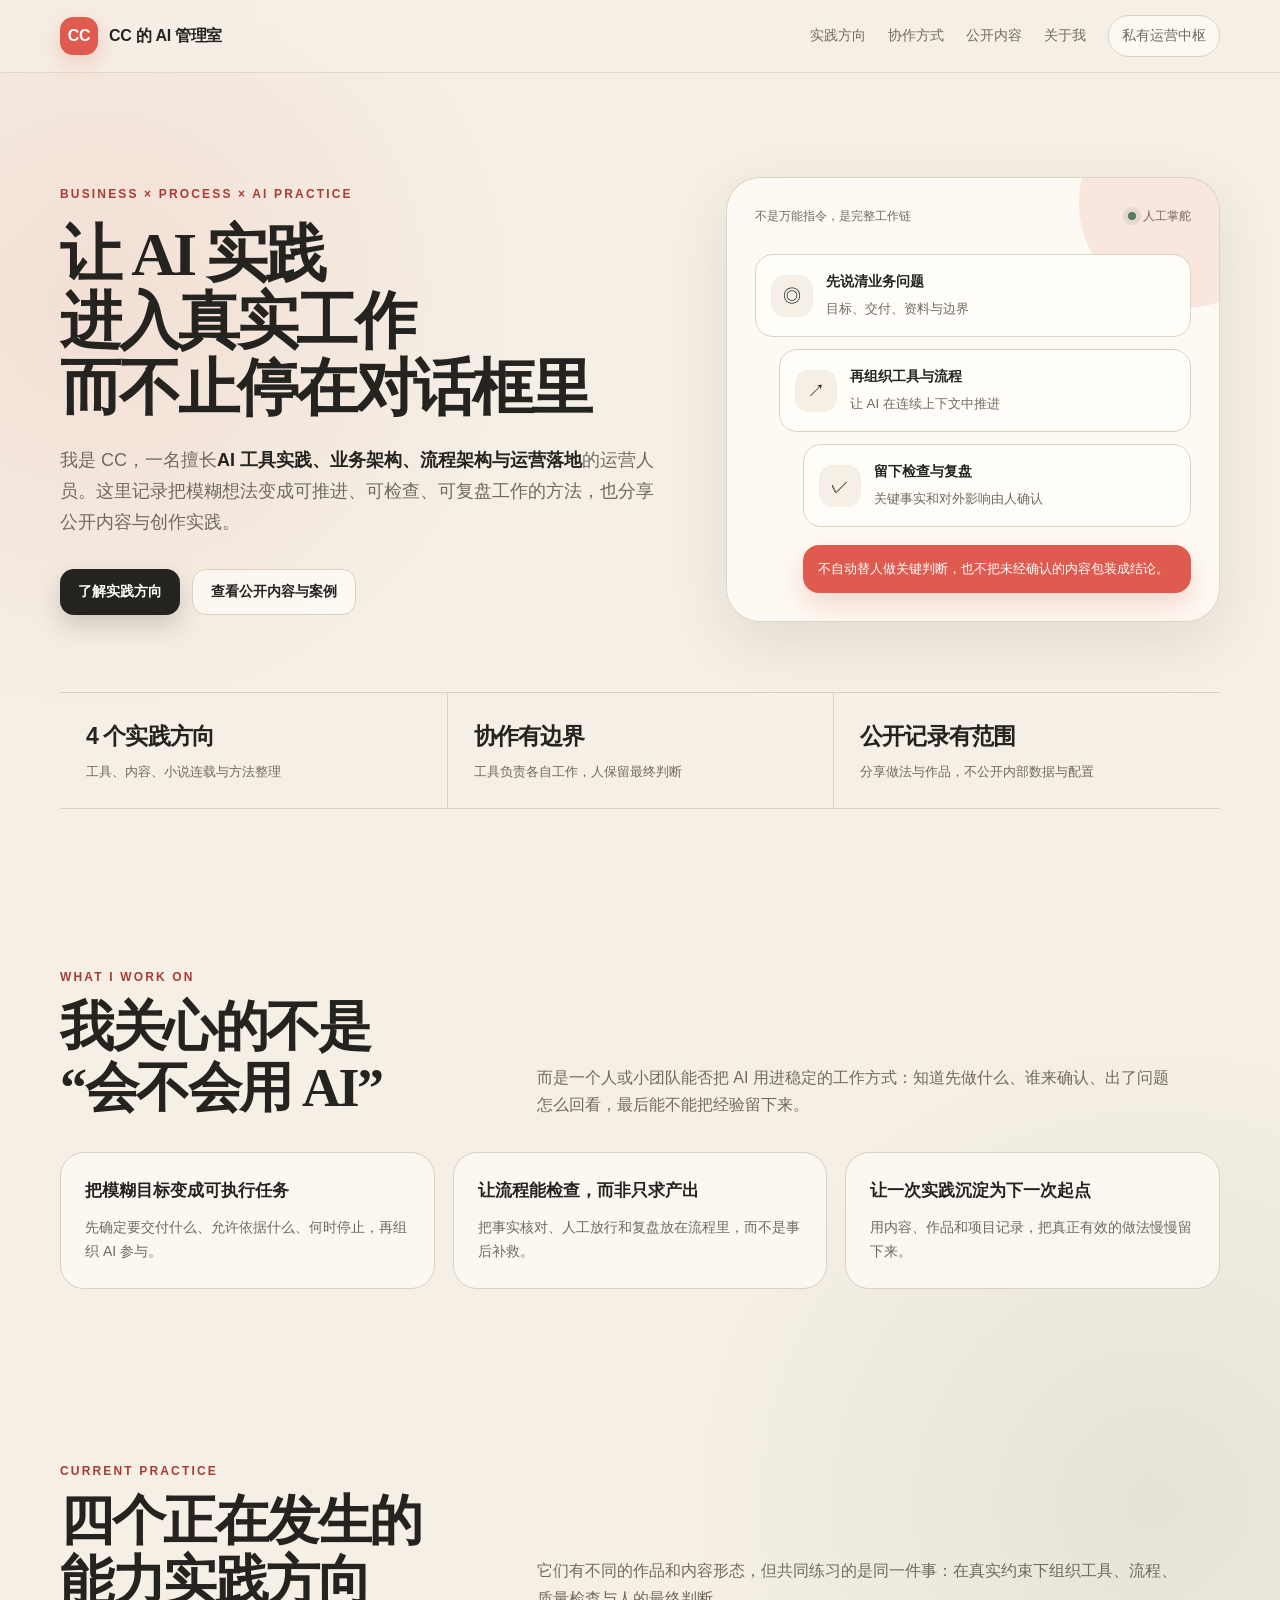
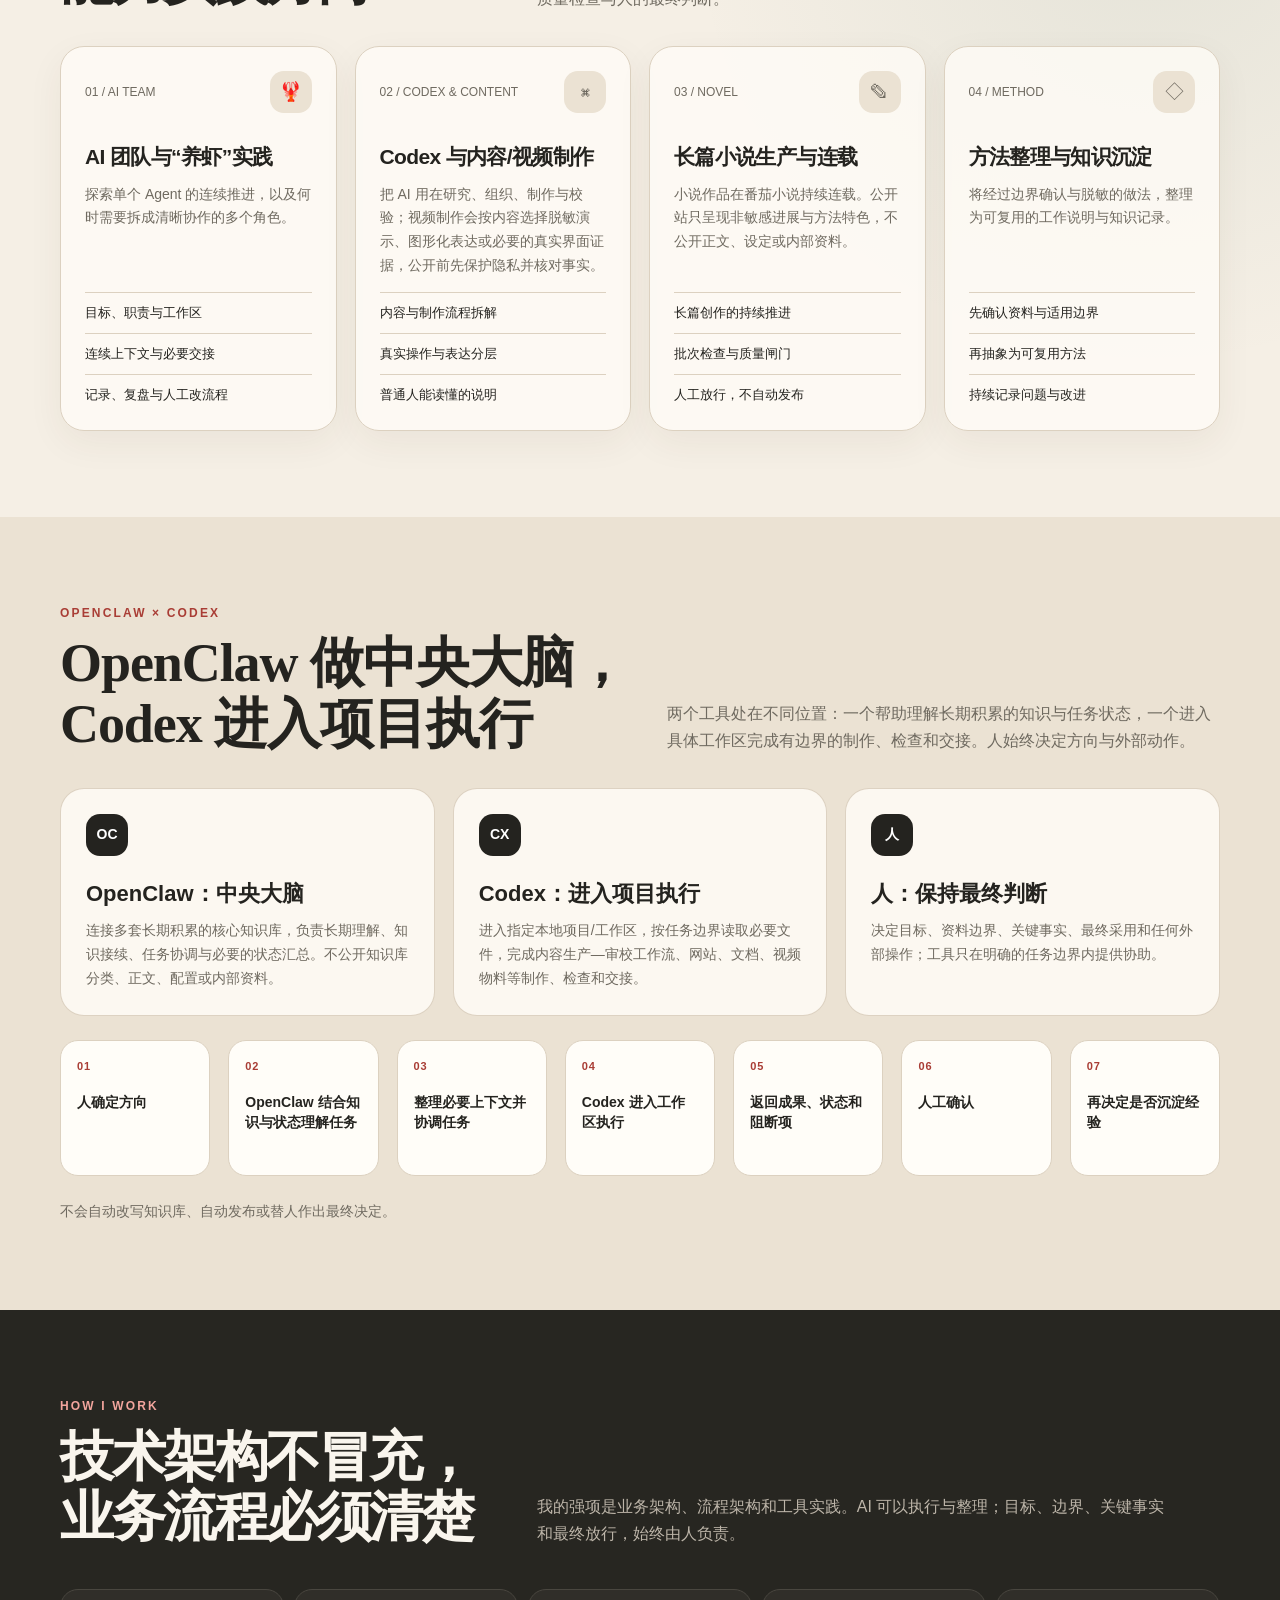
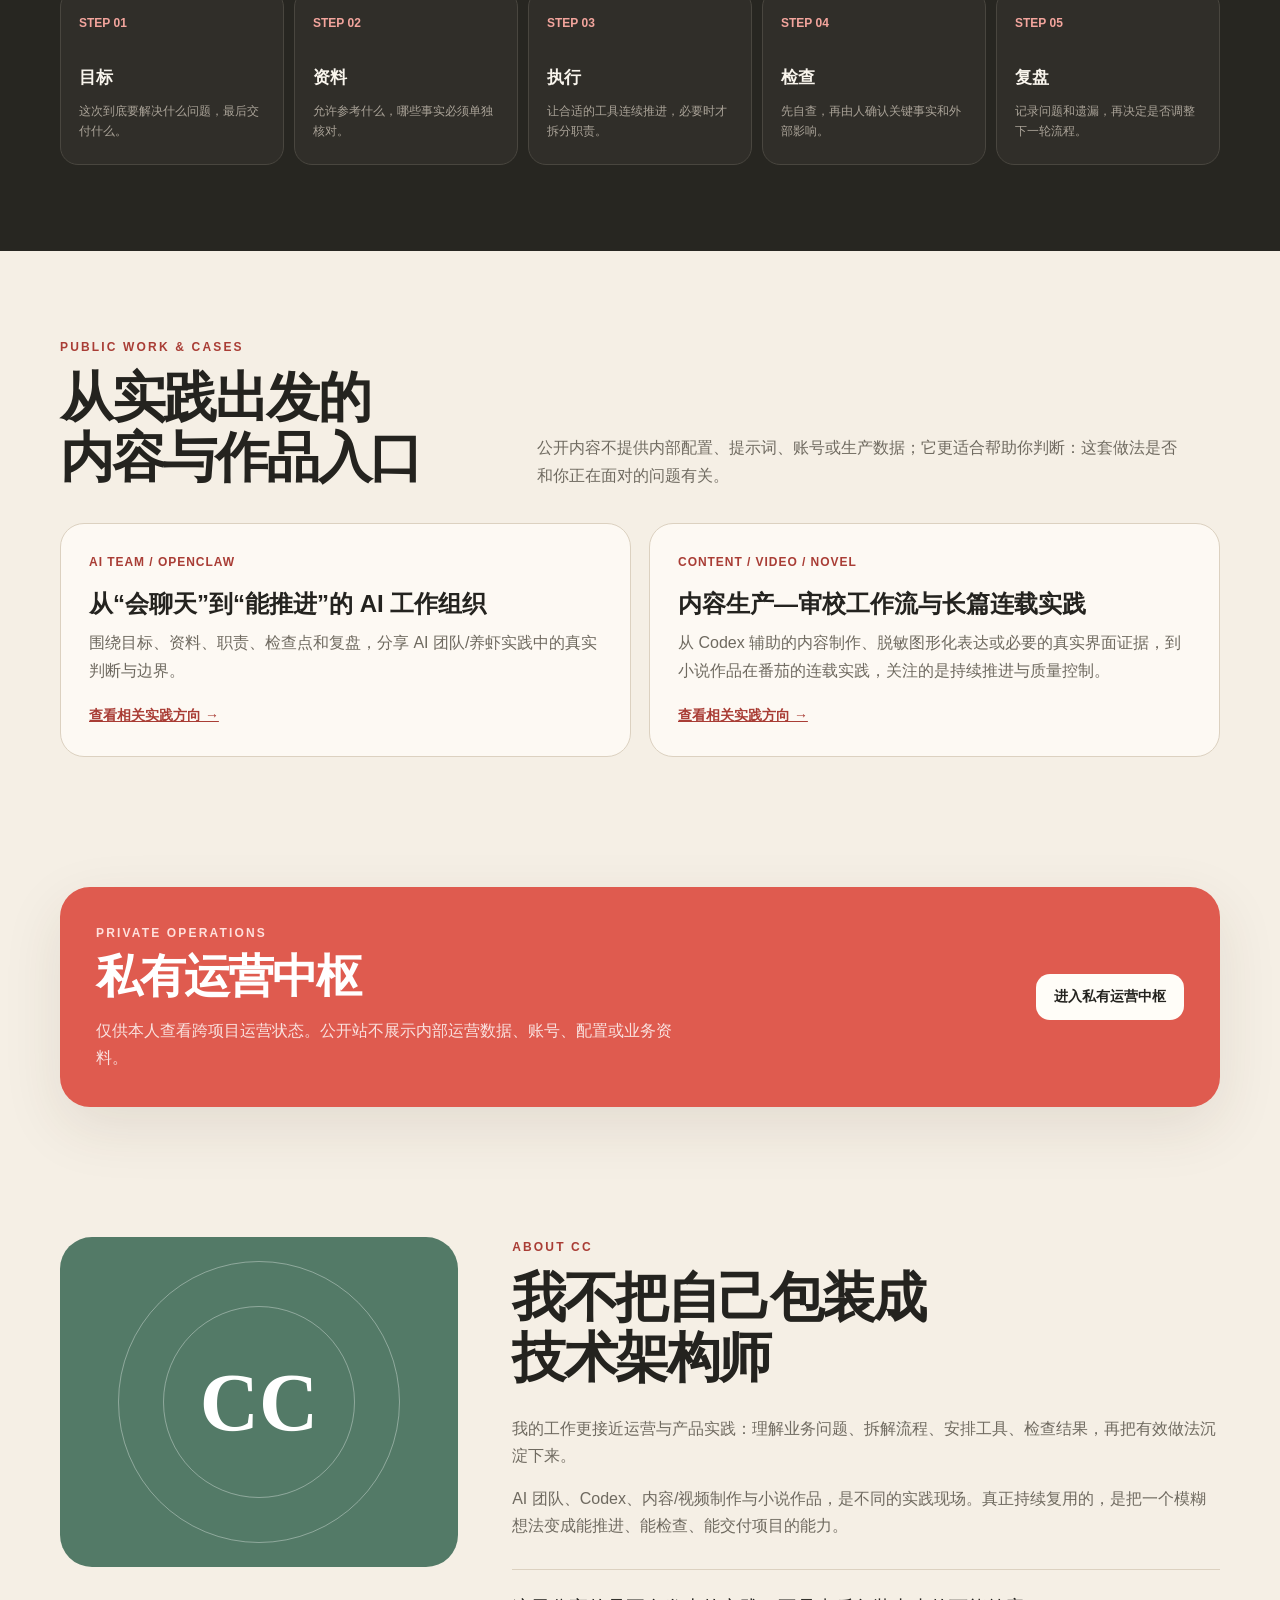
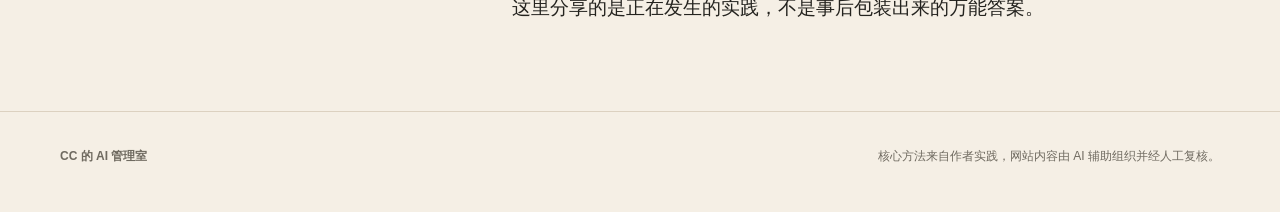
==== index.html @ 73efdf83 "fix: refine responsive hero and collaboration headings" ====
<!doctype html>
<html lang="zh-CN">
<head>
  <meta charset="utf-8">
  <meta name="viewport" content="width=device-width,initial-scale=1">
  <meta name="description" content="CC 的 AI 管理室：AI 工具实践、业务与流程架构、内容制作和长篇小说连载的公开记录。">
  <meta name="theme-color" content="#f6f0e6">
  <title>CC 的 AI 管理室｜让 AI 实践进入真实工作</title>
  <style>
    :root { --paper:#f5efe5; --paper-2:#ebe2d3; --surface:#fffdf8; --ink:#24231f; --muted:#6f6a60; --line:#dcd1c0; --red:#df5b4f; --red-deep:#a93d35; --green:#537a67; --yellow:#d8a43e; --shadow:0 20px 60px rgba(71,53,34,.10); --radius:24px; }
    * { box-sizing:border-box; }
    html { scroll-behavior:smooth; }
    body { margin:0; color:var(--ink); background:radial-gradient(circle at 8% 6%,rgba(223,91,79,.11),transparent 26rem),radial-gradient(circle at 90% 30%,rgba(83,122,103,.10),transparent 29rem),var(--paper); font-family:-apple-system,BlinkMacSystemFont,"PingFang SC","Microsoft YaHei",sans-serif; line-height:1.7; }
    a { color:inherit; }
    .wrap { width:min(1160px,calc(100% - 40px)); margin:0 auto; }
    .sr-only { position:absolute; width:1px; height:1px; padding:0; margin:-1px; overflow:hidden; clip:rect(0,0,0,0); white-space:nowrap; border:0; }
    header { position:sticky; top:0; z-index:20; backdrop-filter:blur(16px); background:rgba(245,239,229,.86); border-bottom:1px solid rgba(220,209,192,.72); }
    .nav { min-height:72px; display:flex; align-items:center; justify-content:space-between; gap:24px; }
    .brand { display:flex; align-items:center; gap:11px; text-decoration:none; font-weight:760; letter-spacing:-.02em; white-space:nowrap; }
    .brand-mark { width:38px; height:38px; display:grid; place-items:center; border-radius:13px; color:white; background:var(--red); box-shadow:0 8px 22px rgba(223,91,79,.25); }
    .nav-links { display:flex; align-items:center; gap:22px; font-size:14px; }
    .nav-links a { color:var(--muted); text-decoration:none; }
    .nav-links a:hover { color:var(--ink); }
    .owner-link { padding:8px 13px; border:1px solid var(--line); border-radius:99px; background:rgba(255,253,248,.7); }
    .hero { padding:104px 0 70px; }
    .hero-grid { display:grid; grid-template-columns:minmax(0,1.1fr) minmax(320px,.9fr); gap:62px; align-items:center; }
    .eyebrow { color:var(--red-deep); font-size:12px; font-weight:800; letter-spacing:.18em; text-transform:uppercase; }
    h1,h2,h3,p { margin-top:0; }
    h1,h2 { font-family:"Songti SC","STSong",serif; }
    h1 { margin:16px 0 24px; font-size:clamp(46px,7vw,80px); line-height:1.05; letter-spacing:-.055em; font-weight:780; }
    .hero-title { max-width:620px; font-size:clamp(42px,5vw,62px); line-height:1.08; letter-spacing:-.05em; }
    .hero-copy { max-width:690px; color:var(--muted); font-size:18px; }
    .hero-copy strong { color:var(--ink); }
    .actions { display:flex; flex-wrap:wrap; gap:12px; margin-top:32px; }
    .btn { min-height:46px; display:inline-flex; align-items:center; justify-content:center; padding:10px 18px; border-radius:14px; text-decoration:none; font-weight:720; font-size:14px; transition:.2s ease; }
    .btn-primary { color:white; background:var(--ink); box-shadow:0 10px 24px rgba(36,35,31,.18); }
    .btn-secondary { background:rgba(255,253,248,.7); border:1px solid var(--line); }
    .btn:hover { transform:translateY(-2px); }
    .hero-board { position:relative; overflow:hidden; padding:28px; border:1px solid rgba(220,209,192,.9); border-radius:34px; background:rgba(255,253,248,.78); box-shadow:var(--shadow); }
    .hero-board:before { content:""; position:absolute; width:210px; height:210px; right:-70px; top:-80px; border-radius:50%; background:rgba(223,91,79,.13); }
    .board-label { position:relative; display:flex; align-items:center; justify-content:space-between; font-size:12px; color:var(--muted); }
    .live { display:inline-flex; align-items:center; gap:7px; }
    .live:before { content:""; width:8px; height:8px; border-radius:50%; background:var(--green); box-shadow:0 0 0 5px rgba(83,122,103,.12); }
    .route { position:relative; display:grid; gap:12px; margin-top:28px; }
    .route-card { display:grid; grid-template-columns:42px 1fr; gap:13px; align-items:center; padding:15px; border-radius:18px; background:var(--surface); border:1px solid var(--line); }
    .route-card:nth-child(2) { margin-left:24px; }
    .route-card:nth-child(3) { margin-left:48px; }
    .route-icon { width:42px; height:42px; display:grid; place-items:center; border-radius:14px; background:var(--paper); font-size:18px; }
    .route-card b { display:block; font-size:14px; }
    .route-card small { color:var(--muted); }
    .human-gate { position:relative; margin:18px 0 0 48px; padding:13px 15px; color:#fff; background:var(--red); border-radius:16px; font-size:13px; box-shadow:0 12px 28px rgba(223,91,79,.22); }
    .proof { padding:0 0 72px; }
    .proof-grid { display:grid; grid-template-columns:repeat(3,1fr); border-top:1px solid var(--line); border-bottom:1px solid var(--line); }
    .proof-item { padding:24px 26px; }
    .proof-item + .proof-item { border-left:1px solid var(--line); }
    .proof-item b { display:block; font-size:23px; letter-spacing:-.04em; }
    .proof-item span { color:var(--muted); font-size:13px; }
    section { padding:86px 0; }
    .section-head { display:grid; grid-template-columns:.78fr 1.22fr; gap:40px; align-items:end; margin-bottom:34px; }
    h2 { margin:10px 0 0; font-size:clamp(34px,5vw,54px); line-height:1.12; letter-spacing:-.045em; }
    .section-intro { color:var(--muted); margin:0; max-width:640px; }
    .problem-grid,.tracks,.role-grid,.collab-flow,.case-grid { display:grid; gap:18px; }
    .problem-grid { grid-template-columns:repeat(3,1fr); }
    .problem { padding:24px; border:1px solid var(--line); border-radius:var(--radius); background:rgba(255,253,248,.68); }
    .problem strong { display:block; margin-bottom:10px; font-size:17px; }
    .problem p { margin:0; color:var(--muted); font-size:14px; }
    .tracks { grid-template-columns:repeat(4,1fr); }
    .track { min-height:370px; display:flex; flex-direction:column; padding:24px; border:1px solid var(--line); border-radius:var(--radius); background:rgba(255,253,248,.78); box-shadow:0 12px 36px rgba(72,54,34,.06); }
    .track-no { display:flex; align-items:center; justify-content:space-between; color:var(--muted); font-size:12px; }
    .track-symbol { width:42px; height:42px; display:grid; place-items:center; border-radius:14px; background:var(--paper-2); font-size:19px; }
    .track h3 { margin:30px 0 12px; font-size:21px; line-height:1.32; letter-spacing:-.03em; }
    .track p { color:var(--muted); font-size:14px; }
    .track ul { margin:auto 0 0; padding:0; list-style:none; display:grid; gap:9px; }
    .track li { padding-top:9px; border-top:1px solid var(--line); font-size:13px; }
    .method { background:#272621; color:#f9f5ed; }
    .method .eyebrow { color:#f3a59d; }
    .method .section-intro { color:#bdb5a9; }
    .method-flow { display:grid; grid-template-columns:repeat(5,1fr); gap:10px; margin-top:42px; }
    .method-step { min-height:176px; padding:18px; border:1px solid #49463f; border-radius:18px; background:#302e29; }
    .method-step span { color:#f3a59d; font-size:12px; font-weight:800; }
    .method-step b { display:block; margin:28px 0 8px; font-size:17px; }
    .method-step p { color:#aaa398; font-size:12px; margin:0; }
    .collab { background:var(--paper-2); }
    .role-grid { grid-template-columns:repeat(3,1fr); }
    .role { padding:25px; border:1px solid rgba(220,209,192,.96); border-radius:var(--radius); background:rgba(255,253,248,.82); }
    .role-mark { display:inline-grid; width:42px; height:42px; place-items:center; border-radius:14px; background:var(--ink); color:#fff; font-size:14px; font-weight:800; }
    .role h3 { margin:24px 0 10px; font-size:22px; line-height:1.3; }
    .role p { margin:0; color:var(--muted); font-size:14px; }
    .collab-title { max-width:760px; letter-spacing:-.02em; }
    .collab-title-line { display:block; white-space:nowrap; }
    .collab-flow { grid-template-columns:repeat(7,1fr); margin-top:24px; }
    .flow-step { min-height:136px; padding:16px; border-radius:18px; background:var(--surface); border:1px solid var(--line); }
    .flow-step span { display:block; margin-bottom:16px; color:var(--red-deep); font-size:11px; font-weight:800; letter-spacing:.08em; }
    .flow-step b { display:block; font-size:14px; line-height:1.45; }
    .collab-note { margin:24px 0 0; color:var(--muted); font-size:14px; }
    .case-grid { grid-template-columns:1fr 1fr; }
    .case { padding:28px; border-radius:var(--radius); border:1px solid var(--line); background:rgba(255,253,248,.78); }
    .case-tag { color:var(--red-deep); font-size:12px; font-weight:800; letter-spacing:.08em; }
    .case h3 { margin:16px 0 10px; font-size:24px; line-height:1.3; }
    .case p { margin-bottom:0; color:var(--muted); }
    .case a { display:inline-block; margin-top:20px; color:var(--red-deep); font-size:14px; font-weight:720; }
    .boundary { padding:44px 0; }
    .boundary-box { display:grid; grid-template-columns:1.15fr .85fr; gap:32px; align-items:center; padding:36px; border-radius:30px; color:#fff; background:var(--red); box-shadow:var(--shadow); }
    .boundary-box h2 { margin:8px 0 14px; font-size:clamp(31px,4vw,46px); }
    .boundary-box p { margin:0; color:rgba(255,255,255,.82); }
    .boundary-actions { display:flex; justify-content:flex-end; }
    .btn-light { color:var(--ink); background:#fffdf8; }
    .about { padding-top:86px; }
    .note { display:grid; grid-template-columns:.72fr 1.28fr; gap:54px; align-items:start; }
    .portrait { min-height:330px; position:relative; display:grid; place-items:center; border-radius:32px; background:var(--green); color:white; overflow:hidden; }
    .portrait:before,.portrait:after { content:""; position:absolute; border-radius:50%; border:1px solid rgba(255,255,255,.35); }
    .portrait:before { width:280px; height:280px; }
    .portrait:after { width:190px; height:190px; }
    .portrait strong { position:relative; z-index:1; font-family:"Songti SC","STSong",serif; font-size:82px; }
    .note-copy h2 { margin-bottom:26px; }
    .note-copy p { color:var(--muted); }
    .quote { margin:30px 0 0; padding:22px 0 0; border-top:1px solid var(--line); color:var(--ink)!important; font-size:19px; }
    footer { padding:34px 0 46px; border-top:1px solid var(--line); color:var(--muted); font-size:12px; }
    .footer-row { display:flex; justify-content:space-between; gap:24px; align-items:center; }
    .footer-row a { text-decoration:none; }
    @media (max-width:980px) { .hero-grid,.section-head,.note,.boundary-box { grid-template-columns:1fr; } .tracks,.role-grid { grid-template-columns:1fr 1fr; } .problem-grid { grid-template-columns:1fr; } .collab-title { max-width:100%; } .collab-title-line { white-space:normal; } .collab-flow { grid-template-columns:repeat(4,1fr); } .case-grid { grid-template-columns:1fr; } .boundary-actions { justify-content:flex-start; } .hero-board { max-width:640px; } .proof-grid { grid-template-columns:1fr; } .proof-item + .proof-item { border-left:0; border-top:1px solid var(--line); } }
    @media (max-width:700px) { .nav-links a:not(.owner-link) { display:none; } .hero { padding-top:70px; } .method-flow { grid-template-columns:1fr 1fr; } .method-step:last-child { grid-column:1/-1; } .collab-flow { grid-template-columns:1fr 1fr; } }
    @media (max-width:560px) { .wrap { width:min(100% - 28px,1160px); } .nav { min-height:64px; } .brand { font-size:14px; } .brand-mark { width:34px; height:34px; } .owner-link { font-size:12px; padding:7px 10px; } h1 { font-size:44px; } .hero-title { font-size:42px; } .hero-copy { font-size:16px; } .hero-board { padding:19px; border-radius:24px; } .route-card:nth-child(2),.route-card:nth-child(3),.human-gate { margin-left:0; } section,.about { padding:66px 0; } .tracks,.role-grid { grid-template-columns:1fr; } .track { min-height:0; } .method-flow,.collab-flow { grid-template-columns:1fr; } .method-step:last-child { grid-column:auto; } .boundary-box { padding:28px; } .footer-row { display:block; } .footer-row span { display:block; margin-top:8px; } }
    @media (prefers-reduced-motion:reduce) { html { scroll-behavior:auto; } *,*:before,*:after { transition:none!important; } }
  </style>
</head>
<body>
  <header>
    <div class="wrap nav">
      <a class="brand" href="#top" aria-label="返回首页"><span class="brand-mark">CC</span><span>CC 的 AI 管理室</span></a>
      <nav class="nav-links" aria-label="主导航">
        <a href="#practice">实践方向</a><a href="#collaboration">协作方式</a><a href="#works">公开内容</a><a href="#about">关于我</a>
        <a class="owner-link" href="https://ops.ccairoom.cn/" rel="nofollow">私有运营中枢</a>
      </nav>
    </div>
  </header>
  <main id="top">
    <section class="hero">
      <div class="wrap hero-grid">
        <div>
          <div class="eyebrow">Business × Process × AI Practice</div>
          <h1 class="hero-title">让 AI 实践<br>进入真实工作<br>而不止停在对话框里</h1>
          <p class="hero-copy">我是 CC，一名擅长<strong>AI 工具实践、业务架构、流程架构与运营落地</strong>的运营人员。这里记录把模糊想法变成可推进、可检查、可复盘工作的方法，也分享公开内容与创作实践。</p>
          <div class="actions"><a class="btn btn-primary" href="#practice">了解实践方向</a><a class="btn btn-secondary" href="#works">查看公开内容与案例</a></div>
        </div>
        <aside class="hero-board" aria-label="AI工作方式示意">
          <div class="board-label"><span>不是万能指令，是完整工作链</span><span class="live">人工掌舵</span></div>
          <div class="route">
            <div class="route-card"><span class="route-icon">◎</span><div><b>先说清业务问题</b><small>目标、交付、资料与边界</small></div></div>
            <div class="route-card"><span class="route-icon">↗</span><div><b>再组织工具与流程</b><small>让 AI 在连续上下文中推进</small></div></div>
            <div class="route-card"><span class="route-icon">✓</span><div><b>留下检查与复盘</b><small>关键事实和对外影响由人确认</small></div></div>
          </div>
          <div class="human-gate">不自动替人做关键判断，也不把未经确认的内容包装成结论。</div>
        </aside>
      </div>
    </section>
    <div class="proof"><div class="wrap proof-grid"><div class="proof-item"><b>4 个实践方向</b><span>工具、内容、小说连载与方法整理</span></div><div class="proof-item"><b>协作有边界</b><span>工具负责各自工作，人保留最终判断</span></div><div class="proof-item"><b>公开记录有范围</b><span>分享做法与作品，不公开内部数据与配置</span></div></div></div>
    <section id="problems">
      <div class="wrap"><div class="section-head"><div><div class="eyebrow">What I Work On</div><h2>我关心的不是<br>“会不会用 AI”</h2></div><p class="section-intro">而是一个人或小团队能否把 AI 用进稳定的工作方式：知道先做什么、谁来确认、出了问题怎么回看，最后能不能把经验留下来。</p></div>
        <div class="problem-grid"><article class="problem"><strong>把模糊目标变成可执行任务</strong><p>先确定要交付什么、允许依据什么、何时停止，再组织 AI 参与。</p></article><article class="problem"><strong>让流程能检查，而非只求产出</strong><p>把事实核对、人工放行和复盘放在流程里，而不是事后补救。</p></article><article class="problem"><strong>让一次实践沉淀为下一次起点</strong><p>用内容、作品和项目记录，把真正有效的做法慢慢留下来。</p></article></div>
      </div>
    </section>
    <section id="practice">
      <div class="wrap"><div class="section-head"><div><div class="eyebrow">Current Practice</div><h2>四个正在发生的<br>能力实践方向</h2></div><p class="section-intro">它们有不同的作品和内容形态，但共同练习的是同一件事：在真实约束下组织工具、流程、质量检查与人的最终判断。</p></div>
        <div class="tracks">
          <article class="track"><div class="track-no"><span>01 / AI TEAM</span><span class="track-symbol">🦞</span></div><h3>AI 团队与“养虾”实践</h3><p>探索单个 Agent 的连续推进，以及何时需要拆成清晰协作的多个角色。</p><ul><li>目标、职责与工作区</li><li>连续上下文与必要交接</li><li>记录、复盘与人工改流程</li></ul></article>
          <article class="track"><div class="track-no"><span>02 / CODEX &amp; CONTENT</span><span class="track-symbol">⌘</span></div><h3>Codex 与内容/视频制作</h3><p>把 AI 用在研究、组织、制作与校验；视频制作会按内容选择脱敏演示、图形化表达或必要的真实界面证据，公开前先保护隐私并核对事实。</p><ul><li>内容与制作流程拆解</li><li>真实操作与表达分层</li><li>普通人能读懂的说明</li></ul></article>
          <article class="track"><div class="track-no"><span>03 / NOVEL</span><span class="track-symbol">✎</span></div><h3>长篇小说生产与连载</h3><p>小说作品在番茄小说持续连载。公开站只呈现非敏感进展与方法特色，不公开正文、设定或内部资料。</p><ul><li>长篇创作的持续推进</li><li>批次检查与质量闸门</li><li>人工放行，不自动发布</li></ul></article>
          <article class="track"><div class="track-no"><span>04 / METHOD</span><span class="track-symbol">◇</span></div><h3>方法整理与知识沉淀</h3><p>将经过边界确认与脱敏的做法，整理为可复用的工作说明与知识记录。</p><ul><li>先确认资料与适用边界</li><li>再抽象为可复用方法</li><li>持续记录问题与改进</li></ul></article>
        </div>
      </div>
    </section>
    <section class="collab" id="collaboration"><div class="wrap"><div class="section-head"><div><div class="eyebrow">OpenClaw × Codex</div><h2 class="collab-title"><span class="collab-title-line">OpenClaw 做中央大脑，</span><span class="collab-title-line">Codex 进入项目执行</span></h2></div><p class="section-intro">两个工具处在不同位置：一个帮助理解长期积累的知识与任务状态，一个进入具体工作区完成有边界的制作、检查和交接。人始终决定方向与外部动作。</p></div><div class="role-grid"><article class="role"><span class="role-mark">OC</span><h3>OpenClaw：中央大脑</h3><p>连接多套长期积累的核心知识库，负责长期理解、知识接续、任务协调与必要的状态汇总。不公开知识库分类、正文、配置或内部资料。</p></article><article class="role"><span class="role-mark">CX</span><h3>Codex：进入项目执行</h3><p>进入指定本地项目/工作区，按任务边界读取必要文件，完成内容生产—审校工作流、网站、文档、视频物料等制作、检查和交接。</p></article><article class="role"><span class="role-mark">人</span><h3>人：保持最终判断</h3><p>决定目标、资料边界、关键事实、最终采用和任何外部操作；工具只在明确的任务边界内提供协助。</p></article></div><div class="collab-flow" aria-label="OpenClaw与Codex协作流程"><article class="flow-step"><span>01</span><b>人确定方向</b></article><article class="flow-step"><span>02</span><b>OpenClaw 结合知识与状态理解任务</b></article><article class="flow-step"><span>03</span><b>整理必要上下文并协调任务</b></article><article class="flow-step"><span>04</span><b>Codex 进入工作区执行</b></article><article class="flow-step"><span>05</span><b>返回成果、状态和阻断项</b></article><article class="flow-step"><span>06</span><b>人工确认</b></article><article class="flow-step"><span>07</span><b>再决定是否沉淀经验</b></article></div><p class="collab-note">不会自动改写知识库、自动发布或替人作出最终决定。</p></div></section>
    <section class="method" id="method"><div class="wrap"><div class="section-head"><div><div class="eyebrow">How I Work</div><h2>技术架构不冒充，<br>业务流程必须清楚</h2></div><p class="section-intro">我的强项是业务架构、流程架构和工具实践。AI 可以执行与整理；目标、边界、关键事实和最终放行，始终由人负责。</p></div><div class="method-flow"><article class="method-step"><span>STEP 01</span><b>目标</b><p>这次到底要解决什么问题，最后交付什么。</p></article><article class="method-step"><span>STEP 02</span><b>资料</b><p>允许参考什么，哪些事实必须单独核对。</p></article><article class="method-step"><span>STEP 03</span><b>执行</b><p>让合适的工具连续推进，必要时才拆分职责。</p></article><article class="method-step"><span>STEP 04</span><b>检查</b><p>先自查，再由人确认关键事实和外部影响。</p></article><article class="method-step"><span>STEP 05</span><b>复盘</b><p>记录问题和遗漏，再决定是否调整下一轮流程。</p></article></div></div></section>
    <section id="works"><div class="wrap"><div class="section-head"><div><div class="eyebrow">Public Work &amp; Cases</div><h2>从实践出发的<br>内容与作品入口</h2></div><p class="section-intro">公开内容不提供内部配置、提示词、账号或生产数据；它更适合帮助你判断：这套做法是否和你正在面对的问题有关。</p></div><div class="case-grid"><article class="case"><div class="case-tag">AI TEAM / OPENCLAW</div><h3>从“会聊天”到“能推进”的 AI 工作组织</h3><p>围绕目标、资料、职责、检查点和复盘，分享 AI 团队/养虾实践中的真实判断与边界。</p><a href="#practice">查看相关实践方向 →</a></article><article class="case"><div class="case-tag">CONTENT / VIDEO / NOVEL</div><h3>内容生产—审校工作流与长篇连载实践</h3><p>从 Codex 辅助的内容制作、脱敏图形化表达或必要的真实界面证据，到小说作品在番茄的连载实践，关注的是持续推进与质量控制。</p><a href="#practice">查看相关实践方向 →</a></article></div></div></section>
    <section class="boundary" id="ops"><div class="wrap"><div class="boundary-box"><div><div class="eyebrow" style="color:#ffe0dc">PRIVATE OPERATIONS</div><h2>私有运营中枢</h2><p>仅供本人查看跨项目运营状态。公开站不展示内部运营数据、账号、配置或业务资料。</p></div><div class="boundary-actions"><a class="btn btn-light" href="https://ops.ccairoom.cn/" rel="nofollow">进入私有运营中枢</a></div></div></div></section>
    <section class="about" id="about"><div class="wrap note"><div class="portrait" aria-hidden="true"><strong>CC</strong></div><div class="note-copy"><div class="eyebrow">About CC</div><h2>我不把自己包装成<br>技术架构师</h2><p>我的工作更接近运营与产品实践：理解业务问题、拆解流程、安排工具、检查结果，再把有效做法沉淀下来。</p><p>AI 团队、Codex、内容/视频制作与小说作品，是不同的实践现场。真正持续复用的，是把一个模糊想法变成能推进、能检查、能交付项目的能力。</p><p class="quote">这里分享的是正在发生的实践，不是事后包装出来的万能答案。</p></div></div></section>
  </main>
  <footer><div class="wrap footer-row"><strong>CC 的 AI 管理室</strong><span>核心方法来自作者实践，网站内容由 AI 辅助组织并经人工复核。</span></div></footer>
</body>
</html>
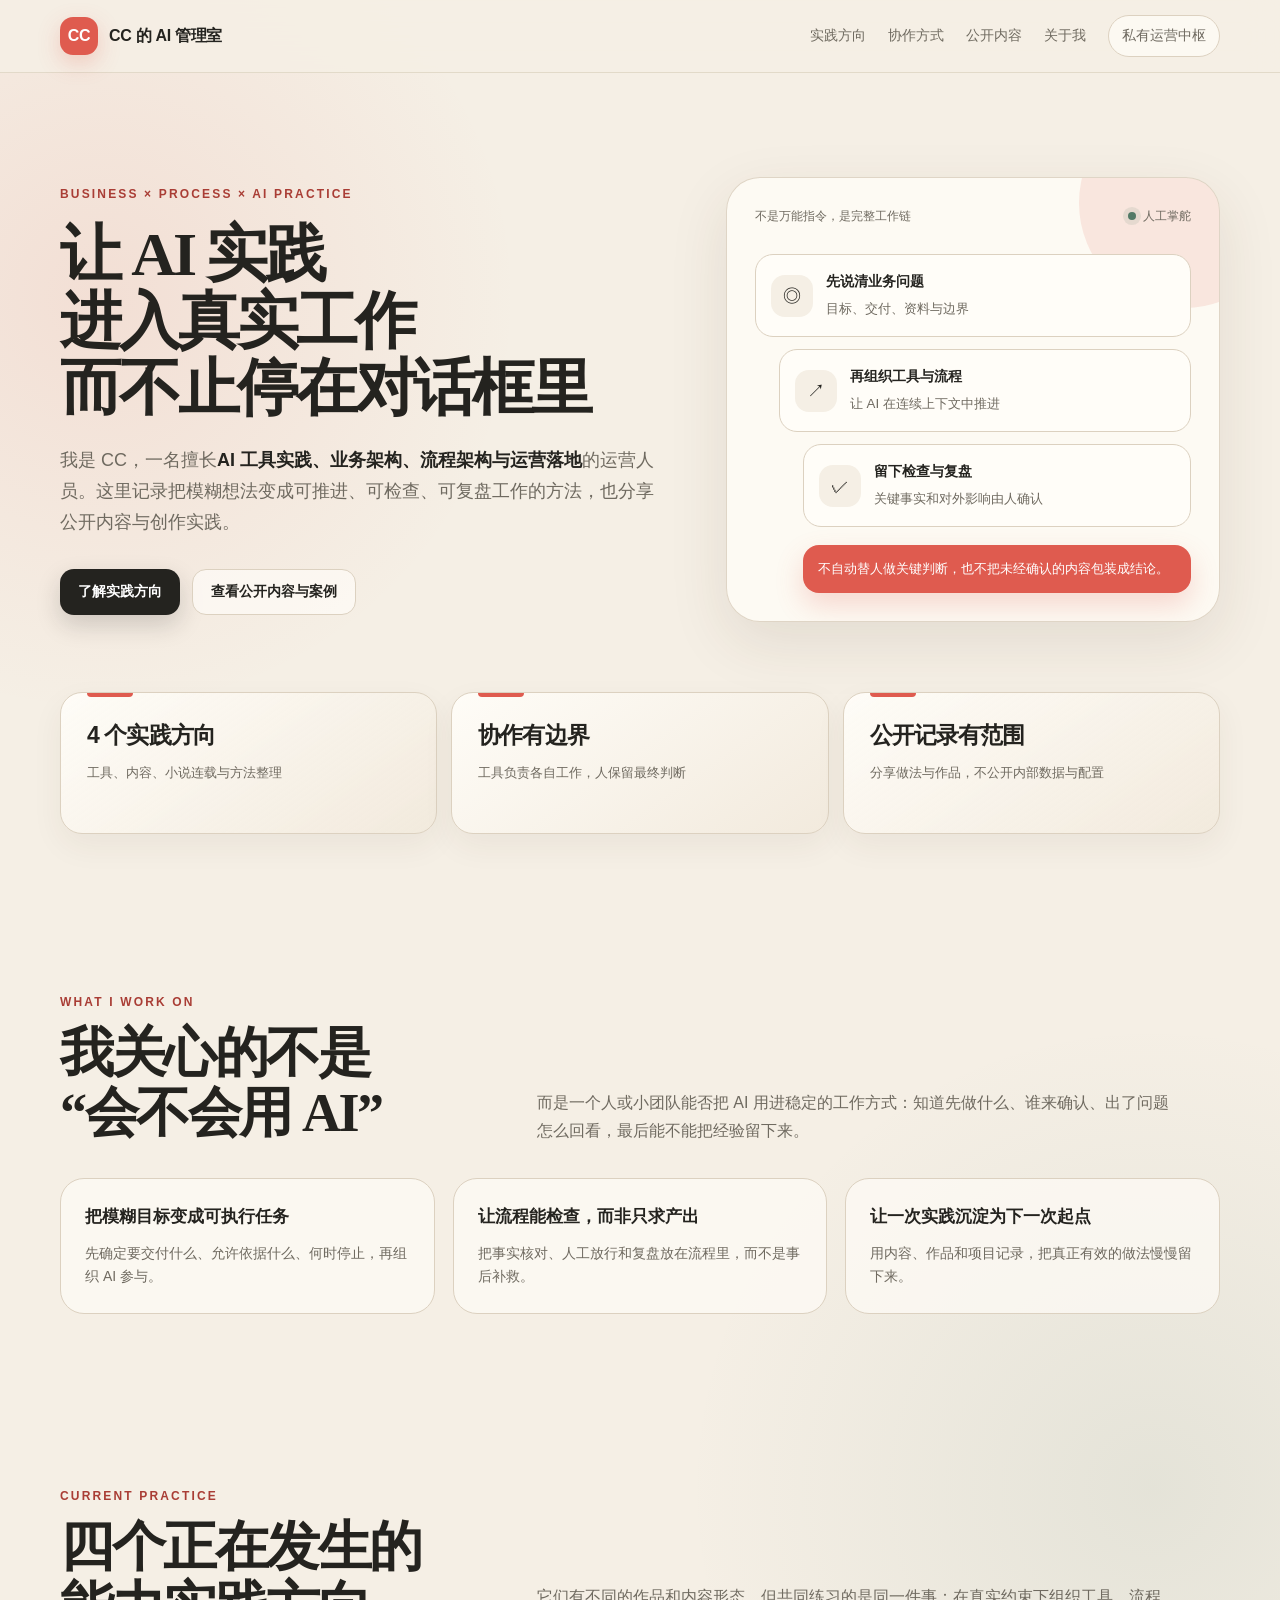
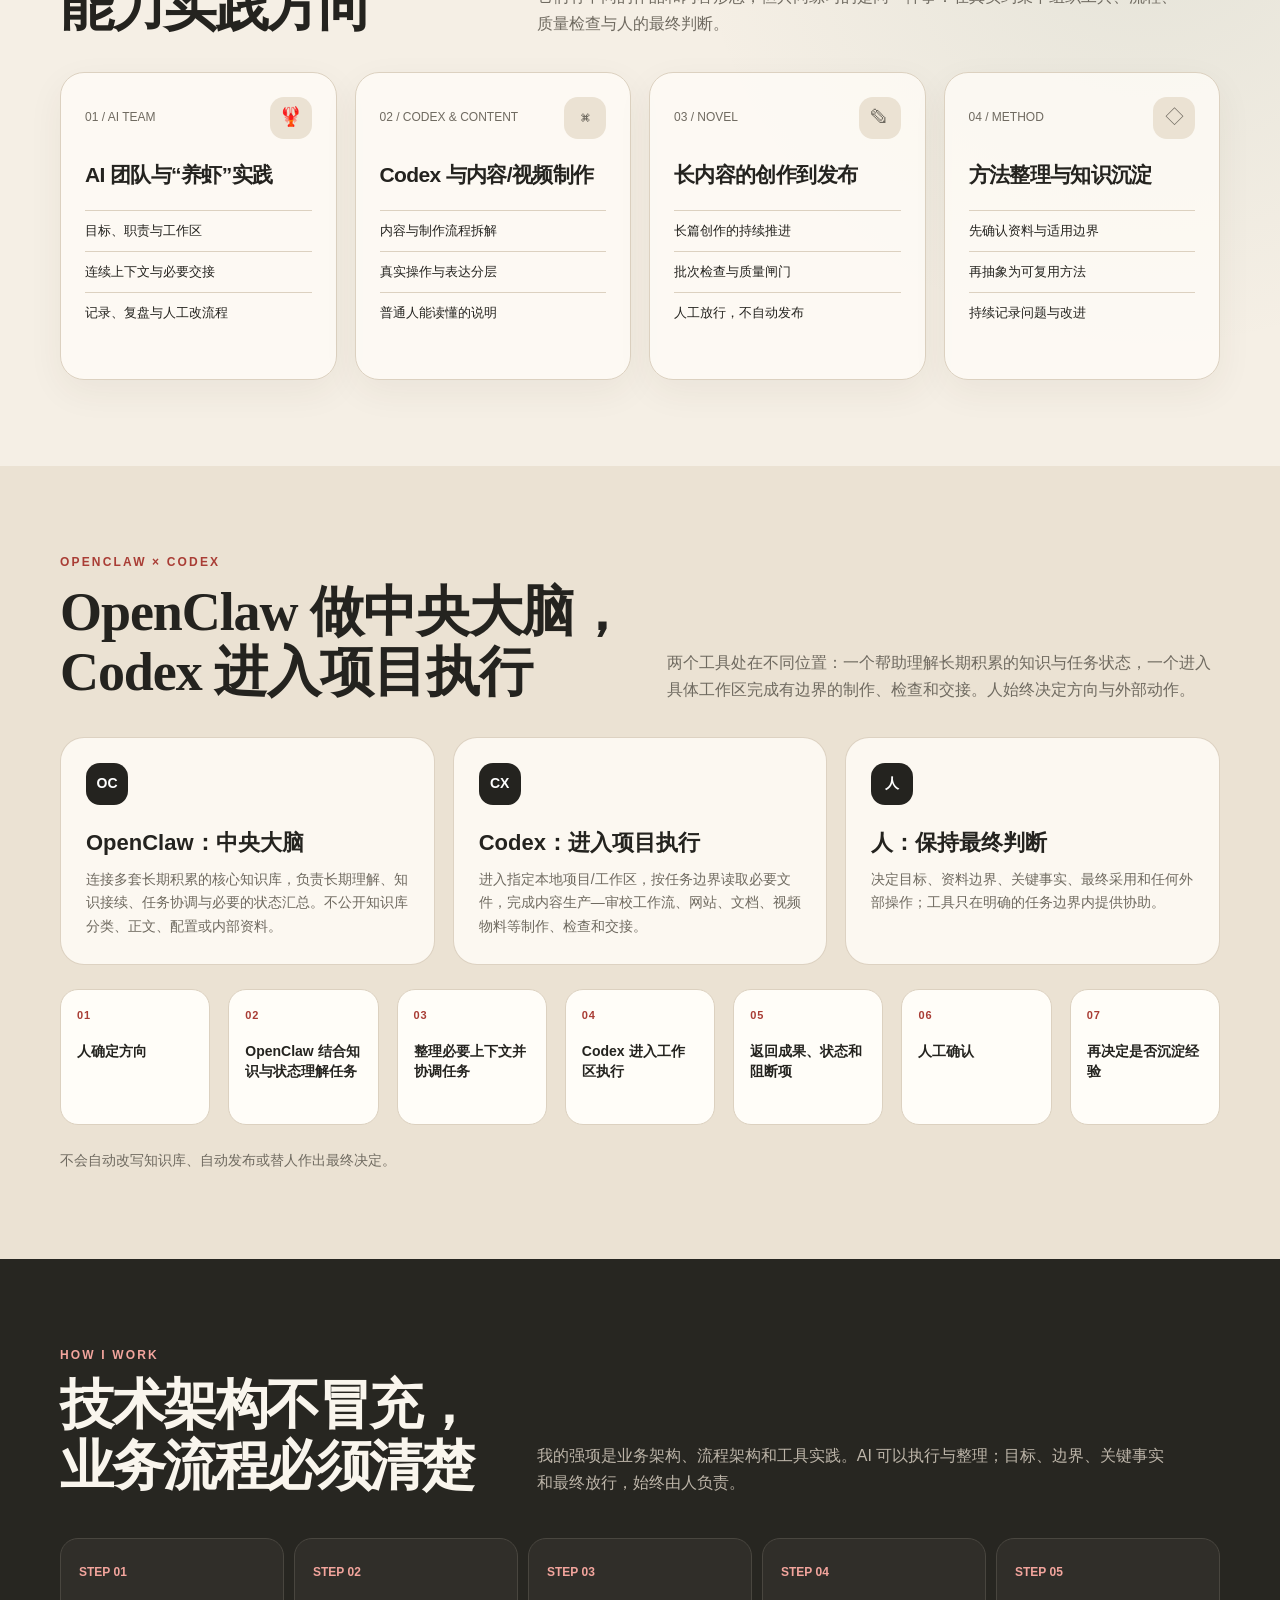
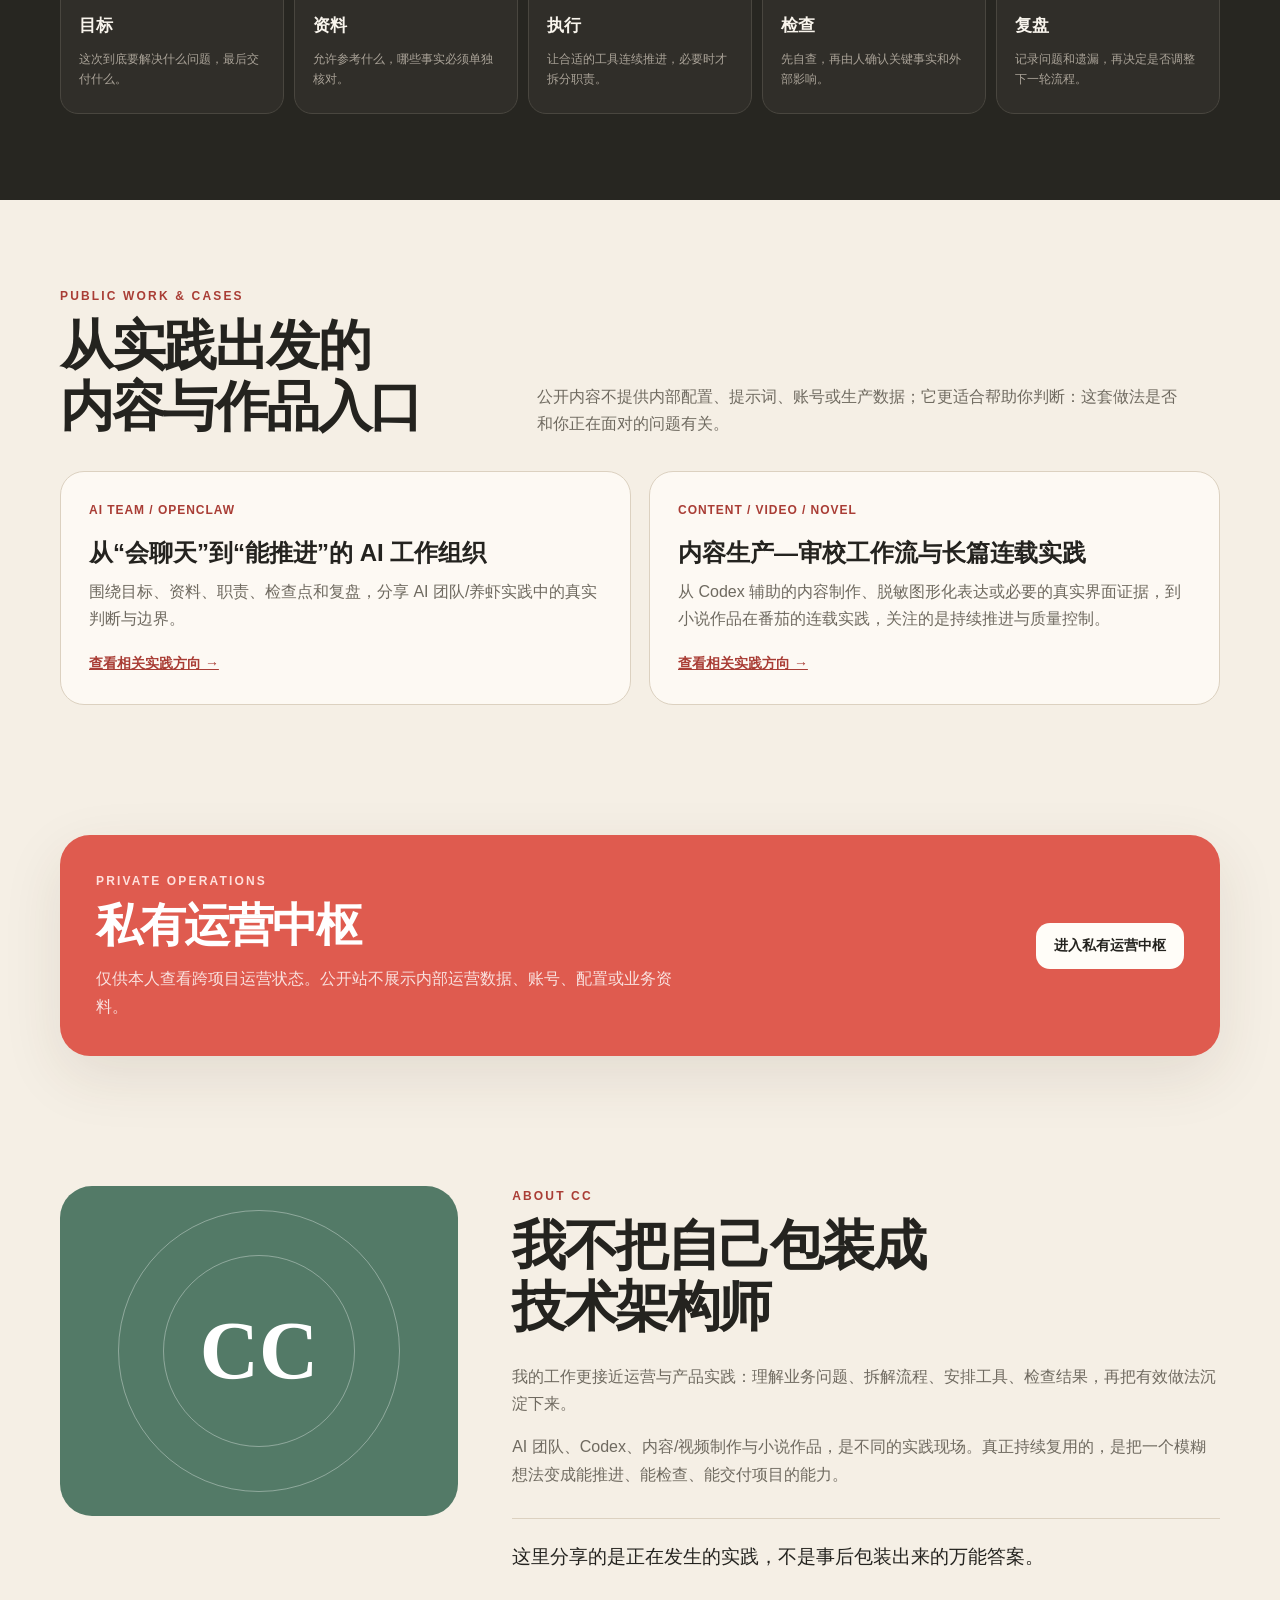
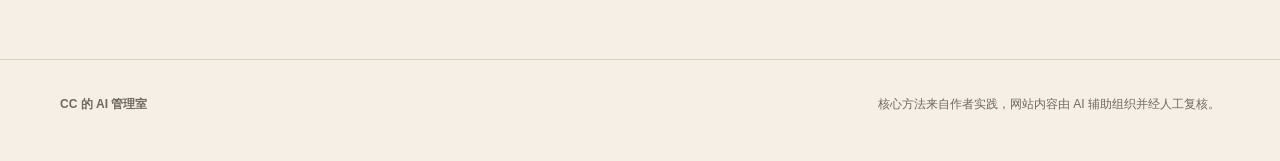
==== commit 394b2b8b: "Refine responsive layouts and practice cards" ====
--- a/index.html
+++ b/index.html
@@ -22,6 +22,7 @@
     .nav-links a { color:var(--muted); text-decoration:none; }
     .nav-links a:hover { color:var(--ink); }
     .owner-link { padding:8px 13px; border:1px solid var(--line); border-radius:99px; background:rgba(255,253,248,.7); }
+    .owner-link-short { display:none; }
     .hero { padding:104px 0 70px; }
     .hero-grid { display:grid; grid-template-columns:minmax(0,1.1fr) minmax(320px,.9fr); gap:62px; align-items:center; }
     .eyebrow { color:var(--red-deep); font-size:12px; font-weight:800; letter-spacing:.18em; text-transform:uppercase; }
@@ -50,11 +51,11 @@
     .route-card small { color:var(--muted); }
     .human-gate { position:relative; margin:18px 0 0 48px; padding:13px 15px; color:#fff; background:var(--red); border-radius:16px; font-size:13px; box-shadow:0 12px 28px rgba(223,91,79,.22); }
     .proof { padding:0 0 72px; }
-    .proof-grid { display:grid; grid-template-columns:repeat(3,1fr); border-top:1px solid var(--line); border-bottom:1px solid var(--line); }
-    .proof-item { padding:24px 26px; }
-    .proof-item + .proof-item { border-left:1px solid var(--line); }
-    .proof-item b { display:block; font-size:23px; letter-spacing:-.04em; }
-    .proof-item span { color:var(--muted); font-size:13px; }
+    .proof-grid { display:grid; grid-template-columns:repeat(3,1fr); gap:14px; }
+    .proof-item { position:relative; min-height:142px; padding:28px 26px 24px; overflow:hidden; border:1px solid var(--line); border-radius:22px; background:linear-gradient(145deg,rgba(255,253,248,.96),rgba(241,232,218,.72)); box-shadow:0 12px 32px rgba(72,54,34,.06); }
+    .proof-item::before { content:""; position:absolute; top:0; left:26px; width:46px; height:4px; border-radius:0 0 4px 4px; background:var(--red); }
+    .proof-item b { display:block; font-size:23px; line-height:1.25; letter-spacing:-.04em; }
+    .proof-item span { display:block; margin-top:12px; color:var(--muted); font-size:13px; line-height:1.7; }
     section { padding:86px 0; }
     .section-head { display:grid; grid-template-columns:.78fr 1.22fr; gap:40px; align-items:end; margin-bottom:34px; }
     h2 { margin:10px 0 0; font-size:clamp(34px,5vw,54px); line-height:1.12; letter-spacing:-.045em; }
@@ -65,12 +66,12 @@
     .problem strong { display:block; margin-bottom:10px; font-size:17px; }
     .problem p { margin:0; color:var(--muted); font-size:14px; }
     .tracks { grid-template-columns:repeat(4,1fr); }
-    .track { min-height:370px; display:flex; flex-direction:column; padding:24px; border:1px solid var(--line); border-radius:var(--radius); background:rgba(255,253,248,.78); box-shadow:0 12px 36px rgba(72,54,34,.06); }
+    .track { min-height:308px; display:flex; flex-direction:column; padding:24px; border:1px solid var(--line); border-radius:var(--radius); background:rgba(255,253,248,.78); box-shadow:0 12px 36px rgba(72,54,34,.06); }
     .track-no { display:flex; align-items:center; justify-content:space-between; color:var(--muted); font-size:12px; }
     .track-symbol { width:42px; height:42px; display:grid; place-items:center; border-radius:14px; background:var(--paper-2); font-size:19px; }
-    .track h3 { margin:30px 0 12px; font-size:21px; line-height:1.32; letter-spacing:-.03em; }
+    .track h3 { margin:22px 0 0; font-size:21px; line-height:1.32; letter-spacing:-.03em; }
     .track p { color:var(--muted); font-size:14px; }
-    .track ul { margin:auto 0 0; padding:0; list-style:none; display:grid; gap:9px; }
+    .track ul { margin:22px 0 0; padding:0; list-style:none; display:grid; gap:9px; }
     .track li { padding-top:9px; border-top:1px solid var(--line); font-size:13px; }
     .method { background:#272621; color:#f9f5ed; }
     .method .eyebrow { color:#f3a59d; }
@@ -118,19 +119,21 @@
     footer { padding:34px 0 46px; border-top:1px solid var(--line); color:var(--muted); font-size:12px; }
     .footer-row { display:flex; justify-content:space-between; gap:24px; align-items:center; }
     .footer-row a { text-decoration:none; }
-    @media (max-width:980px) { .hero-grid,.section-head,.note,.boundary-box { grid-template-columns:1fr; } .tracks,.role-grid { grid-template-columns:1fr 1fr; } .problem-grid { grid-template-columns:1fr; } .collab-title { max-width:100%; } .collab-title-line { white-space:normal; } .collab-flow { grid-template-columns:repeat(4,1fr); } .case-grid { grid-template-columns:1fr; } .boundary-actions { justify-content:flex-start; } .hero-board { max-width:640px; } .proof-grid { grid-template-columns:1fr; } .proof-item + .proof-item { border-left:0; border-top:1px solid var(--line); } }
-    @media (max-width:700px) { .nav-links a:not(.owner-link) { display:none; } .hero { padding-top:70px; } .method-flow { grid-template-columns:1fr 1fr; } .method-step:last-child { grid-column:1/-1; } .collab-flow { grid-template-columns:1fr 1fr; } }
-    @media (max-width:560px) { .wrap { width:min(100% - 28px,1160px); } .nav { min-height:64px; } .brand { font-size:14px; } .brand-mark { width:34px; height:34px; } .owner-link { font-size:12px; padding:7px 10px; } h1 { font-size:44px; } .hero-title { font-size:42px; } .hero-copy { font-size:16px; } .hero-board { padding:19px; border-radius:24px; } .route-card:nth-child(2),.route-card:nth-child(3),.human-gate { margin-left:0; } section,.about { padding:66px 0; } .tracks,.role-grid { grid-template-columns:1fr; } .track { min-height:0; } .method-flow,.collab-flow { grid-template-columns:1fr; } .method-step:last-child { grid-column:auto; } .boundary-box { padding:28px; } .footer-row { display:block; } .footer-row span { display:block; margin-top:8px; } }
+    @media (max-width:980px) { .hero-grid,.section-head,.note,.boundary-box { grid-template-columns:1fr; } .section-head { gap:20px; } .tracks { grid-template-columns:1fr 1fr; } .problem-grid { grid-template-columns:1fr; } .method-flow { grid-template-columns:1fr 1fr; } .method-step:last-child { grid-column:1/-1; } .collab-title { max-width:100%; } .collab-title-line { white-space:normal; } .collab-flow { grid-template-columns:repeat(4,1fr); } .case-grid { grid-template-columns:1fr; } .boundary-actions { justify-content:flex-start; } .hero-board { max-width:640px; } }
+    @media (max-width:700px) { .nav-links a:not(.owner-link) { display:none; } .hero { padding-top:70px; } .proof-grid,.role-grid { grid-template-columns:1fr; } .method-flow,.collab-flow { grid-template-columns:1fr 1fr; } .collab-flow .flow-step:last-child { grid-column:1/-1; } .flow-step { min-height:108px; padding:14px; } .flow-step span { margin-bottom:10px; } }
+    @media (max-width:560px) { .wrap { width:min(100% - 28px,1160px); } .nav { min-height:64px; } .brand { font-size:14px; } .brand-mark { width:34px; height:34px; } .owner-link { font-size:12px; padding:7px 10px; } h1 { font-size:44px; } .hero-title { font-size:clamp(36px,10.5vw,42px); } .hero-copy { font-size:16px; } .hero-board { padding:19px; border-radius:24px; } .route-card:nth-child(2),.route-card:nth-child(3),.human-gate { margin-left:0; } section,.about { padding:54px 0; } .proof { padding-bottom:54px; } .proof-item { min-height:0; padding:24px 22px 20px; } .proof-item::before { left:22px; } .tracks,.role-grid { grid-template-columns:1fr; } .track { min-height:0; } .track li { font-size:14px; } .method-step p { font-size:13px; } .collab-flow { gap:10px; } .flow-step { min-height:94px; padding:13px 14px; border-radius:16px; } .flow-step span { margin-bottom:7px; font-size:10px; } .flow-step b { font-size:13px; line-height:1.4; } .collab-flow .flow-step:last-child { min-height:78px; } .portrait { min-height:220px; } .boundary-box { padding:28px; } .footer-row { display:block; } .footer-row span { display:block; margin-top:8px; } }
+    @media (max-width:420px) { .brand-name,.owner-link-full { display:none; } .owner-link-short { display:inline; } .actions .btn { width:100%; } .board-label { align-items:flex-start; gap:10px; } .live { white-space:nowrap; } }
+    @media (max-width:360px) { .method-flow,.collab-flow { grid-template-columns:1fr; } .method-step:last-child,.collab-flow .flow-step:last-child { grid-column:auto; } }
     @media (prefers-reduced-motion:reduce) { html { scroll-behavior:auto; } *,*:before,*:after { transition:none!important; } }
   </style>
 </head>
 <body>
   <header>
     <div class="wrap nav">
-      <a class="brand" href="#top" aria-label="返回首页"><span class="brand-mark">CC</span><span>CC 的 AI 管理室</span></a>
+      <a class="brand" href="#top" aria-label="返回首页"><span class="brand-mark">CC</span><span class="brand-name">CC 的 AI 管理室</span></a>
       <nav class="nav-links" aria-label="主导航">
         <a href="#practice">实践方向</a><a href="#collaboration">协作方式</a><a href="#works">公开内容</a><a href="#about">关于我</a>
-        <a class="owner-link" href="https://ops.ccairoom.cn/" rel="nofollow">私有运营中枢</a>
+        <a class="owner-link" href="https://ops.ccairoom.cn/" rel="nofollow"><span class="owner-link-full">私有运营中枢</span><span class="owner-link-short">运营中枢</span></a>
       </nav>
     </div>
   </header>
@@ -163,10 +166,10 @@
     <section id="practice">
       <div class="wrap"><div class="section-head"><div><div class="eyebrow">Current Practice</div><h2>四个正在发生的<br>能力实践方向</h2></div><p class="section-intro">它们有不同的作品和内容形态，但共同练习的是同一件事：在真实约束下组织工具、流程、质量检查与人的最终判断。</p></div>
         <div class="tracks">
-          <article class="track"><div class="track-no"><span>01 / AI TEAM</span><span class="track-symbol">🦞</span></div><h3>AI 团队与“养虾”实践</h3><p>探索单个 Agent 的连续推进，以及何时需要拆成清晰协作的多个角色。</p><ul><li>目标、职责与工作区</li><li>连续上下文与必要交接</li><li>记录、复盘与人工改流程</li></ul></article>
-          <article class="track"><div class="track-no"><span>02 / CODEX &amp; CONTENT</span><span class="track-symbol">⌘</span></div><h3>Codex 与内容/视频制作</h3><p>把 AI 用在研究、组织、制作与校验；视频制作会按内容选择脱敏演示、图形化表达或必要的真实界面证据，公开前先保护隐私并核对事实。</p><ul><li>内容与制作流程拆解</li><li>真实操作与表达分层</li><li>普通人能读懂的说明</li></ul></article>
-          <article class="track"><div class="track-no"><span>03 / NOVEL</span><span class="track-symbol">✎</span></div><h3>长篇小说生产与连载</h3><p>小说作品在番茄小说持续连载。公开站只呈现非敏感进展与方法特色，不公开正文、设定或内部资料。</p><ul><li>长篇创作的持续推进</li><li>批次检查与质量闸门</li><li>人工放行，不自动发布</li></ul></article>
-          <article class="track"><div class="track-no"><span>04 / METHOD</span><span class="track-symbol">◇</span></div><h3>方法整理与知识沉淀</h3><p>将经过边界确认与脱敏的做法，整理为可复用的工作说明与知识记录。</p><ul><li>先确认资料与适用边界</li><li>再抽象为可复用方法</li><li>持续记录问题与改进</li></ul></article>
+          <article class="track"><div class="track-no"><span>01 / AI TEAM</span><span class="track-symbol">🦞</span></div><h3>AI 团队与“养虾”实践</h3><ul><li>目标、职责与工作区</li><li>连续上下文与必要交接</li><li>记录、复盘与人工改流程</li></ul></article>
+          <article class="track"><div class="track-no"><span>02 / CODEX &amp; CONTENT</span><span class="track-symbol">⌘</span></div><h3>Codex 与内容/视频制作</h3><ul><li>内容与制作流程拆解</li><li>真实操作与表达分层</li><li>普通人能读懂的说明</li></ul></article>
+          <article class="track"><div class="track-no"><span>03 / NOVEL</span><span class="track-symbol">✎</span></div><h3>长内容的创作到发布</h3><ul><li>长篇创作的持续推进</li><li>批次检查与质量闸门</li><li>人工放行，不自动发布</li></ul></article>
+          <article class="track"><div class="track-no"><span>04 / METHOD</span><span class="track-symbol">◇</span></div><h3>方法整理与知识沉淀</h3><ul><li>先确认资料与适用边界</li><li>再抽象为可复用方法</li><li>持续记录问题与改进</li></ul></article>
         </div>
       </div>
     </section>
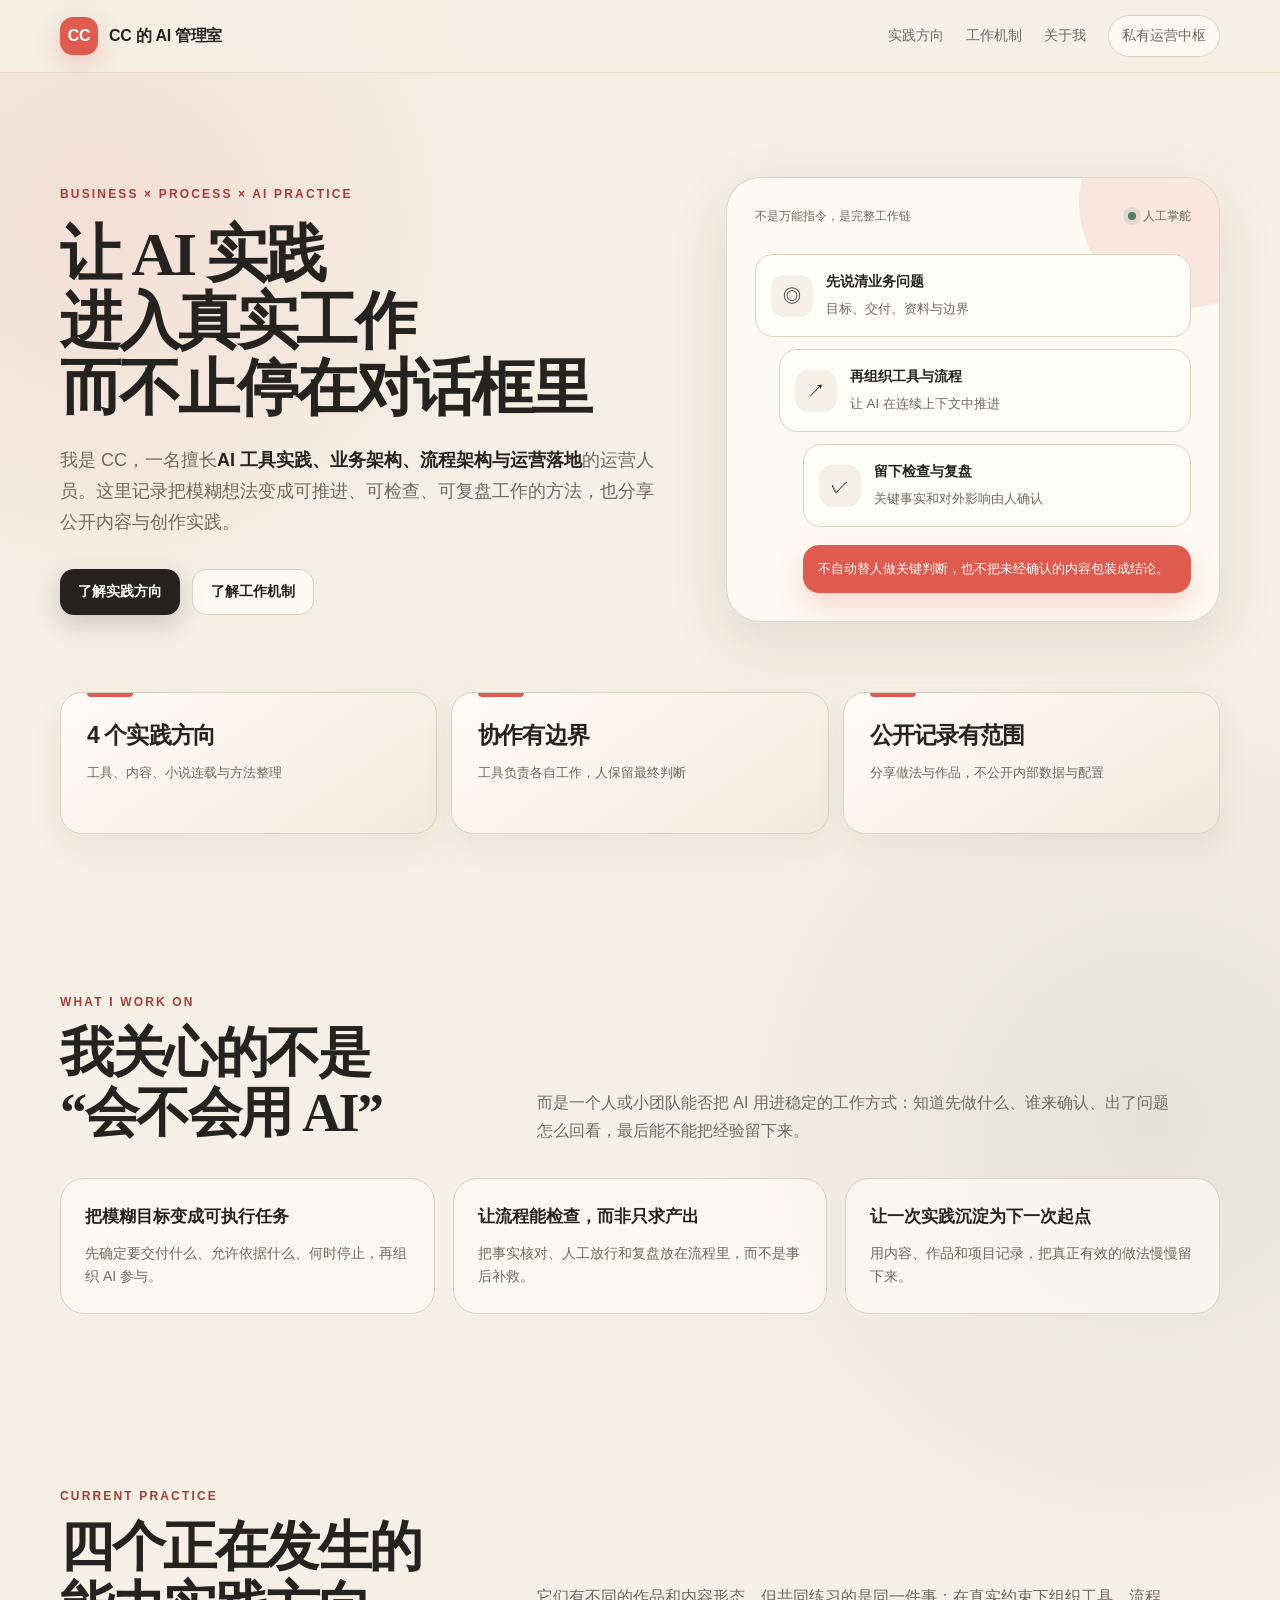
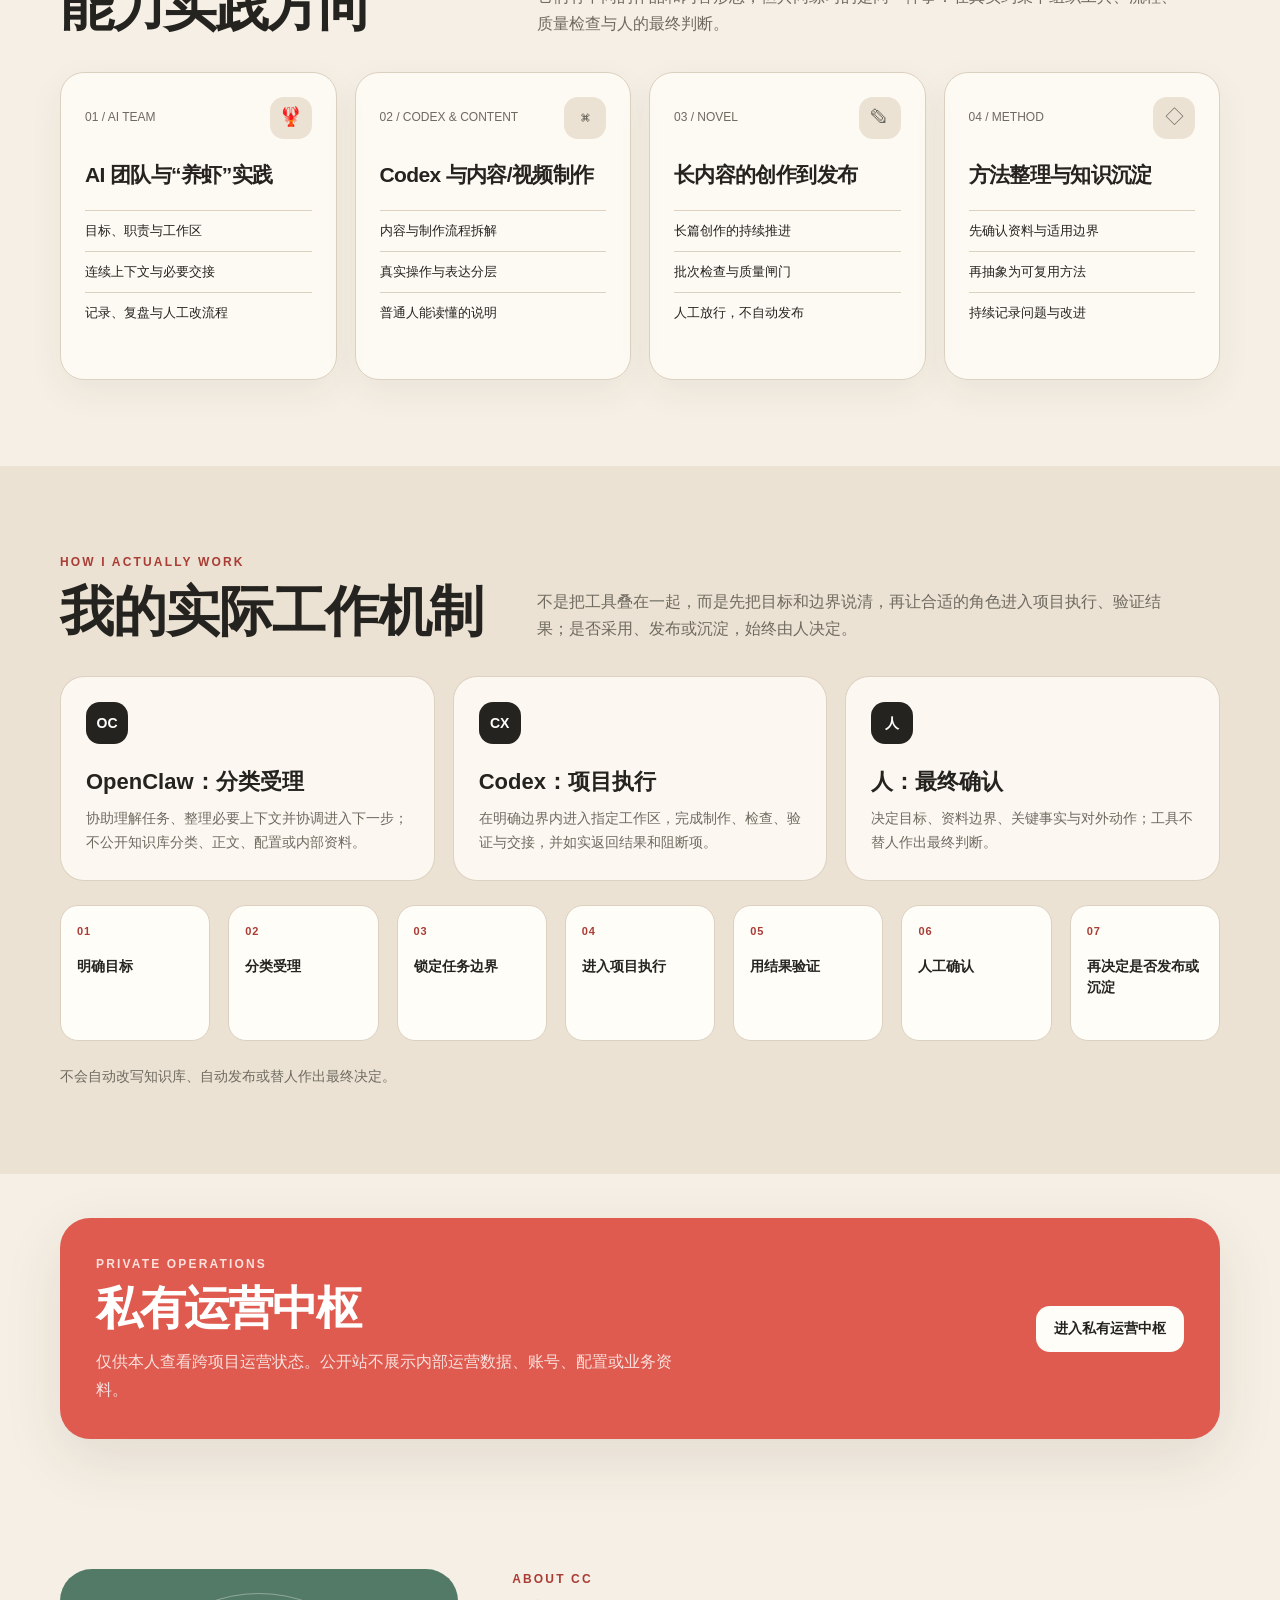
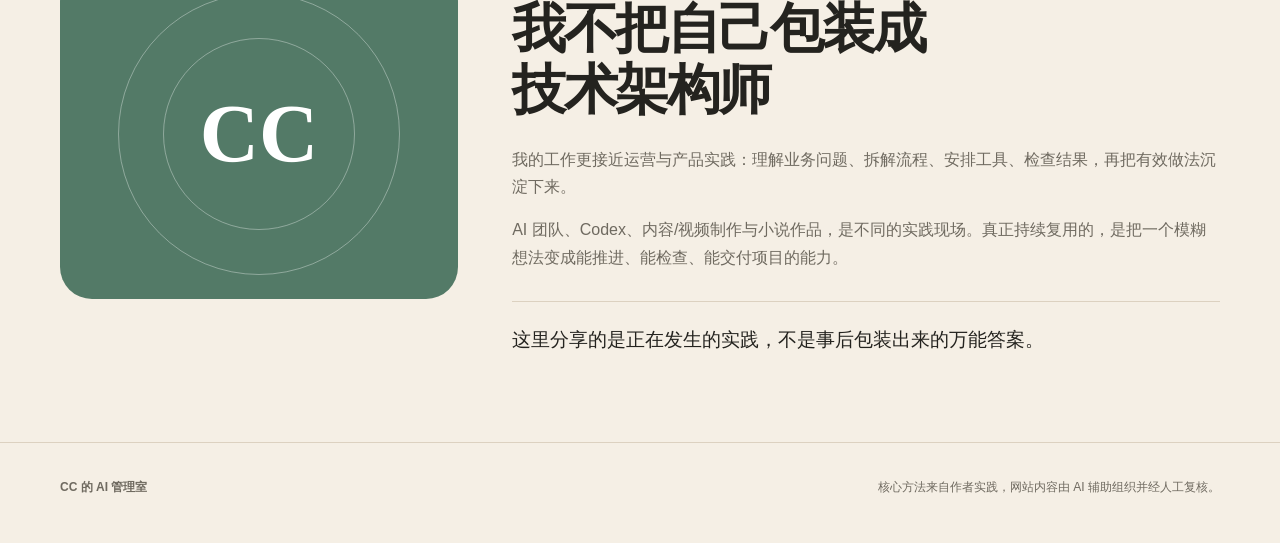
==== commit b3286bfc: "Publish actual work mechanism site" ====
--- a/index.html
+++ b/index.html
@@ -132,7 +132,7 @@
     <div class="wrap nav">
       <a class="brand" href="#top" aria-label="返回首页"><span class="brand-mark">CC</span><span class="brand-name">CC 的 AI 管理室</span></a>
       <nav class="nav-links" aria-label="主导航">
-        <a href="#practice">实践方向</a><a href="#collaboration">协作方式</a><a href="#works">公开内容</a><a href="#about">关于我</a>
+        <a href="#practice">实践方向</a><a href="#collaboration">工作机制</a><a href="#about">关于我</a>
         <a class="owner-link" href="https://ops.ccairoom.cn/" rel="nofollow"><span class="owner-link-full">私有运营中枢</span><span class="owner-link-short">运营中枢</span></a>
       </nav>
     </div>
@@ -144,7 +144,7 @@
           <div class="eyebrow">Business × Process × AI Practice</div>
           <h1 class="hero-title">让 AI 实践<br>进入真实工作<br>而不止停在对话框里</h1>
           <p class="hero-copy">我是 CC，一名擅长<strong>AI 工具实践、业务架构、流程架构与运营落地</strong>的运营人员。这里记录把模糊想法变成可推进、可检查、可复盘工作的方法，也分享公开内容与创作实践。</p>
-          <div class="actions"><a class="btn btn-primary" href="#practice">了解实践方向</a><a class="btn btn-secondary" href="#works">查看公开内容与案例</a></div>
+          <div class="actions"><a class="btn btn-primary" href="#practice">了解实践方向</a><a class="btn btn-secondary" href="#collaboration">了解工作机制</a></div>
         </div>
         <aside class="hero-board" aria-label="AI工作方式示意">
           <div class="board-label"><span>不是万能指令，是完整工作链</span><span class="live">人工掌舵</span></div>
@@ -173,9 +173,7 @@
         </div>
       </div>
     </section>
-    <section class="collab" id="collaboration"><div class="wrap"><div class="section-head"><div><div class="eyebrow">OpenClaw × Codex</div><h2 class="collab-title"><span class="collab-title-line">OpenClaw 做中央大脑，</span><span class="collab-title-line">Codex 进入项目执行</span></h2></div><p class="section-intro">两个工具处在不同位置：一个帮助理解长期积累的知识与任务状态，一个进入具体工作区完成有边界的制作、检查和交接。人始终决定方向与外部动作。</p></div><div class="role-grid"><article class="role"><span class="role-mark">OC</span><h3>OpenClaw：中央大脑</h3><p>连接多套长期积累的核心知识库，负责长期理解、知识接续、任务协调与必要的状态汇总。不公开知识库分类、正文、配置或内部资料。</p></article><article class="role"><span class="role-mark">CX</span><h3>Codex：进入项目执行</h3><p>进入指定本地项目/工作区，按任务边界读取必要文件，完成内容生产—审校工作流、网站、文档、视频物料等制作、检查和交接。</p></article><article class="role"><span class="role-mark">人</span><h3>人：保持最终判断</h3><p>决定目标、资料边界、关键事实、最终采用和任何外部操作；工具只在明确的任务边界内提供协助。</p></article></div><div class="collab-flow" aria-label="OpenClaw与Codex协作流程"><article class="flow-step"><span>01</span><b>人确定方向</b></article><article class="flow-step"><span>02</span><b>OpenClaw 结合知识与状态理解任务</b></article><article class="flow-step"><span>03</span><b>整理必要上下文并协调任务</b></article><article class="flow-step"><span>04</span><b>Codex 进入工作区执行</b></article><article class="flow-step"><span>05</span><b>返回成果、状态和阻断项</b></article><article class="flow-step"><span>06</span><b>人工确认</b></article><article class="flow-step"><span>07</span><b>再决定是否沉淀经验</b></article></div><p class="collab-note">不会自动改写知识库、自动发布或替人作出最终决定。</p></div></section>
-    <section class="method" id="method"><div class="wrap"><div class="section-head"><div><div class="eyebrow">How I Work</div><h2>技术架构不冒充，<br>业务流程必须清楚</h2></div><p class="section-intro">我的强项是业务架构、流程架构和工具实践。AI 可以执行与整理；目标、边界、关键事实和最终放行，始终由人负责。</p></div><div class="method-flow"><article class="method-step"><span>STEP 01</span><b>目标</b><p>这次到底要解决什么问题，最后交付什么。</p></article><article class="method-step"><span>STEP 02</span><b>资料</b><p>允许参考什么，哪些事实必须单独核对。</p></article><article class="method-step"><span>STEP 03</span><b>执行</b><p>让合适的工具连续推进，必要时才拆分职责。</p></article><article class="method-step"><span>STEP 04</span><b>检查</b><p>先自查，再由人确认关键事实和外部影响。</p></article><article class="method-step"><span>STEP 05</span><b>复盘</b><p>记录问题和遗漏，再决定是否调整下一轮流程。</p></article></div></div></section>
-    <section id="works"><div class="wrap"><div class="section-head"><div><div class="eyebrow">Public Work &amp; Cases</div><h2>从实践出发的<br>内容与作品入口</h2></div><p class="section-intro">公开内容不提供内部配置、提示词、账号或生产数据；它更适合帮助你判断：这套做法是否和你正在面对的问题有关。</p></div><div class="case-grid"><article class="case"><div class="case-tag">AI TEAM / OPENCLAW</div><h3>从“会聊天”到“能推进”的 AI 工作组织</h3><p>围绕目标、资料、职责、检查点和复盘，分享 AI 团队/养虾实践中的真实判断与边界。</p><a href="#practice">查看相关实践方向 →</a></article><article class="case"><div class="case-tag">CONTENT / VIDEO / NOVEL</div><h3>内容生产—审校工作流与长篇连载实践</h3><p>从 Codex 辅助的内容制作、脱敏图形化表达或必要的真实界面证据，到小说作品在番茄的连载实践，关注的是持续推进与质量控制。</p><a href="#practice">查看相关实践方向 →</a></article></div></div></section>
+    <section class="collab" id="collaboration"><div class="wrap"><div class="section-head"><div><div class="eyebrow">How I Actually Work</div><h2 class="collab-title">我的实际工作机制</h2></div><p class="section-intro">不是把工具叠在一起，而是先把目标和边界说清，再让合适的角色进入项目执行、验证结果；是否采用、发布或沉淀，始终由人决定。</p></div><div class="role-grid"><article class="role"><span class="role-mark">OC</span><h3>OpenClaw：分类受理</h3><p>协助理解任务、整理必要上下文并协调进入下一步；不公开知识库分类、正文、配置或内部资料。</p></article><article class="role"><span class="role-mark">CX</span><h3>Codex：项目执行</h3><p>在明确边界内进入指定工作区，完成制作、检查、验证与交接，并如实返回结果和阻断项。</p></article><article class="role"><span class="role-mark">人</span><h3>人：最终确认</h3><p>决定目标、资料边界、关键事实与对外动作；工具不替人作出最终判断。</p></article></div><div class="collab-flow" aria-label="我的实际工作机制七步流程"><article class="flow-step"><span>01</span><b>明确目标</b></article><article class="flow-step"><span>02</span><b>分类受理</b></article><article class="flow-step"><span>03</span><b>锁定任务边界</b></article><article class="flow-step"><span>04</span><b>进入项目执行</b></article><article class="flow-step"><span>05</span><b>用结果验证</b></article><article class="flow-step"><span>06</span><b>人工确认</b></article><article class="flow-step"><span>07</span><b>再决定是否发布或沉淀</b></article></div><p class="collab-note">不会自动改写知识库、自动发布或替人作出最终决定。</p></div></section>
     <section class="boundary" id="ops"><div class="wrap"><div class="boundary-box"><div><div class="eyebrow" style="color:#ffe0dc">PRIVATE OPERATIONS</div><h2>私有运营中枢</h2><p>仅供本人查看跨项目运营状态。公开站不展示内部运营数据、账号、配置或业务资料。</p></div><div class="boundary-actions"><a class="btn btn-light" href="https://ops.ccairoom.cn/" rel="nofollow">进入私有运营中枢</a></div></div></div></section>
     <section class="about" id="about"><div class="wrap note"><div class="portrait" aria-hidden="true"><strong>CC</strong></div><div class="note-copy"><div class="eyebrow">About CC</div><h2>我不把自己包装成<br>技术架构师</h2><p>我的工作更接近运营与产品实践：理解业务问题、拆解流程、安排工具、检查结果，再把有效做法沉淀下来。</p><p>AI 团队、Codex、内容/视频制作与小说作品，是不同的实践现场。真正持续复用的，是把一个模糊想法变成能推进、能检查、能交付项目的能力。</p><p class="quote">这里分享的是正在发生的实践，不是事后包装出来的万能答案。</p></div></div></section>
   </main>
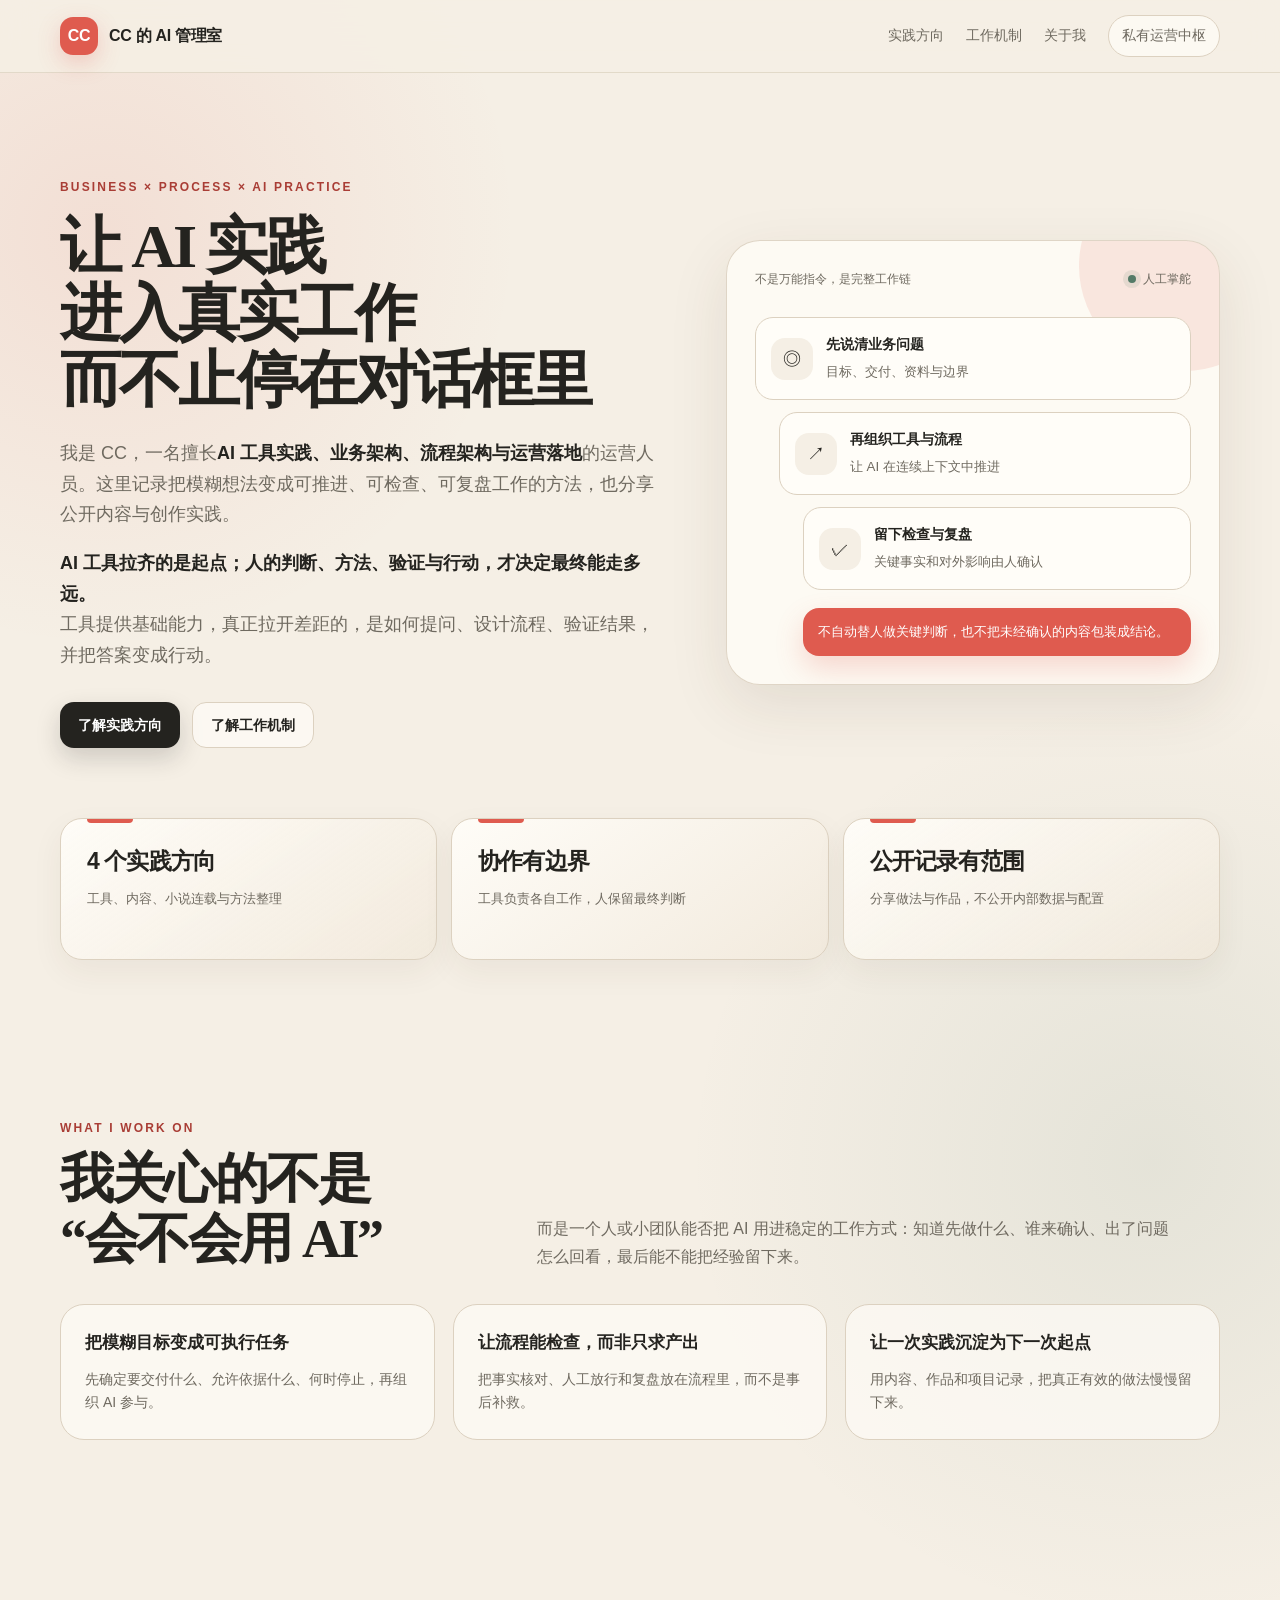
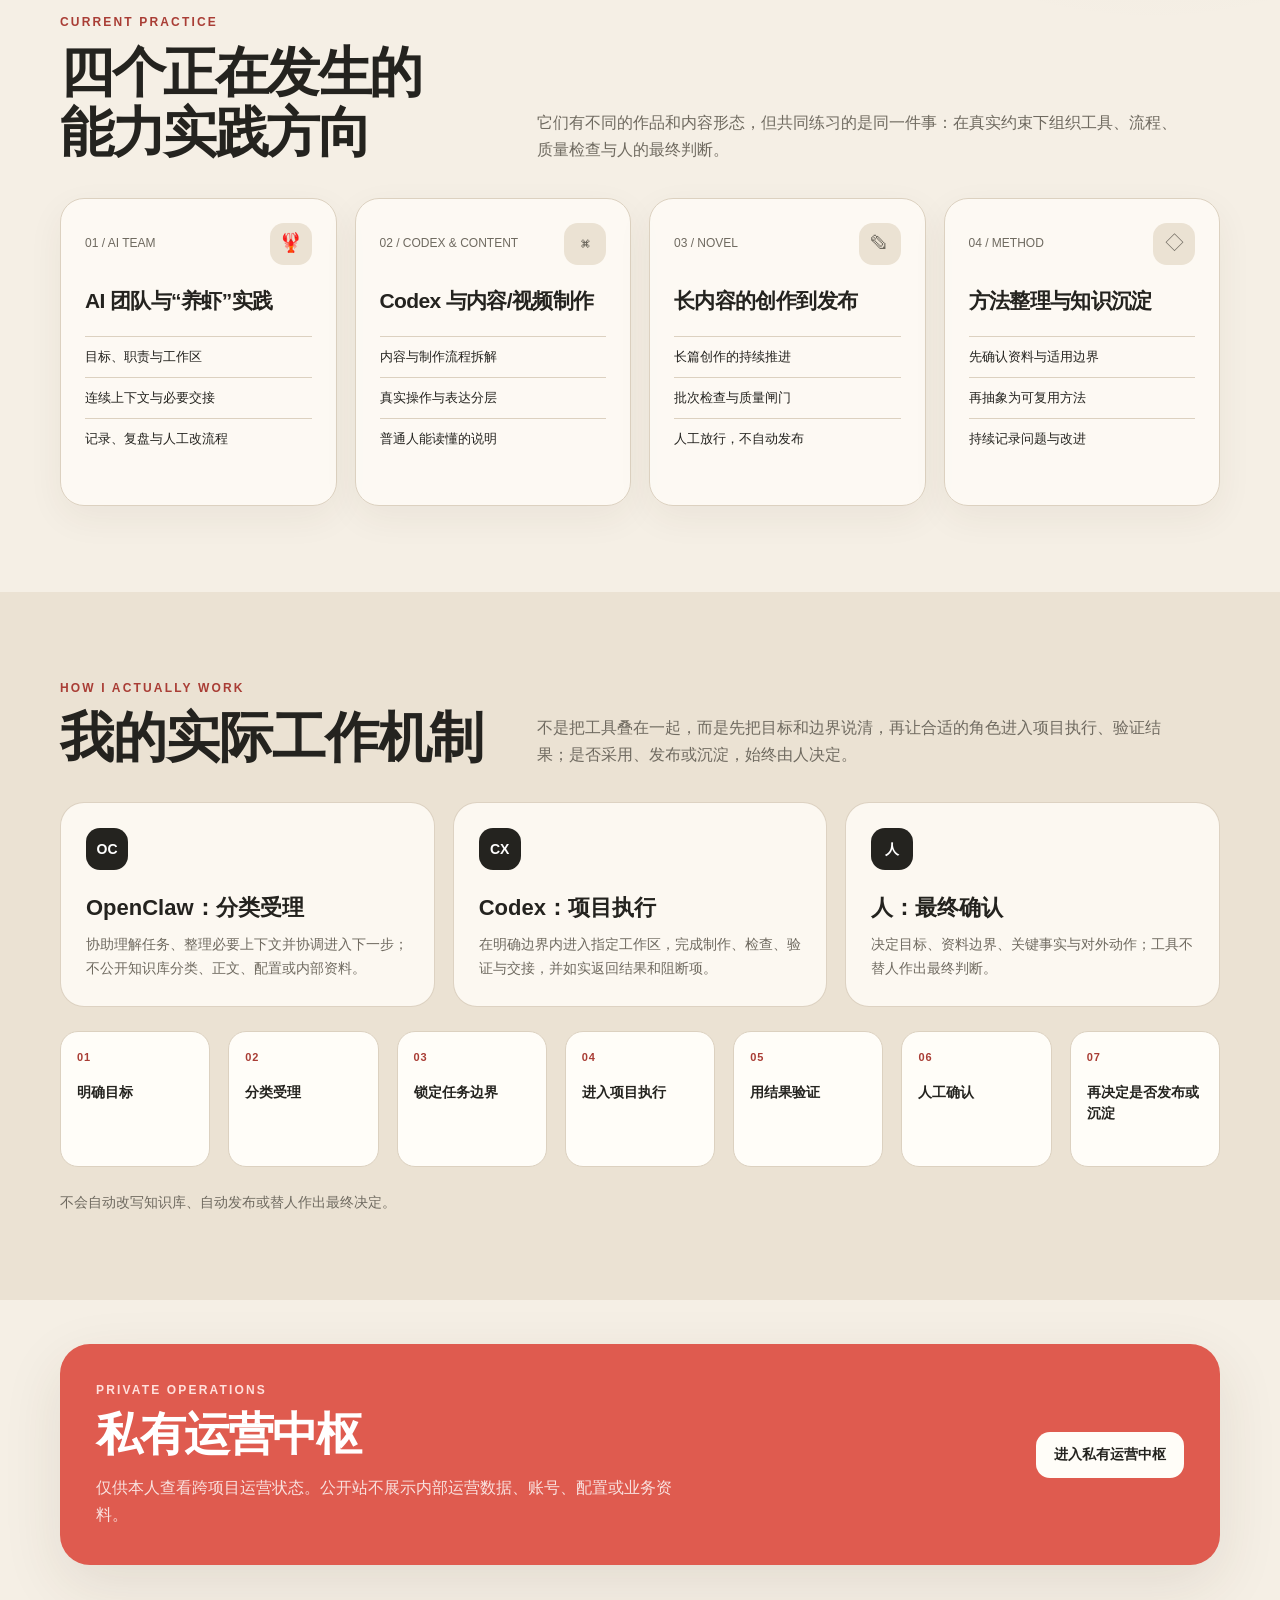
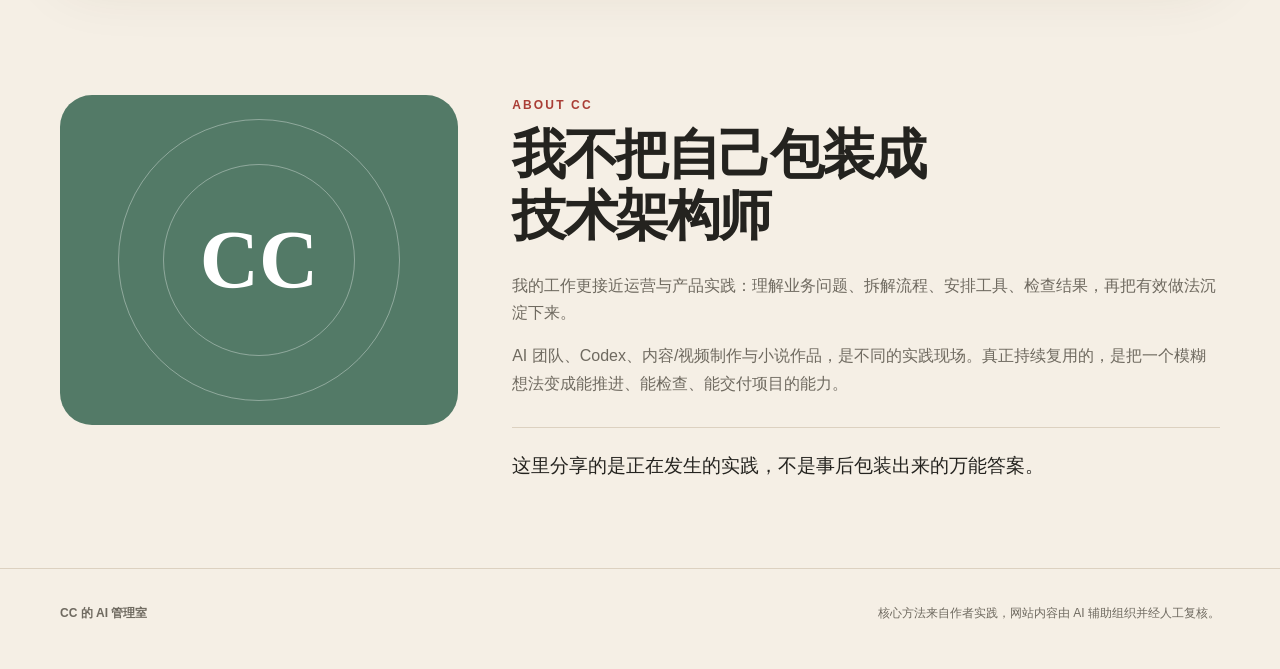
==== commit 3c27d0af: "Publish AI philosophy statement" ====
--- a/index.html
+++ b/index.html
@@ -144,6 +144,7 @@
           <div class="eyebrow">Business × Process × AI Practice</div>
           <h1 class="hero-title">让 AI 实践<br>进入真实工作<br>而不止停在对话框里</h1>
           <p class="hero-copy">我是 CC，一名擅长<strong>AI 工具实践、业务架构、流程架构与运营落地</strong>的运营人员。这里记录把模糊想法变成可推进、可检查、可复盘工作的方法，也分享公开内容与创作实践。</p>
+          <p class="hero-copy"><strong>AI 工具拉齐的是起点；人的判断、方法、验证与行动，才决定最终能走多远。</strong><br>工具提供基础能力，真正拉开差距的，是如何提问、设计流程、验证结果，并把答案变成行动。</p>
           <div class="actions"><a class="btn btn-primary" href="#practice">了解实践方向</a><a class="btn btn-secondary" href="#collaboration">了解工作机制</a></div>
         </div>
         <aside class="hero-board" aria-label="AI工作方式示意">
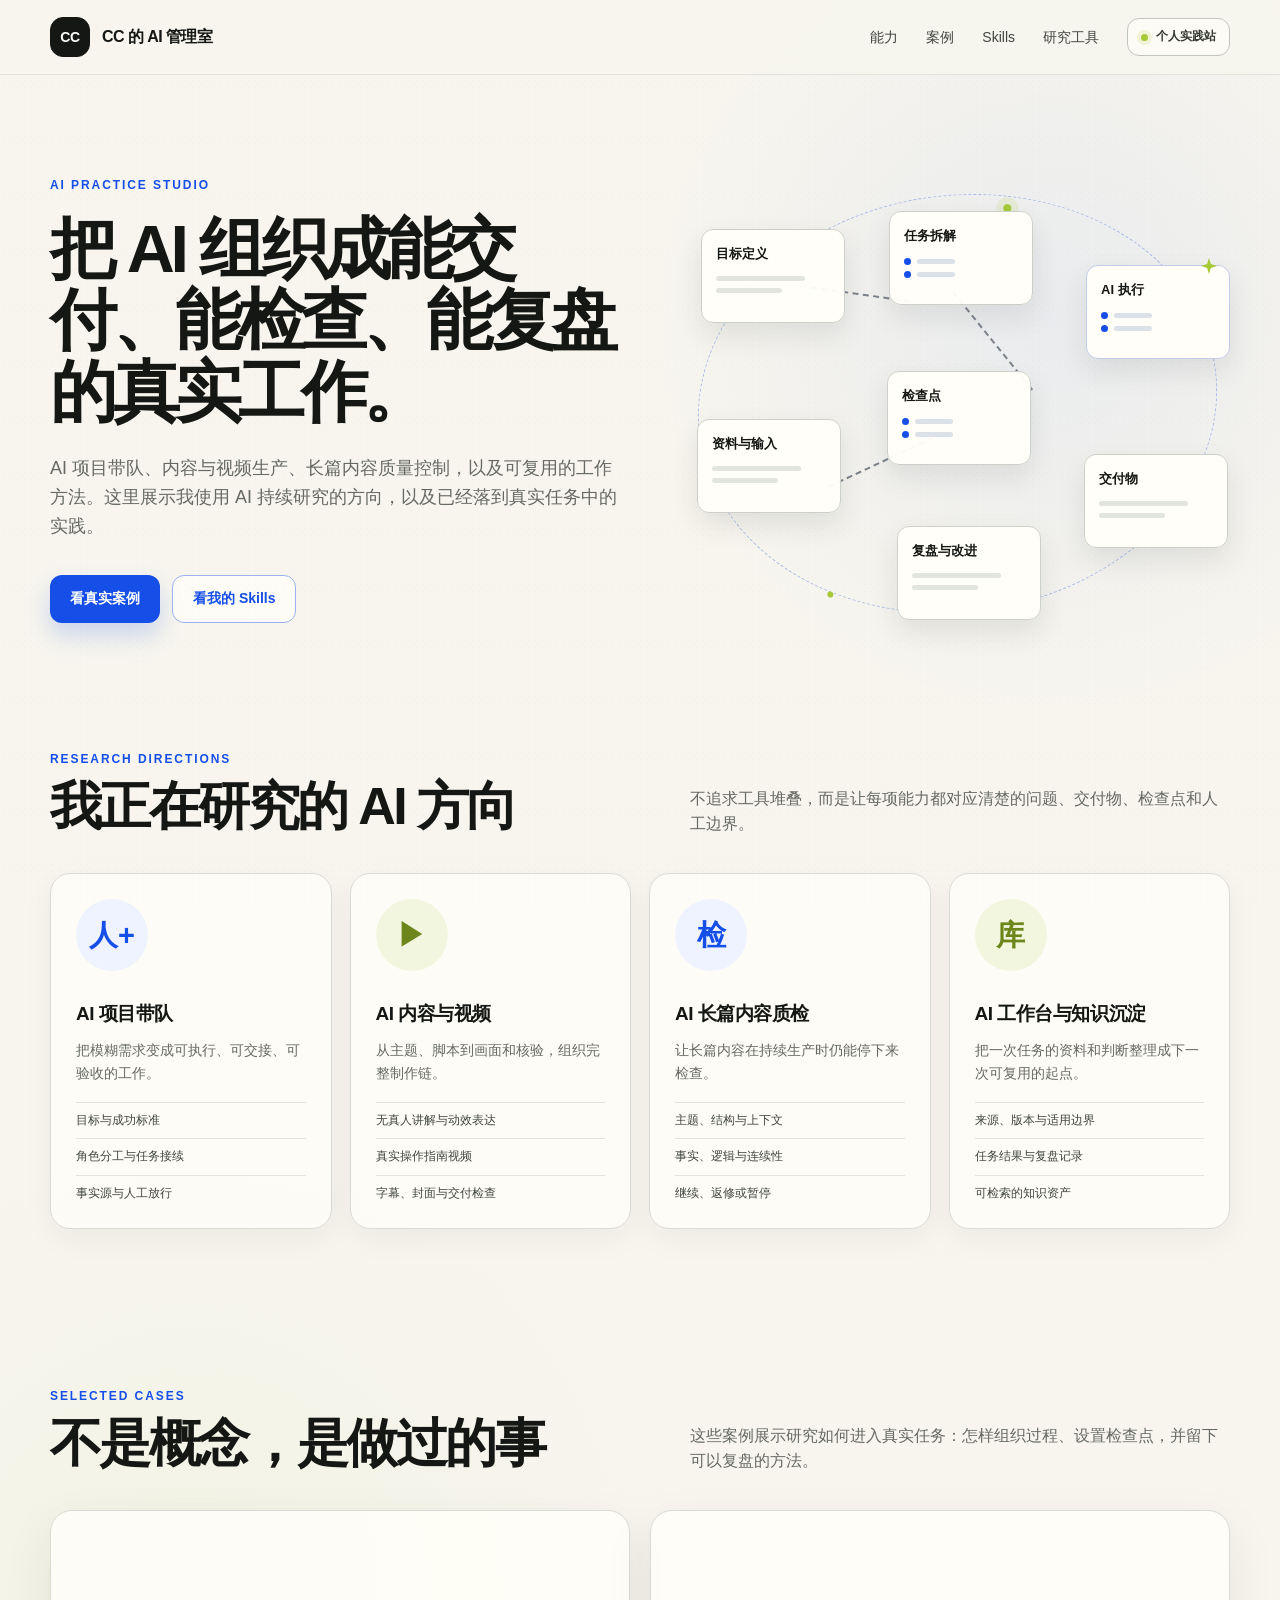
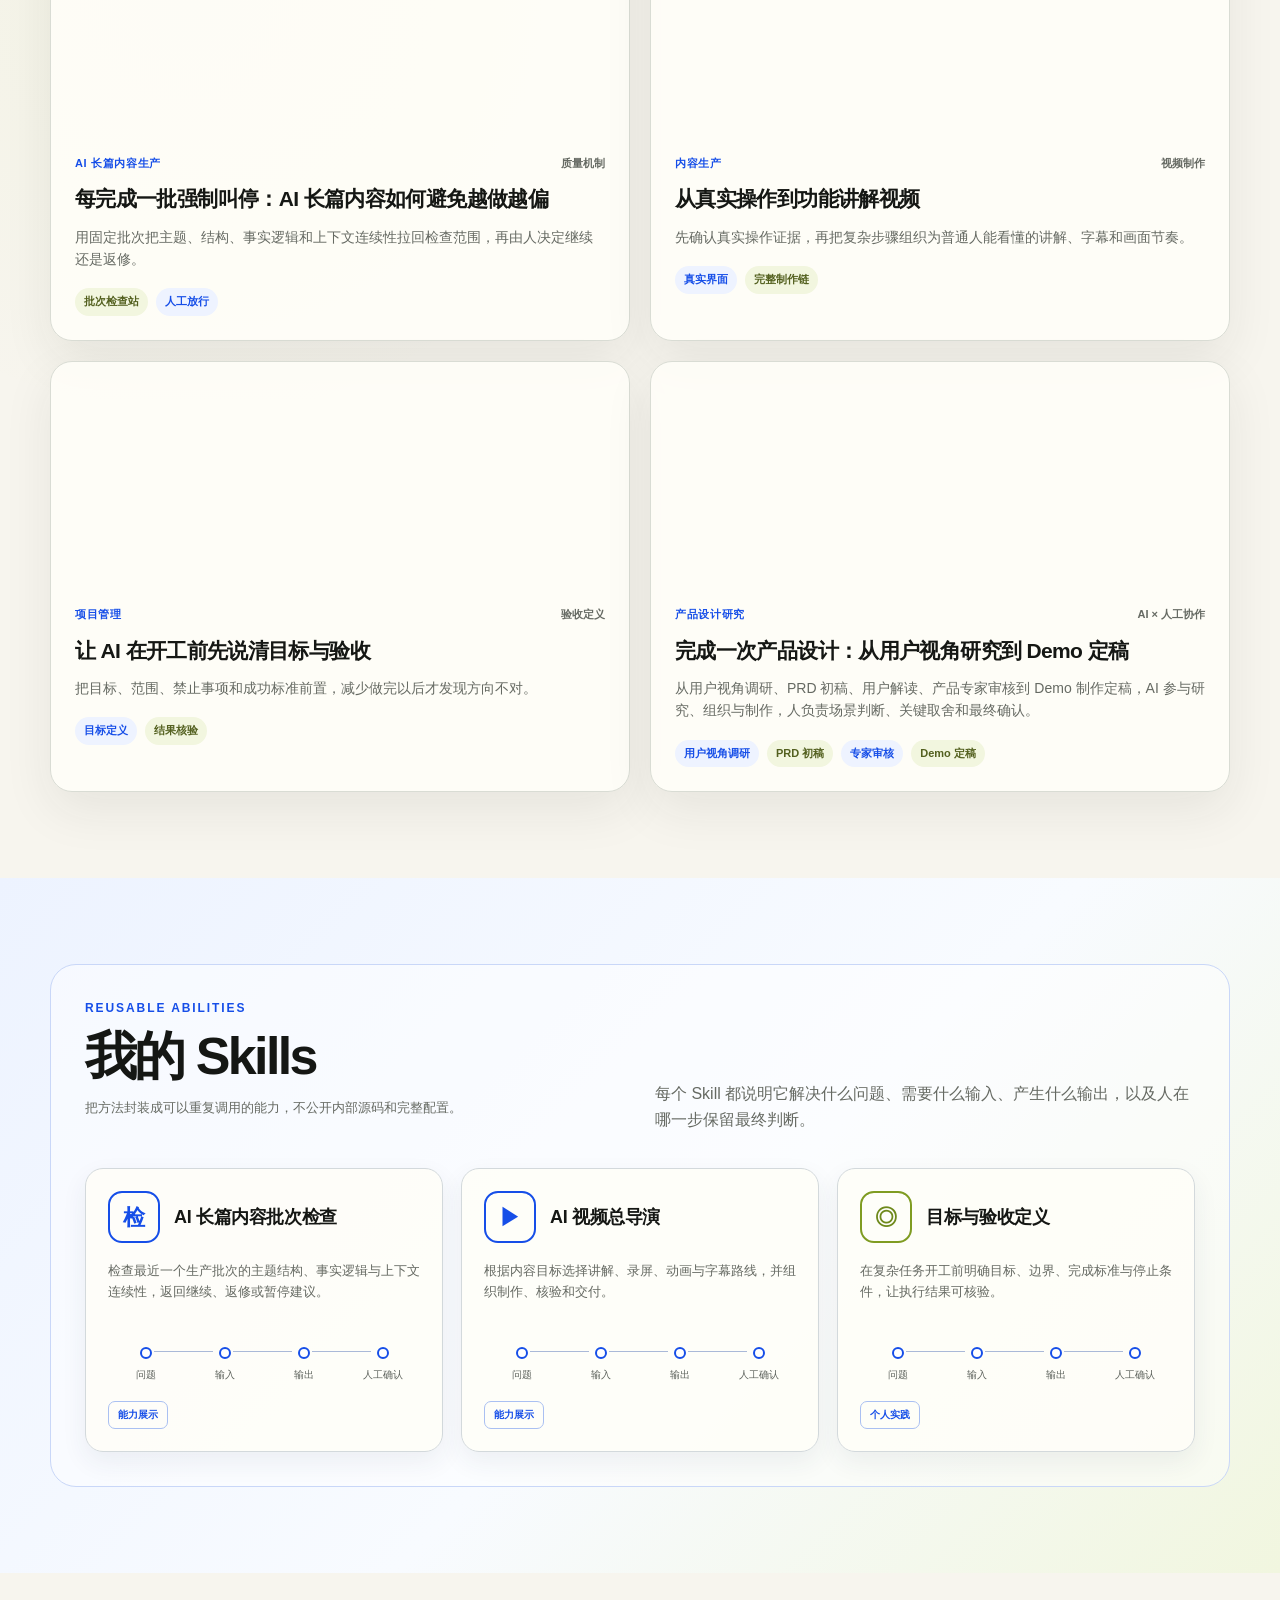
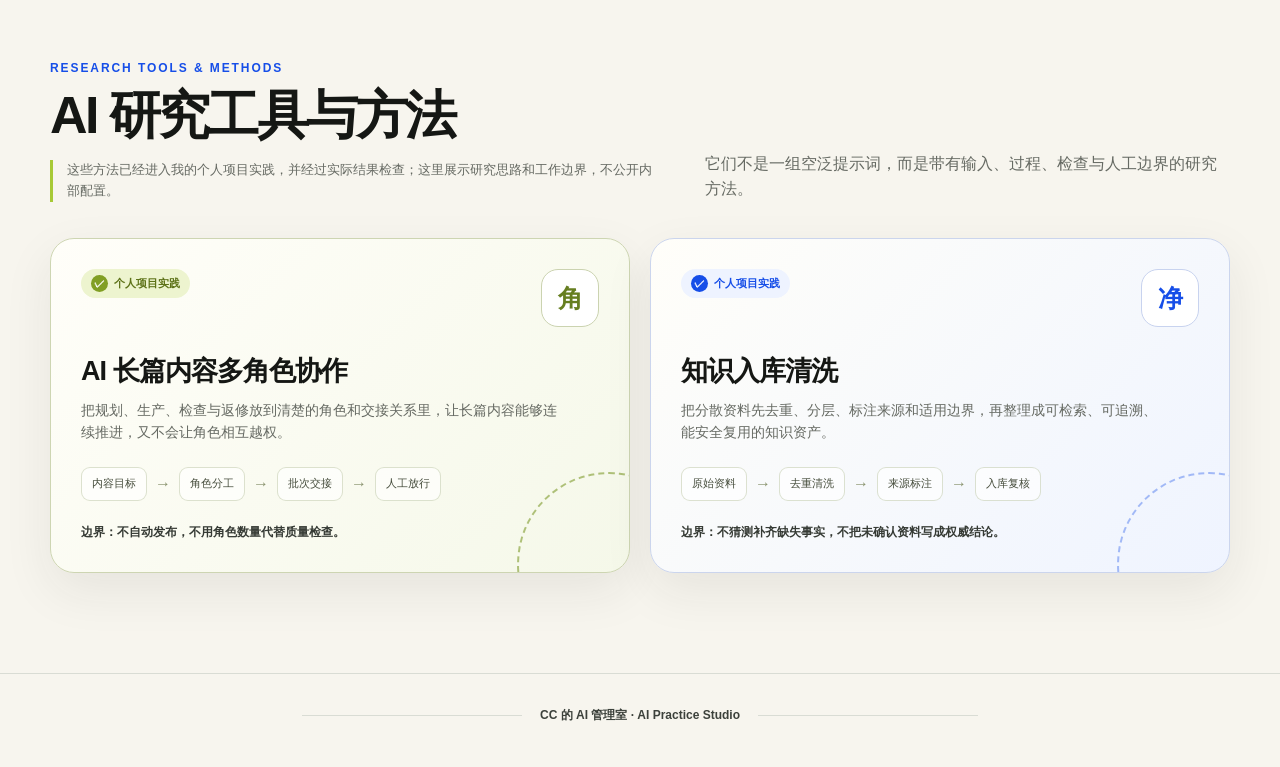
==== commit a5e27324: "Publish AI research portfolio" ====
--- a/index.html
+++ b/index.html
@@ -3,181 +3,458 @@
 <head>
   <meta charset="utf-8">
   <meta name="viewport" content="width=device-width,initial-scale=1">
-  <meta name="description" content="CC 的 AI 管理室：AI 工具实践、业务与流程架构、内容制作和长篇小说连载的公开记录。">
-  <meta name="theme-color" content="#f6f0e6">
-  <title>CC 的 AI 管理室｜让 AI 实践进入真实工作</title>
+  <meta name="description" content="CC 的 AI 管理室：把 AI 组织成能交付、能检查、能复盘的真实工作。">
+  <meta name="theme-color" content="#f7f5ee">
+  <title>CC 的 AI 管理室｜AI 能力与实践</title>
   <style>
-    :root { --paper:#f5efe5; --paper-2:#ebe2d3; --surface:#fffdf8; --ink:#24231f; --muted:#6f6a60; --line:#dcd1c0; --red:#df5b4f; --red-deep:#a93d35; --green:#537a67; --yellow:#d8a43e; --shadow:0 20px 60px rgba(71,53,34,.10); --radius:24px; }
+    :root {
+      --paper:#f7f5ee;
+      --surface:#fffef9;
+      --ink:#151714;
+      --muted:#666a63;
+      --line:#d9dcd4;
+      --blue:#164ee8;
+      --blue-soft:#eef3ff;
+      --lime:#a7c936;
+      --lime-soft:#f2f6df;
+      --slate:#343b46;
+      --red:#ef3340;
+      --shadow:0 18px 50px rgba(35,42,38,.08);
+      --radius:24px;
+    }
+
     * { box-sizing:border-box; }
-    html { scroll-behavior:smooth; }
-    body { margin:0; color:var(--ink); background:radial-gradient(circle at 8% 6%,rgba(223,91,79,.11),transparent 26rem),radial-gradient(circle at 90% 30%,rgba(83,122,103,.10),transparent 29rem),var(--paper); font-family:-apple-system,BlinkMacSystemFont,"PingFang SC","Microsoft YaHei",sans-serif; line-height:1.7; }
+    html { scroll-behavior:smooth; scroll-padding-top:88px; }
+    body {
+      margin:0;
+      color:var(--ink);
+      background:
+        radial-gradient(circle at 82% 8%,rgba(22,78,232,.06),transparent 25rem),
+        radial-gradient(circle at 15% 40%,rgba(167,201,54,.05),transparent 28rem),
+        var(--paper);
+      font-family:-apple-system,BlinkMacSystemFont,"PingFang SC","Microsoft YaHei",sans-serif;
+      line-height:1.6;
+      text-rendering:optimizeLegibility;
+    }
+    body::before {
+      content:"";
+      position:fixed;
+      inset:0;
+      pointer-events:none;
+      opacity:.2;
+      background-image:radial-gradient(circle,rgba(28,32,29,.16) .55px,transparent .7px);
+      background-size:7px 7px;
+    }
     a { color:inherit; }
-    .wrap { width:min(1160px,calc(100% - 40px)); margin:0 auto; }
+    button,input,textarea,select { font:inherit; }
+    :focus-visible { outline:3px solid rgba(22,78,232,.38); outline-offset:4px; }
+    .wrap { width:min(1180px,calc(100% - 48px)); margin:0 auto; }
     .sr-only { position:absolute; width:1px; height:1px; padding:0; margin:-1px; overflow:hidden; clip:rect(0,0,0,0); white-space:nowrap; border:0; }
-    header { position:sticky; top:0; z-index:20; backdrop-filter:blur(16px); background:rgba(245,239,229,.86); border-bottom:1px solid rgba(220,209,192,.72); }
-    .nav { min-height:72px; display:flex; align-items:center; justify-content:space-between; gap:24px; }
-    .brand { display:flex; align-items:center; gap:11px; text-decoration:none; font-weight:760; letter-spacing:-.02em; white-space:nowrap; }
-    .brand-mark { width:38px; height:38px; display:grid; place-items:center; border-radius:13px; color:white; background:var(--red); box-shadow:0 8px 22px rgba(223,91,79,.25); }
-    .nav-links { display:flex; align-items:center; gap:22px; font-size:14px; }
-    .nav-links a { color:var(--muted); text-decoration:none; }
-    .nav-links a:hover { color:var(--ink); }
-    .owner-link { padding:8px 13px; border:1px solid var(--line); border-radius:99px; background:rgba(255,253,248,.7); }
-    .owner-link-short { display:none; }
-    .hero { padding:104px 0 70px; }
-    .hero-grid { display:grid; grid-template-columns:minmax(0,1.1fr) minmax(320px,.9fr); gap:62px; align-items:center; }
-    .eyebrow { color:var(--red-deep); font-size:12px; font-weight:800; letter-spacing:.18em; text-transform:uppercase; }
+
+    header {
+      position:sticky;
+      top:0;
+      z-index:50;
+      border-bottom:1px solid rgba(217,220,212,.74);
+      background:rgba(247,245,238,.9);
+      backdrop-filter:blur(18px);
+    }
+    .nav { min-height:74px; display:flex; align-items:center; justify-content:space-between; gap:28px; }
+    .brand { display:flex; align-items:center; gap:12px; text-decoration:none; font-weight:820; letter-spacing:-.035em; }
+    .brand-mark { width:40px; height:40px; display:grid; place-items:center; border:1px solid var(--ink); border-radius:13px; background:var(--ink); color:#fff; font-size:14px; letter-spacing:-.03em; }
+    .nav-links { display:flex; align-items:center; gap:28px; font-size:14px; }
+    .nav-links a { color:#41453f; text-decoration:none; transition:color .2s ease; }
+    .nav-links a:hover { color:var(--blue); }
+    .nav-badge { display:inline-flex; align-items:center; gap:8px; padding:8px 13px; border:1px solid #bfc4bc; border-radius:12px; color:#343833; background:rgba(255,254,249,.72); font-size:12px; font-weight:700; white-space:nowrap; }
+    .nav-badge::before { content:""; width:7px; height:7px; border-radius:50%; background:var(--lime); box-shadow:0 0 0 4px rgba(167,201,54,.16); }
+
+    .hero { padding:92px 0 78px; }
+    .hero-grid { display:grid; grid-template-columns:minmax(0,1.03fr) minmax(420px,.97fr); gap:64px; align-items:center; }
+    .eyebrow { color:var(--blue); font-size:12px; font-weight:850; letter-spacing:.16em; text-transform:uppercase; }
     h1,h2,h3,p { margin-top:0; }
-    h1,h2 { font-family:"Songti SC","STSong",serif; }
-    h1 { margin:16px 0 24px; font-size:clamp(46px,7vw,80px); line-height:1.05; letter-spacing:-.055em; font-weight:780; }
-    .hero-title { max-width:620px; font-size:clamp(42px,5vw,62px); line-height:1.08; letter-spacing:-.05em; }
-    .hero-copy { max-width:690px; color:var(--muted); font-size:18px; }
-    .hero-copy strong { color:var(--ink); }
-    .actions { display:flex; flex-wrap:wrap; gap:12px; margin-top:32px; }
-    .btn { min-height:46px; display:inline-flex; align-items:center; justify-content:center; padding:10px 18px; border-radius:14px; text-decoration:none; font-weight:720; font-size:14px; transition:.2s ease; }
-    .btn-primary { color:white; background:var(--ink); box-shadow:0 10px 24px rgba(36,35,31,.18); }
-    .btn-secondary { background:rgba(255,253,248,.7); border:1px solid var(--line); }
+    h1 { margin:18px 0 25px; max-width:700px; font-size:clamp(48px,5.2vw,72px); line-height:1.08; letter-spacing:-.065em; font-weight:850; }
+    h2 { margin:8px 0 0; font-size:clamp(34px,4.2vw,52px); line-height:1.15; letter-spacing:-.05em; }
+    .hero-copy { max-width:650px; margin-bottom:0; color:var(--muted); font-size:18px; }
+    .actions { display:flex; flex-wrap:wrap; gap:12px; margin-top:34px; }
+    .btn { min-height:48px; display:inline-flex; align-items:center; justify-content:center; padding:11px 20px; border-radius:12px; text-decoration:none; font-size:14px; font-weight:760; transition:transform .2s ease,box-shadow .2s ease,background .2s ease; }
     .btn:hover { transform:translateY(-2px); }
-    .hero-board { position:relative; overflow:hidden; padding:28px; border:1px solid rgba(220,209,192,.9); border-radius:34px; background:rgba(255,253,248,.78); box-shadow:var(--shadow); }
-    .hero-board:before { content:""; position:absolute; width:210px; height:210px; right:-70px; top:-80px; border-radius:50%; background:rgba(223,91,79,.13); }
-    .board-label { position:relative; display:flex; align-items:center; justify-content:space-between; font-size:12px; color:var(--muted); }
-    .live { display:inline-flex; align-items:center; gap:7px; }
-    .live:before { content:""; width:8px; height:8px; border-radius:50%; background:var(--green); box-shadow:0 0 0 5px rgba(83,122,103,.12); }
-    .route { position:relative; display:grid; gap:12px; margin-top:28px; }
-    .route-card { display:grid; grid-template-columns:42px 1fr; gap:13px; align-items:center; padding:15px; border-radius:18px; background:var(--surface); border:1px solid var(--line); }
-    .route-card:nth-child(2) { margin-left:24px; }
-    .route-card:nth-child(3) { margin-left:48px; }
-    .route-icon { width:42px; height:42px; display:grid; place-items:center; border-radius:14px; background:var(--paper); font-size:18px; }
-    .route-card b { display:block; font-size:14px; }
-    .route-card small { color:var(--muted); }
-    .human-gate { position:relative; margin:18px 0 0 48px; padding:13px 15px; color:#fff; background:var(--red); border-radius:16px; font-size:13px; box-shadow:0 12px 28px rgba(223,91,79,.22); }
-    .proof { padding:0 0 72px; }
-    .proof-grid { display:grid; grid-template-columns:repeat(3,1fr); gap:14px; }
-    .proof-item { position:relative; min-height:142px; padding:28px 26px 24px; overflow:hidden; border:1px solid var(--line); border-radius:22px; background:linear-gradient(145deg,rgba(255,253,248,.96),rgba(241,232,218,.72)); box-shadow:0 12px 32px rgba(72,54,34,.06); }
-    .proof-item::before { content:""; position:absolute; top:0; left:26px; width:46px; height:4px; border-radius:0 0 4px 4px; background:var(--red); }
-    .proof-item b { display:block; font-size:23px; line-height:1.25; letter-spacing:-.04em; }
-    .proof-item span { display:block; margin-top:12px; color:var(--muted); font-size:13px; line-height:1.7; }
+    .btn-primary { color:#fff; background:var(--blue); box-shadow:0 12px 24px rgba(22,78,232,.20); }
+    .btn-secondary { border:1px solid #9bb1f1; color:var(--blue); background:rgba(255,254,249,.78); }
+
+    .orchestration { position:relative; min-height:465px; }
+    .orbit { position:absolute; inset:28px 12px 20px 8px; border:1px dashed #a9bce9; border-radius:50%; transform:rotate(-8deg); }
+    .orbit::before,.orbit::after { content:""; position:absolute; border-radius:50%; background:var(--lime); }
+    .orbit::before { width:8px; height:8px; top:4%; left:64%; box-shadow:0 0 0 7px rgba(167,201,54,.12); }
+    .orbit::after { width:6px; height:6px; bottom:8%; left:20%; }
+    .flow-line { position:absolute; height:1px; border-top:2px dashed #697079; transform-origin:left center; opacity:.85; }
+    .line-a { width:110px; left:112px; top:118px; transform:rotate(8deg); }
+    .line-b { width:126px; left:264px; top:124px; transform:rotate(51deg); }
+    .line-c { width:115px; left:244px; top:270px; transform:rotate(155deg); }
+    .flow-card { position:absolute; width:144px; min-height:94px; padding:14px; border:1px solid #ccd0c9; border-radius:12px; background:rgba(255,254,249,.96); box-shadow:0 12px 28px rgba(41,50,45,.10); }
+    .flow-card b { display:block; margin-bottom:11px; font-size:13px; }
+    .flow-card span { display:block; height:5px; margin-top:7px; border-radius:4px; background:#e1e4df; }
+    .flow-card span:nth-child(2) { width:78%; }
+    .flow-card span:nth-child(3) { width:58%; }
+    .card-goal { left:12px; top:62px; }
+    .card-route { left:200px; top:44px; }
+    .card-run { right:0; top:98px; border-color:#c1cbe6; }
+    .card-input { left:8px; top:252px; }
+    .card-check { left:198px; top:204px; }
+    .card-review { left:208px; bottom:12px; }
+    .card-output { right:2px; bottom:84px; }
+    .card-run::after { content:""; position:absolute; right:12px; top:-8px; width:16px; height:16px; background:var(--lime); clip-path:polygon(50% 0,62% 38%,100% 50%,62% 62%,50% 100%,38% 62%,0 50%,38% 38%); }
+    .mini-row { display:flex!important; align-items:center; gap:6px; width:auto!important; height:auto!important; margin-top:6px!important; background:none!important; }
+    .mini-row i { width:7px; height:7px; border-radius:50%; background:var(--blue); }
+    .mini-row em { width:38px; height:5px; border-radius:4px; background:#dce1e8; }
+
     section { padding:86px 0; }
-    .section-head { display:grid; grid-template-columns:.78fr 1.22fr; gap:40px; align-items:end; margin-bottom:34px; }
-    h2 { margin:10px 0 0; font-size:clamp(34px,5vw,54px); line-height:1.12; letter-spacing:-.045em; }
-    .section-intro { color:var(--muted); margin:0; max-width:640px; }
-    .problem-grid,.tracks,.role-grid,.collab-flow,.case-grid { display:grid; gap:18px; }
-    .problem-grid { grid-template-columns:repeat(3,1fr); }
-    .problem { padding:24px; border:1px solid var(--line); border-radius:var(--radius); background:rgba(255,253,248,.68); }
-    .problem strong { display:block; margin-bottom:10px; font-size:17px; }
-    .problem p { margin:0; color:var(--muted); font-size:14px; }
-    .tracks { grid-template-columns:repeat(4,1fr); }
-    .track { min-height:308px; display:flex; flex-direction:column; padding:24px; border:1px solid var(--line); border-radius:var(--radius); background:rgba(255,253,248,.78); box-shadow:0 12px 36px rgba(72,54,34,.06); }
-    .track-no { display:flex; align-items:center; justify-content:space-between; color:var(--muted); font-size:12px; }
-    .track-symbol { width:42px; height:42px; display:grid; place-items:center; border-radius:14px; background:var(--paper-2); font-size:19px; }
-    .track h3 { margin:22px 0 0; font-size:21px; line-height:1.32; letter-spacing:-.03em; }
-    .track p { color:var(--muted); font-size:14px; }
-    .track ul { margin:22px 0 0; padding:0; list-style:none; display:grid; gap:9px; }
-    .track li { padding-top:9px; border-top:1px solid var(--line); font-size:13px; }
-    .method { background:#272621; color:#f9f5ed; }
-    .method .eyebrow { color:#f3a59d; }
-    .method .section-intro { color:#bdb5a9; }
-    .method-flow { display:grid; grid-template-columns:repeat(5,1fr); gap:10px; margin-top:42px; }
-    .method-step { min-height:176px; padding:18px; border:1px solid #49463f; border-radius:18px; background:#302e29; }
-    .method-step span { color:#f3a59d; font-size:12px; font-weight:800; }
-    .method-step b { display:block; margin:28px 0 8px; font-size:17px; }
-    .method-step p { color:#aaa398; font-size:12px; margin:0; }
-    .collab { background:var(--paper-2); }
-    .role-grid { grid-template-columns:repeat(3,1fr); }
-    .role { padding:25px; border:1px solid rgba(220,209,192,.96); border-radius:var(--radius); background:rgba(255,253,248,.82); }
-    .role-mark { display:inline-grid; width:42px; height:42px; place-items:center; border-radius:14px; background:var(--ink); color:#fff; font-size:14px; font-weight:800; }
-    .role h3 { margin:24px 0 10px; font-size:22px; line-height:1.3; }
-    .role p { margin:0; color:var(--muted); font-size:14px; }
-    .collab-title { max-width:760px; letter-spacing:-.02em; }
-    .collab-title-line { display:block; white-space:nowrap; }
-    .collab-flow { grid-template-columns:repeat(7,1fr); margin-top:24px; }
-    .flow-step { min-height:136px; padding:16px; border-radius:18px; background:var(--surface); border:1px solid var(--line); }
-    .flow-step span { display:block; margin-bottom:16px; color:var(--red-deep); font-size:11px; font-weight:800; letter-spacing:.08em; }
-    .flow-step b { display:block; font-size:14px; line-height:1.45; }
-    .collab-note { margin:24px 0 0; color:var(--muted); font-size:14px; }
-    .case-grid { grid-template-columns:1fr 1fr; }
-    .case { padding:28px; border-radius:var(--radius); border:1px solid var(--line); background:rgba(255,253,248,.78); }
-    .case-tag { color:var(--red-deep); font-size:12px; font-weight:800; letter-spacing:.08em; }
-    .case h3 { margin:16px 0 10px; font-size:24px; line-height:1.3; }
-    .case p { margin-bottom:0; color:var(--muted); }
-    .case a { display:inline-block; margin-top:20px; color:var(--red-deep); font-size:14px; font-weight:720; }
-    .boundary { padding:44px 0; }
-    .boundary-box { display:grid; grid-template-columns:1.15fr .85fr; gap:32px; align-items:center; padding:36px; border-radius:30px; color:#fff; background:var(--red); box-shadow:var(--shadow); }
-    .boundary-box h2 { margin:8px 0 14px; font-size:clamp(31px,4vw,46px); }
-    .boundary-box p { margin:0; color:rgba(255,255,255,.82); }
-    .boundary-actions { display:flex; justify-content:flex-end; }
-    .btn-light { color:var(--ink); background:#fffdf8; }
-    .about { padding-top:86px; }
-    .note { display:grid; grid-template-columns:.72fr 1.28fr; gap:54px; align-items:start; }
-    .portrait { min-height:330px; position:relative; display:grid; place-items:center; border-radius:32px; background:var(--green); color:white; overflow:hidden; }
-    .portrait:before,.portrait:after { content:""; position:absolute; border-radius:50%; border:1px solid rgba(255,255,255,.35); }
-    .portrait:before { width:280px; height:280px; }
-    .portrait:after { width:190px; height:190px; }
-    .portrait strong { position:relative; z-index:1; font-family:"Songti SC","STSong",serif; font-size:82px; }
-    .note-copy h2 { margin-bottom:26px; }
-    .note-copy p { color:var(--muted); }
-    .quote { margin:30px 0 0; padding:22px 0 0; border-top:1px solid var(--line); color:var(--ink)!important; font-size:19px; }
-    footer { padding:34px 0 46px; border-top:1px solid var(--line); color:var(--muted); font-size:12px; }
-    .footer-row { display:flex; justify-content:space-between; gap:24px; align-items:center; }
-    .footer-row a { text-decoration:none; }
-    @media (max-width:980px) { .hero-grid,.section-head,.note,.boundary-box { grid-template-columns:1fr; } .section-head { gap:20px; } .tracks { grid-template-columns:1fr 1fr; } .problem-grid { grid-template-columns:1fr; } .method-flow { grid-template-columns:1fr 1fr; } .method-step:last-child { grid-column:1/-1; } .collab-title { max-width:100%; } .collab-title-line { white-space:normal; } .collab-flow { grid-template-columns:repeat(4,1fr); } .case-grid { grid-template-columns:1fr; } .boundary-actions { justify-content:flex-start; } .hero-board { max-width:640px; } }
-    @media (max-width:700px) { .nav-links a:not(.owner-link) { display:none; } .hero { padding-top:70px; } .proof-grid,.role-grid { grid-template-columns:1fr; } .method-flow,.collab-flow { grid-template-columns:1fr 1fr; } .collab-flow .flow-step:last-child { grid-column:1/-1; } .flow-step { min-height:108px; padding:14px; } .flow-step span { margin-bottom:10px; } }
-    @media (max-width:560px) { .wrap { width:min(100% - 28px,1160px); } .nav { min-height:64px; } .brand { font-size:14px; } .brand-mark { width:34px; height:34px; } .owner-link { font-size:12px; padding:7px 10px; } h1 { font-size:44px; } .hero-title { font-size:clamp(36px,10.5vw,42px); } .hero-copy { font-size:16px; } .hero-board { padding:19px; border-radius:24px; } .route-card:nth-child(2),.route-card:nth-child(3),.human-gate { margin-left:0; } section,.about { padding:54px 0; } .proof { padding-bottom:54px; } .proof-item { min-height:0; padding:24px 22px 20px; } .proof-item::before { left:22px; } .tracks,.role-grid { grid-template-columns:1fr; } .track { min-height:0; } .track li { font-size:14px; } .method-step p { font-size:13px; } .collab-flow { gap:10px; } .flow-step { min-height:94px; padding:13px 14px; border-radius:16px; } .flow-step span { margin-bottom:7px; font-size:10px; } .flow-step b { font-size:13px; line-height:1.4; } .collab-flow .flow-step:last-child { min-height:78px; } .portrait { min-height:220px; } .boundary-box { padding:28px; } .footer-row { display:block; } .footer-row span { display:block; margin-top:8px; } }
-    @media (max-width:420px) { .brand-name,.owner-link-full { display:none; } .owner-link-short { display:inline; } .actions .btn { width:100%; } .board-label { align-items:flex-start; gap:10px; } .live { white-space:nowrap; } }
-    @media (max-width:360px) { .method-flow,.collab-flow { grid-template-columns:1fr; } .method-step:last-child,.collab-flow .flow-step:last-child { grid-column:auto; } }
-    @media (prefers-reduced-motion:reduce) { html { scroll-behavior:auto; } *,*:before,*:after { transition:none!important; } }
+    .section-head { display:flex; align-items:flex-end; justify-content:space-between; gap:42px; margin-bottom:36px; }
+    .section-head > div:first-child { max-width:620px; }
+    .section-intro { max-width:540px; margin:0; color:var(--muted); }
+    .section-note { margin-top:12px; color:var(--muted); font-size:13px; }
+
+    .capabilities { padding-top:40px; }
+    .capability-grid { display:grid; grid-template-columns:repeat(4,1fr); gap:18px; }
+    .capability { min-height:250px; padding:25px; border:1px solid var(--line); border-radius:20px; background:rgba(255,254,249,.78); box-shadow:0 10px 30px rgba(37,45,40,.05); }
+    .cap-icon { width:72px; height:72px; position:relative; display:grid; place-items:center; margin-bottom:28px; border-radius:50%; background:var(--blue-soft); color:var(--blue); font-size:29px; font-weight:800; }
+    .capability:nth-child(2) .cap-icon,.capability:nth-child(4) .cap-icon { background:var(--lime-soft); color:#6d861c; }
+    .capability h3 { margin:0 0 10px; font-size:19px; letter-spacing:-.025em; }
+    .capability p { margin:0; color:var(--muted); font-size:14px; }
+    .capability ul { margin:18px 0 0; padding:0; list-style:none; display:grid; gap:8px; }
+    .capability li { padding-top:8px; border-top:1px solid #e2e4df; color:#40453f; font-size:12px; }
+
+    .cases { padding-top:72px; }
+    .case-grid { display:grid; grid-template-columns:repeat(2,1fr); gap:20px; }
+    .case { overflow:hidden; border:1px solid var(--line); border-radius:22px; background:rgba(255,254,249,.88); box-shadow:var(--shadow); }
+    .case-visual { height:220px; position:relative; overflow:hidden; border-bottom:1px solid var(--line); background:#f1efe8; }
+    .case-body { padding:24px; }
+    .case-kicker { display:flex; align-items:center; justify-content:space-between; gap:12px; margin-bottom:12px; color:var(--blue); font-size:11px; font-weight:800; letter-spacing:.06em; }
+    .case-kicker span:last-child { color:var(--muted); font-weight:600; letter-spacing:0; }
+    .case h3 { margin:0 0 12px; font-size:21px; line-height:1.4; letter-spacing:-.03em; }
+    .case p { margin:0; color:var(--muted); font-size:14px; }
+    .case-proof { display:flex; gap:8px; flex-wrap:wrap; margin-top:18px; }
+    .tag { display:inline-flex; padding:5px 9px; border-radius:999px; color:#53601f; background:var(--lime-soft); font-size:11px; font-weight:700; }
+    .tag.blue { color:var(--blue); background:var(--blue-soft); }
+
+    .chapter-line { position:absolute; left:28px; right:28px; top:112px; height:2px; background:#aab6d5; }
+    .chapter-line::before { content:""; position:absolute; inset:-48px 0 auto; height:92px; background:linear-gradient(145deg,transparent 49%,rgba(22,78,232,.14) 50%,transparent 51%); background-size:68px 68px; }
+    .chapter-dot { position:absolute; top:106px; width:13px; height:13px; border:3px solid #fff; border-radius:50%; background:var(--blue); box-shadow:0 0 0 1px var(--blue); }
+    .dot-1 { left:42px; } .dot-2 { left:34%; } .dot-3 { left:62%; } .dot-4 { right:44px; }
+    .chapter-label { position:absolute; bottom:24px; color:#5e635c; font-size:11px; }
+    .label-1 { left:34px; } .label-2 { left:31%; } .label-3 { left:59%; font-weight:800; color:var(--ink); } .label-4 { right:36px; }
+    .stop { position:absolute; right:66px; top:44px; width:63px; height:63px; display:grid; place-items:center; border:4px solid var(--blue); color:var(--blue); background:#fff; font-size:12px; font-weight:900; clip-path:polygon(30% 0,70% 0,100% 30%,100% 70%,70% 100%,30% 100%,0 70%,0 30%); transform:rotate(6deg); }
+
+    .video-window { position:absolute; inset:24px 28px 48px; border:1px solid #7c858e; border-radius:10px; background:#d9dce0; box-shadow:0 12px 20px rgba(34,42,48,.12); }
+    .video-top { height:18px; border-bottom:1px solid #9299a0; background:#59616a; }
+    .video-top::before { content:"•••"; padding-left:8px; color:#bbc0c4; font-size:11px; letter-spacing:2px; }
+    .video-screen { position:absolute; left:10px; top:28px; width:65%; bottom:38px; display:grid; place-items:center; background:linear-gradient(135deg,#f3f0e8,#cdd4da); }
+    .play { width:45px; height:45px; display:grid; place-items:center; border-radius:50%; color:#fff; background:rgba(52,59,70,.8); font-size:18px; }
+    .video-side { position:absolute; right:8px; top:28px; width:28%; bottom:38px; background:repeating-linear-gradient(to bottom,#ebedee 0 8px,transparent 8px 17px); }
+    .timeline { position:absolute; left:10px; right:10px; bottom:8px; height:22px; background:repeating-linear-gradient(to right,#4e5c75 0 38px,#8fa1c7 38px 62px); }
+
+    .target-ring { position:absolute; right:42px; top:42px; width:112px; height:112px; border:12px solid #4b5560; border-radius:50%; box-shadow:inset 0 0 0 12px #f1efe8,inset 0 0 0 23px #4b5560; }
+    .target-ring::after { content:""; position:absolute; width:62px; height:6px; top:47px; left:42px; border-radius:6px; background:var(--lime); transform:rotate(-42deg); transform-origin:left center; }
+    .check-sheet { position:absolute; left:32px; top:34px; width:112px; height:142px; padding:24px 14px 12px; border:1px solid #bcc0ba; border-radius:8px; background:#fffef9; box-shadow:0 10px 24px rgba(35,42,38,.10); }
+    .check-sheet::before { content:""; position:absolute; width:46px; height:10px; left:32px; top:-5px; border-radius:5px; background:#5d6670; }
+    .check-sheet i { display:block; height:8px; margin:12px 0; border-left:9px solid var(--lime); background:#e1e4df; }
+
+    .design-process { position:absolute; inset:22px; display:grid; grid-template-columns:repeat(5,1fr); align-items:center; gap:9px; }
+    .design-step { position:relative; min-height:118px; display:flex; flex-direction:column; align-items:center; justify-content:center; padding:12px 7px; border:1px solid #cfd5df; border-radius:14px; background:rgba(255,254,249,.94); box-shadow:0 9px 22px rgba(43,54,70,.08); text-align:center; }
+    .design-step:not(:last-child)::after { content:"→"; position:absolute; right:-15px; top:46px; z-index:2; color:#8290a5; font-size:16px; font-weight:800; }
+    .design-step i { width:34px; height:34px; display:grid; place-items:center; margin-bottom:10px; border-radius:11px; color:#fff; background:var(--blue); font-size:12px; font-style:normal; font-weight:850; }
+    .design-step:nth-child(even) i { color:#536917; background:var(--lime); }
+    .design-step b { font-size:11px; line-height:1.35; }
+    .design-collab { position:absolute; left:50%; bottom:18px; display:flex; align-items:center; gap:8px; padding:7px 12px; border:1px solid #cbd3e2; border-radius:999px; color:#526070; background:#fff; font-size:10px; font-weight:700; transform:translateX(-50%); white-space:nowrap; }
+    .design-collab::before { content:"AI"; color:var(--blue); }
+    .design-collab::after { content:"人工"; color:#69851d; }
+
+    .skills { background:linear-gradient(135deg,#edf3ff,#f8fbff 55%,#f1f6df); }
+    .skills-panel { padding:34px; border:1px solid #c9d7f8; border-radius:26px; background:rgba(255,255,255,.5); }
+    .skill-grid { display:grid; grid-template-columns:repeat(3,1fr); gap:18px; }
+    .skill { min-height:250px; padding:22px; border:1px solid #d3d9dc; border-radius:18px; background:rgba(255,254,249,.88); box-shadow:0 10px 26px rgba(39,55,78,.07); }
+    .skill-head { display:flex; align-items:center; gap:14px; }
+    .skill-icon { width:52px; height:52px; display:grid; place-items:center; flex:0 0 auto; border:2px solid var(--blue); border-radius:14px; color:var(--blue); font-size:22px; font-weight:800; }
+    .skill:nth-child(3) .skill-icon { border-color:#7f9c22; color:#6e891b; }
+    .skill h3 { margin:0; font-size:18px; letter-spacing:-.02em; }
+    .skill p { min-height:66px; margin:18px 0 0; color:var(--muted); font-size:13px; }
+    .micro-flow { display:grid; grid-template-columns:repeat(4,1fr); gap:4px; margin-top:18px; }
+    .micro-flow span { position:relative; padding-top:22px; color:#5d625c; text-align:center; font-size:10px; }
+    .micro-flow span::before { content:""; position:absolute; width:8px; height:8px; top:2px; left:50%; border:2px solid var(--blue); border-radius:50%; transform:translateX(-50%); background:#fff; }
+    .micro-flow span:not(:last-child)::after { content:""; position:absolute; left:calc(50% + 8px); right:calc(-50% + 8px); top:6px; border-top:1px solid #aab9d8; }
+    .skill-status { display:inline-flex; margin-top:18px; padding:5px 9px; border:1px solid #aac0f2; border-radius:7px; color:var(--blue); font-size:10px; font-weight:750; }
+
+    .toolkits { padding-bottom:100px; }
+    .verified-note { max-width:710px; margin:14px 0 0; padding-left:14px; border-left:3px solid var(--lime); color:var(--muted); font-size:13px; }
+    .toolkit-grid { display:grid; grid-template-columns:1fr 1fr; gap:20px; margin-top:34px; }
+    .toolkit { position:relative; min-height:330px; overflow:hidden; padding:30px; border:1px solid #cdd5b2; border-radius:24px; background:linear-gradient(135deg,#fffef9 0%,#f5f8e9 100%); box-shadow:var(--shadow); }
+    .toolkit:nth-child(2) { border-color:#cbd5ed; background:linear-gradient(135deg,#fffef9 0%,#eff4ff 100%); }
+    .toolkit::after { content:""; position:absolute; width:180px; height:180px; right:-72px; bottom:-84px; border:2px dashed rgba(116,146,26,.55); border-radius:50%; }
+    .toolkit:nth-child(2)::after { border-color:rgba(22,78,232,.36); }
+    .toolkit-top { display:flex; align-items:flex-start; justify-content:space-between; gap:20px; }
+    .verified { display:inline-flex; align-items:center; gap:6px; padding:6px 10px; border-radius:999px; color:#5d7218; background:#edf4cf; font-size:11px; font-weight:800; }
+    .verified::before { content:"✓"; width:17px; height:17px; display:grid; place-items:center; border-radius:50%; color:#fff; background:#819f24; }
+    .toolkit:nth-child(2) .verified { color:var(--blue); background:var(--blue-soft); }
+    .toolkit:nth-child(2) .verified::before { background:var(--blue); }
+    .toolkit-symbol { width:58px; height:58px; display:grid; place-items:center; border:1px solid #cbd3b0; border-radius:17px; color:#667e20; background:#fff; font-size:25px; font-weight:850; }
+    .toolkit:nth-child(2) .toolkit-symbol { border-color:#c8d3ef; color:var(--blue); }
+    .toolkit h3 { max-width:420px; margin:28px 0 10px; font-size:27px; line-height:1.25; letter-spacing:-.035em; }
+    .toolkit p { max-width:480px; margin:0; color:var(--muted); font-size:14px; }
+    .toolkit-flow { display:flex; flex-wrap:wrap; align-items:center; gap:8px; margin-top:24px; }
+    .toolkit-flow span { padding:7px 10px; border:1px solid rgba(113,133,63,.24); border-radius:9px; background:rgba(255,255,255,.64); color:#454c3b; font-size:11px; }
+    .toolkit-flow i { color:#89936e; font-style:normal; }
+    .toolkit-boundary { margin-top:22px!important; color:#353a34!important; font-size:12px!important; font-weight:650; }
+
+    footer { padding:32px 0 42px; border-top:1px solid var(--line); color:var(--muted); font-size:12px; }
+    .footer-row { display:flex; align-items:center; justify-content:center; gap:18px; text-align:center; }
+    .footer-row::before,.footer-row::after { content:""; width:220px; height:1px; background:var(--line); }
+    .footer-row strong { color:#3c413b; font-weight:700; white-space:nowrap; }
+
+    @media (max-width:1040px) {
+      .hero-grid { grid-template-columns:1fr; }
+      .hero-copy { max-width:760px; }
+      .orchestration { max-width:600px; width:100%; }
+      .capability-grid { grid-template-columns:1fr 1fr; }
+      .case-grid { grid-template-columns:1fr; }
+      .case { display:grid; grid-template-columns:.82fr 1.18fr; }
+      .case-visual { height:auto; min-height:230px; border-bottom:0; border-right:1px solid var(--line); }
+      .section-head { align-items:flex-start; flex-direction:column; }
+      .section-intro { max-width:720px; }
+    }
+    @media (max-width:820px) {
+      .nav-links a { display:none; }
+      .skill-grid,.toolkit-grid { grid-template-columns:1fr; }
+      .skill { min-height:0; }
+      .case { display:block; }
+      .case-visual { min-height:220px; border-right:0; border-bottom:1px solid var(--line); }
+      .footer-row::before,.footer-row::after { width:90px; }
+    }
+    @media (max-width:620px) {
+      .wrap { width:min(100% - 28px,1180px); }
+      .hero-grid { overflow:hidden; }
+      .nav { min-height:64px; }
+      .brand-name { font-size:14px; }
+      .brand-mark { width:35px; height:35px; }
+      .nav-badge { padding:7px 9px; font-size:10px; }
+      .hero { padding:62px 0 48px; }
+      h1 { font-size:clamp(39px,11.2vw,52px); }
+      .hero-copy { font-size:16px; }
+      .actions .btn { width:100%; }
+      .orchestration { min-height:430px; transform:scale(.9); transform-origin:left top; width:111%; margin-bottom:-38px; }
+      section { padding:62px 0; }
+      .capabilities { padding-top:24px; }
+      .capability-grid { grid-template-columns:1fr; }
+      .capability { min-height:0; }
+      .skills-panel { padding:22px 14px; }
+      .toolkit { min-height:0; padding:24px; }
+      .toolkit h3 { font-size:23px; }
+      .footer-row::before,.footer-row::after { width:28px; }
+    }
+    @media (max-width:430px) {
+      .brand-name { display:none; }
+      .orchestration { min-height:395px; transform:scale(.78); width:128%; margin-bottom:-78px; }
+      .section-head { margin-bottom:28px; }
+      h2 { font-size:34px; }
+      .micro-flow span { font-size:9px; }
+      .toolkit-flow { align-items:flex-start; flex-direction:column; }
+      .toolkit-flow i { transform:rotate(90deg); margin-left:15px; }
+      .footer-row::before,.footer-row::after { display:none; }
+    }
+    @media (prefers-reduced-motion:reduce) {
+      html { scroll-behavior:auto; }
+      *,*::before,*::after { transition:none!important; }
+    }
   </style>
 </head>
 <body>
   <header>
     <div class="wrap nav">
-      <a class="brand" href="#top" aria-label="返回首页"><span class="brand-mark">CC</span><span class="brand-name">CC 的 AI 管理室</span></a>
+      <a class="brand" href="#top" aria-label="返回首页">
+        <span class="brand-mark">CC</span>
+        <span class="brand-name">CC 的 AI 管理室</span>
+      </a>
       <nav class="nav-links" aria-label="主导航">
-        <a href="#practice">实践方向</a><a href="#collaboration">工作机制</a><a href="#about">关于我</a>
-        <a class="owner-link" href="https://ops.ccairoom.cn/" rel="nofollow"><span class="owner-link-full">私有运营中枢</span><span class="owner-link-short">运营中枢</span></a>
+        <a href="#capabilities">能力</a>
+        <a href="#cases">案例</a>
+        <a href="#skills">Skills</a>
+        <a href="#toolkits">研究工具</a>
+        <span class="nav-badge">个人实践站</span>
       </nav>
     </div>
   </header>
+
   <main id="top">
     <section class="hero">
       <div class="wrap hero-grid">
         <div>
-          <div class="eyebrow">Business × Process × AI Practice</div>
-          <h1 class="hero-title">让 AI 实践<br>进入真实工作<br>而不止停在对话框里</h1>
-          <p class="hero-copy">我是 CC，一名擅长<strong>AI 工具实践、业务架构、流程架构与运营落地</strong>的运营人员。这里记录把模糊想法变成可推进、可检查、可复盘工作的方法，也分享公开内容与创作实践。</p>
-          <p class="hero-copy"><strong>AI 工具拉齐的是起点；人的判断、方法、验证与行动，才决定最终能走多远。</strong><br>工具提供基础能力，真正拉开差距的，是如何提问、设计流程、验证结果，并把答案变成行动。</p>
-          <div class="actions"><a class="btn btn-primary" href="#practice">了解实践方向</a><a class="btn btn-secondary" href="#collaboration">了解工作机制</a></div>
-        </div>
-        <aside class="hero-board" aria-label="AI工作方式示意">
-          <div class="board-label"><span>不是万能指令，是完整工作链</span><span class="live">人工掌舵</span></div>
-          <div class="route">
-            <div class="route-card"><span class="route-icon">◎</span><div><b>先说清业务问题</b><small>目标、交付、资料与边界</small></div></div>
-            <div class="route-card"><span class="route-icon">↗</span><div><b>再组织工具与流程</b><small>让 AI 在连续上下文中推进</small></div></div>
-            <div class="route-card"><span class="route-icon">✓</span><div><b>留下检查与复盘</b><small>关键事实和对外影响由人确认</small></div></div>
+          <div class="eyebrow">AI Practice Studio</div>
+          <h1>把 AI 组织成能交付、能检查、能复盘的真实工作。</h1>
+          <p class="hero-copy">AI 项目带队、内容与视频生产、长篇内容质量控制，以及可复用的工作方法。这里展示我使用 AI 持续研究的方向，以及已经落到真实任务中的实践。</p>
+          <div class="actions">
+            <a class="btn btn-primary" href="#cases">看真实案例</a>
+            <a class="btn btn-secondary" href="#skills">看我的 Skills</a>
           </div>
-          <div class="human-gate">不自动替人做关键判断，也不把未经确认的内容包装成结论。</div>
+        </div>
+
+        <aside class="orchestration" aria-label="从目标定义到复盘改进的 AI 工作链示意">
+          <div class="orbit"></div>
+          <span class="flow-line line-a"></span>
+          <span class="flow-line line-b"></span>
+          <span class="flow-line line-c"></span>
+          <div class="flow-card card-goal"><b>目标定义</b><span></span><span></span></div>
+          <div class="flow-card card-route"><b>任务拆解</b><span class="mini-row"><i></i><em></em></span><span class="mini-row"><i></i><em></em></span></div>
+          <div class="flow-card card-run"><b>AI 执行</b><span class="mini-row"><i></i><em></em></span><span class="mini-row"><i></i><em></em></span></div>
+          <div class="flow-card card-input"><b>资料与输入</b><span></span><span></span></div>
+          <div class="flow-card card-check"><b>检查点</b><span class="mini-row"><i></i><em></em></span><span class="mini-row"><i></i><em></em></span></div>
+          <div class="flow-card card-review"><b>复盘与改进</b><span></span><span></span></div>
+          <div class="flow-card card-output"><b>交付物</b><span></span><span></span></div>
         </aside>
       </div>
     </section>
-    <div class="proof"><div class="wrap proof-grid"><div class="proof-item"><b>4 个实践方向</b><span>工具、内容、小说连载与方法整理</span></div><div class="proof-item"><b>协作有边界</b><span>工具负责各自工作，人保留最终判断</span></div><div class="proof-item"><b>公开记录有范围</b><span>分享做法与作品，不公开内部数据与配置</span></div></div></div>
-    <section id="problems">
-      <div class="wrap"><div class="section-head"><div><div class="eyebrow">What I Work On</div><h2>我关心的不是<br>“会不会用 AI”</h2></div><p class="section-intro">而是一个人或小团队能否把 AI 用进稳定的工作方式：知道先做什么、谁来确认、出了问题怎么回看，最后能不能把经验留下来。</p></div>
-        <div class="problem-grid"><article class="problem"><strong>把模糊目标变成可执行任务</strong><p>先确定要交付什么、允许依据什么、何时停止，再组织 AI 参与。</p></article><article class="problem"><strong>让流程能检查，而非只求产出</strong><p>把事实核对、人工放行和复盘放在流程里，而不是事后补救。</p></article><article class="problem"><strong>让一次实践沉淀为下一次起点</strong><p>用内容、作品和项目记录，把真正有效的做法慢慢留下来。</p></article></div>
+
+    <section class="capabilities" id="capabilities">
+      <div class="wrap">
+        <div class="section-head">
+          <div><div class="eyebrow">Research Directions</div><h2>我正在研究的 AI 方向</h2></div>
+          <p class="section-intro">不追求工具堆叠，而是让每项能力都对应清楚的问题、交付物、检查点和人工边界。</p>
+        </div>
+        <div class="capability-grid">
+          <article class="capability">
+            <div class="cap-icon" aria-hidden="true">人+</div>
+            <h3>AI 项目带队</h3>
+            <p>把模糊需求变成可执行、可交接、可验收的工作。</p>
+            <ul><li>目标与成功标准</li><li>角色分工与任务接续</li><li>事实源与人工放行</li></ul>
+          </article>
+          <article class="capability">
+            <div class="cap-icon" aria-hidden="true">▶</div>
+            <h3>AI 内容与视频</h3>
+            <p>从主题、脚本到画面和核验，组织完整制作链。</p>
+            <ul><li>无真人讲解与动效表达</li><li>真实操作指南视频</li><li>字幕、封面与交付检查</li></ul>
+          </article>
+          <article class="capability">
+            <div class="cap-icon" aria-hidden="true">检</div>
+            <h3>AI 长篇内容质检</h3>
+            <p>让长篇内容在持续生产时仍能停下来检查。</p>
+            <ul><li>主题、结构与上下文</li><li>事实、逻辑与连续性</li><li>继续、返修或暂停</li></ul>
+          </article>
+          <article class="capability">
+            <div class="cap-icon" aria-hidden="true">库</div>
+            <h3>AI 工作台与知识沉淀</h3>
+            <p>把一次任务的资料和判断整理成下一次可复用的起点。</p>
+            <ul><li>来源、版本与适用边界</li><li>任务结果与复盘记录</li><li>可检索的知识资产</li></ul>
+          </article>
+        </div>
       </div>
     </section>
-    <section id="practice">
-      <div class="wrap"><div class="section-head"><div><div class="eyebrow">Current Practice</div><h2>四个正在发生的<br>能力实践方向</h2></div><p class="section-intro">它们有不同的作品和内容形态，但共同练习的是同一件事：在真实约束下组织工具、流程、质量检查与人的最终判断。</p></div>
-        <div class="tracks">
-          <article class="track"><div class="track-no"><span>01 / AI TEAM</span><span class="track-symbol">🦞</span></div><h3>AI 团队与“养虾”实践</h3><ul><li>目标、职责与工作区</li><li>连续上下文与必要交接</li><li>记录、复盘与人工改流程</li></ul></article>
-          <article class="track"><div class="track-no"><span>02 / CODEX &amp; CONTENT</span><span class="track-symbol">⌘</span></div><h3>Codex 与内容/视频制作</h3><ul><li>内容与制作流程拆解</li><li>真实操作与表达分层</li><li>普通人能读懂的说明</li></ul></article>
-          <article class="track"><div class="track-no"><span>03 / NOVEL</span><span class="track-symbol">✎</span></div><h3>长内容的创作到发布</h3><ul><li>长篇创作的持续推进</li><li>批次检查与质量闸门</li><li>人工放行，不自动发布</li></ul></article>
-          <article class="track"><div class="track-no"><span>04 / METHOD</span><span class="track-symbol">◇</span></div><h3>方法整理与知识沉淀</h3><ul><li>先确认资料与适用边界</li><li>再抽象为可复用方法</li><li>持续记录问题与改进</li></ul></article>
+
+    <section class="cases" id="cases">
+      <div class="wrap">
+        <div class="section-head">
+          <div><div class="eyebrow">Selected Cases</div><h2>不是概念，是做过的事</h2></div>
+          <p class="section-intro">这些案例展示研究如何进入真实任务：怎样组织过程、设置检查点，并留下可以复盘的方法。</p>
+        </div>
+        <div class="case-grid">
+          <article class="case">
+            <div class="case-visual" aria-hidden="true">
+              <div class="chapter-line"></div><span class="chapter-dot dot-1"></span><span class="chapter-dot dot-2"></span><span class="chapter-dot dot-3"></span><span class="chapter-dot dot-4"></span>
+              <span class="chapter-label label-1">单元 1</span><span class="chapter-label label-2">单元 2</span><span class="chapter-label label-3">单元 3</span><span class="chapter-label label-4">下一批</span><span class="stop">STOP</span>
+            </div>
+            <div class="case-body">
+              <div class="case-kicker"><span>AI 长篇内容生产</span><span>质量机制</span></div>
+              <h3>每完成一批强制叫停：AI 长篇内容如何避免越做越偏</h3>
+              <p>用固定批次把主题、结构、事实逻辑和上下文连续性拉回检查范围，再由人决定继续还是返修。</p>
+              <div class="case-proof"><span class="tag">批次检查站</span><span class="tag blue">人工放行</span></div>
+            </div>
+          </article>
+          <article class="case">
+            <div class="case-visual" aria-hidden="true"><div class="video-window"><div class="video-top"></div><div class="video-screen"><span class="play">▶</span></div><div class="video-side"></div><div class="timeline"></div></div></div>
+            <div class="case-body">
+              <div class="case-kicker"><span>内容生产</span><span>视频制作</span></div>
+              <h3>从真实操作到功能讲解视频</h3>
+              <p>先确认真实操作证据，再把复杂步骤组织为普通人能看懂的讲解、字幕和画面节奏。</p>
+              <div class="case-proof"><span class="tag blue">真实界面</span><span class="tag">完整制作链</span></div>
+            </div>
+          </article>
+          <article class="case">
+            <div class="case-visual" aria-hidden="true"><div class="check-sheet"><i></i><i></i><i></i><i></i></div><div class="target-ring"></div></div>
+            <div class="case-body">
+              <div class="case-kicker"><span>项目管理</span><span>验收定义</span></div>
+              <h3>让 AI 在开工前先说清目标与验收</h3>
+              <p>把目标、范围、禁止事项和成功标准前置，减少做完以后才发现方向不对。</p>
+              <div class="case-proof"><span class="tag blue">目标定义</span><span class="tag">结果核验</span></div>
+            </div>
+          </article>
+          <article class="case">
+            <div class="case-visual" aria-hidden="true">
+              <div class="design-process"><span class="design-step"><i>01</i><b>用户视角<br>调研</b></span><span class="design-step"><i>02</i><b>PRD<br>初稿</b></span><span class="design-step"><i>03</i><b>用户<br>解读</b></span><span class="design-step"><i>04</i><b>专家<br>审核</b></span><span class="design-step"><i>05</i><b>Demo<br>定稿</b></span></div><span class="design-collab">×</span>
+            </div>
+            <div class="case-body">
+              <div class="case-kicker"><span>产品设计研究</span><span>AI × 人工协作</span></div>
+              <h3>完成一次产品设计：从用户视角研究到 Demo 定稿</h3>
+              <p>从用户视角调研、PRD 初稿、用户解读、产品专家审核到 Demo 制作定稿，AI 参与研究、组织与制作，人负责场景判断、关键取舍和最终确认。</p>
+              <div class="case-proof"><span class="tag blue">用户视角调研</span><span class="tag">PRD 初稿</span><span class="tag blue">专家审核</span><span class="tag">Demo 定稿</span></div>
+            </div>
+          </article>
         </div>
       </div>
     </section>
-    <section class="collab" id="collaboration"><div class="wrap"><div class="section-head"><div><div class="eyebrow">How I Actually Work</div><h2 class="collab-title">我的实际工作机制</h2></div><p class="section-intro">不是把工具叠在一起，而是先把目标和边界说清，再让合适的角色进入项目执行、验证结果；是否采用、发布或沉淀，始终由人决定。</p></div><div class="role-grid"><article class="role"><span class="role-mark">OC</span><h3>OpenClaw：分类受理</h3><p>协助理解任务、整理必要上下文并协调进入下一步；不公开知识库分类、正文、配置或内部资料。</p></article><article class="role"><span class="role-mark">CX</span><h3>Codex：项目执行</h3><p>在明确边界内进入指定工作区，完成制作、检查、验证与交接，并如实返回结果和阻断项。</p></article><article class="role"><span class="role-mark">人</span><h3>人：最终确认</h3><p>决定目标、资料边界、关键事实与对外动作；工具不替人作出最终判断。</p></article></div><div class="collab-flow" aria-label="我的实际工作机制七步流程"><article class="flow-step"><span>01</span><b>明确目标</b></article><article class="flow-step"><span>02</span><b>分类受理</b></article><article class="flow-step"><span>03</span><b>锁定任务边界</b></article><article class="flow-step"><span>04</span><b>进入项目执行</b></article><article class="flow-step"><span>05</span><b>用结果验证</b></article><article class="flow-step"><span>06</span><b>人工确认</b></article><article class="flow-step"><span>07</span><b>再决定是否发布或沉淀</b></article></div><p class="collab-note">不会自动改写知识库、自动发布或替人作出最终决定。</p></div></section>
-    <section class="boundary" id="ops"><div class="wrap"><div class="boundary-box"><div><div class="eyebrow" style="color:#ffe0dc">PRIVATE OPERATIONS</div><h2>私有运营中枢</h2><p>仅供本人查看跨项目运营状态。公开站不展示内部运营数据、账号、配置或业务资料。</p></div><div class="boundary-actions"><a class="btn btn-light" href="https://ops.ccairoom.cn/" rel="nofollow">进入私有运营中枢</a></div></div></div></section>
-    <section class="about" id="about"><div class="wrap note"><div class="portrait" aria-hidden="true"><strong>CC</strong></div><div class="note-copy"><div class="eyebrow">About CC</div><h2>我不把自己包装成<br>技术架构师</h2><p>我的工作更接近运营与产品实践：理解业务问题、拆解流程、安排工具、检查结果，再把有效做法沉淀下来。</p><p>AI 团队、Codex、内容/视频制作与小说作品，是不同的实践现场。真正持续复用的，是把一个模糊想法变成能推进、能检查、能交付项目的能力。</p><p class="quote">这里分享的是正在发生的实践，不是事后包装出来的万能答案。</p></div></div></section>
+
+    <section class="skills" id="skills">
+      <div class="wrap skills-panel">
+        <div class="section-head">
+          <div><div class="eyebrow">Reusable Abilities</div><h2>我的 Skills</h2><p class="section-note">把方法封装成可以重复调用的能力，不公开内部源码和完整配置。</p></div>
+          <p class="section-intro">每个 Skill 都说明它解决什么问题、需要什么输入、产生什么输出，以及人在哪一步保留最终判断。</p>
+        </div>
+        <div class="skill-grid">
+          <article class="skill">
+            <div class="skill-head"><div class="skill-icon" aria-hidden="true">检</div><h3>AI 长篇内容批次检查</h3></div>
+            <p>检查最近一个生产批次的主题结构、事实逻辑与上下文连续性，返回继续、返修或暂停建议。</p>
+            <div class="micro-flow" aria-label="问题到人工确认的四步流程"><span>问题</span><span>输入</span><span>输出</span><span>人工确认</span></div>
+            <span class="skill-status">能力展示</span>
+          </article>
+          <article class="skill">
+            <div class="skill-head"><div class="skill-icon" aria-hidden="true">▶</div><h3>AI 视频总导演</h3></div>
+            <p>根据内容目标选择讲解、录屏、动画与字幕路线，并组织制作、核验和交付。</p>
+            <div class="micro-flow" aria-label="问题到人工确认的四步流程"><span>问题</span><span>输入</span><span>输出</span><span>人工确认</span></div>
+            <span class="skill-status">能力展示</span>
+          </article>
+          <article class="skill">
+            <div class="skill-head"><div class="skill-icon" aria-hidden="true">◎</div><h3>目标与验收定义</h3></div>
+            <p>在复杂任务开工前明确目标、边界、完成标准与停止条件，让执行结果可核验。</p>
+            <div class="micro-flow" aria-label="问题到人工确认的四步流程"><span>问题</span><span>输入</span><span>输出</span><span>人工确认</span></div>
+            <span class="skill-status">个人实践</span>
+          </article>
+        </div>
+      </div>
+    </section>
+
+    <section class="toolkits" id="toolkits">
+      <div class="wrap">
+        <div class="section-head">
+          <div><div class="eyebrow">Research Tools &amp; Methods</div><h2>AI 研究工具与方法</h2><p class="verified-note">这些方法已经进入我的个人项目实践，并经过实际结果检查；这里展示研究思路和工作边界，不公开内部配置。</p></div>
+          <p class="section-intro">它们不是一组空泛提示词，而是带有输入、过程、检查与人工边界的研究方法。</p>
+        </div>
+        <div class="toolkit-grid">
+          <article class="toolkit">
+            <div class="toolkit-top"><span class="verified">个人项目实践</span><span class="toolkit-symbol" aria-hidden="true">角</span></div>
+            <h3>AI 长篇内容多角色协作</h3>
+            <p>把规划、生产、检查与返修放到清楚的角色和交接关系里，让长篇内容能够连续推进，又不会让角色相互越权。</p>
+            <div class="toolkit-flow" aria-label="AI长篇内容多角色协作流程"><span>内容目标</span><i>→</i><span>角色分工</span><i>→</i><span>批次交接</span><i>→</i><span>人工放行</span></div>
+            <p class="toolkit-boundary">边界：不自动发布，不用角色数量代替质量检查。</p>
+          </article>
+          <article class="toolkit">
+            <div class="toolkit-top"><span class="verified">个人项目实践</span><span class="toolkit-symbol" aria-hidden="true">净</span></div>
+            <h3>知识入库清洗</h3>
+            <p>把分散资料先去重、分层、标注来源和适用边界，再整理成可检索、可追溯、能安全复用的知识资产。</p>
+            <div class="toolkit-flow" aria-label="知识入库清洗流程"><span>原始资料</span><i>→</i><span>去重清洗</span><i>→</i><span>来源标注</span><i>→</i><span>入库复核</span></div>
+            <p class="toolkit-boundary">边界：不猜测补齐缺失事实，不把未确认资料写成权威结论。</p>
+          </article>
+        </div>
+      </div>
+    </section>
   </main>
-  <footer><div class="wrap footer-row"><strong>CC 的 AI 管理室</strong><span>核心方法来自作者实践，网站内容由 AI 辅助组织并经人工复核。</span></div></footer>
+
+  <footer>
+    <div class="wrap footer-row"><strong>CC 的 AI 管理室 · AI Practice Studio</strong></div>
+  </footer>
 </body>
 </html>
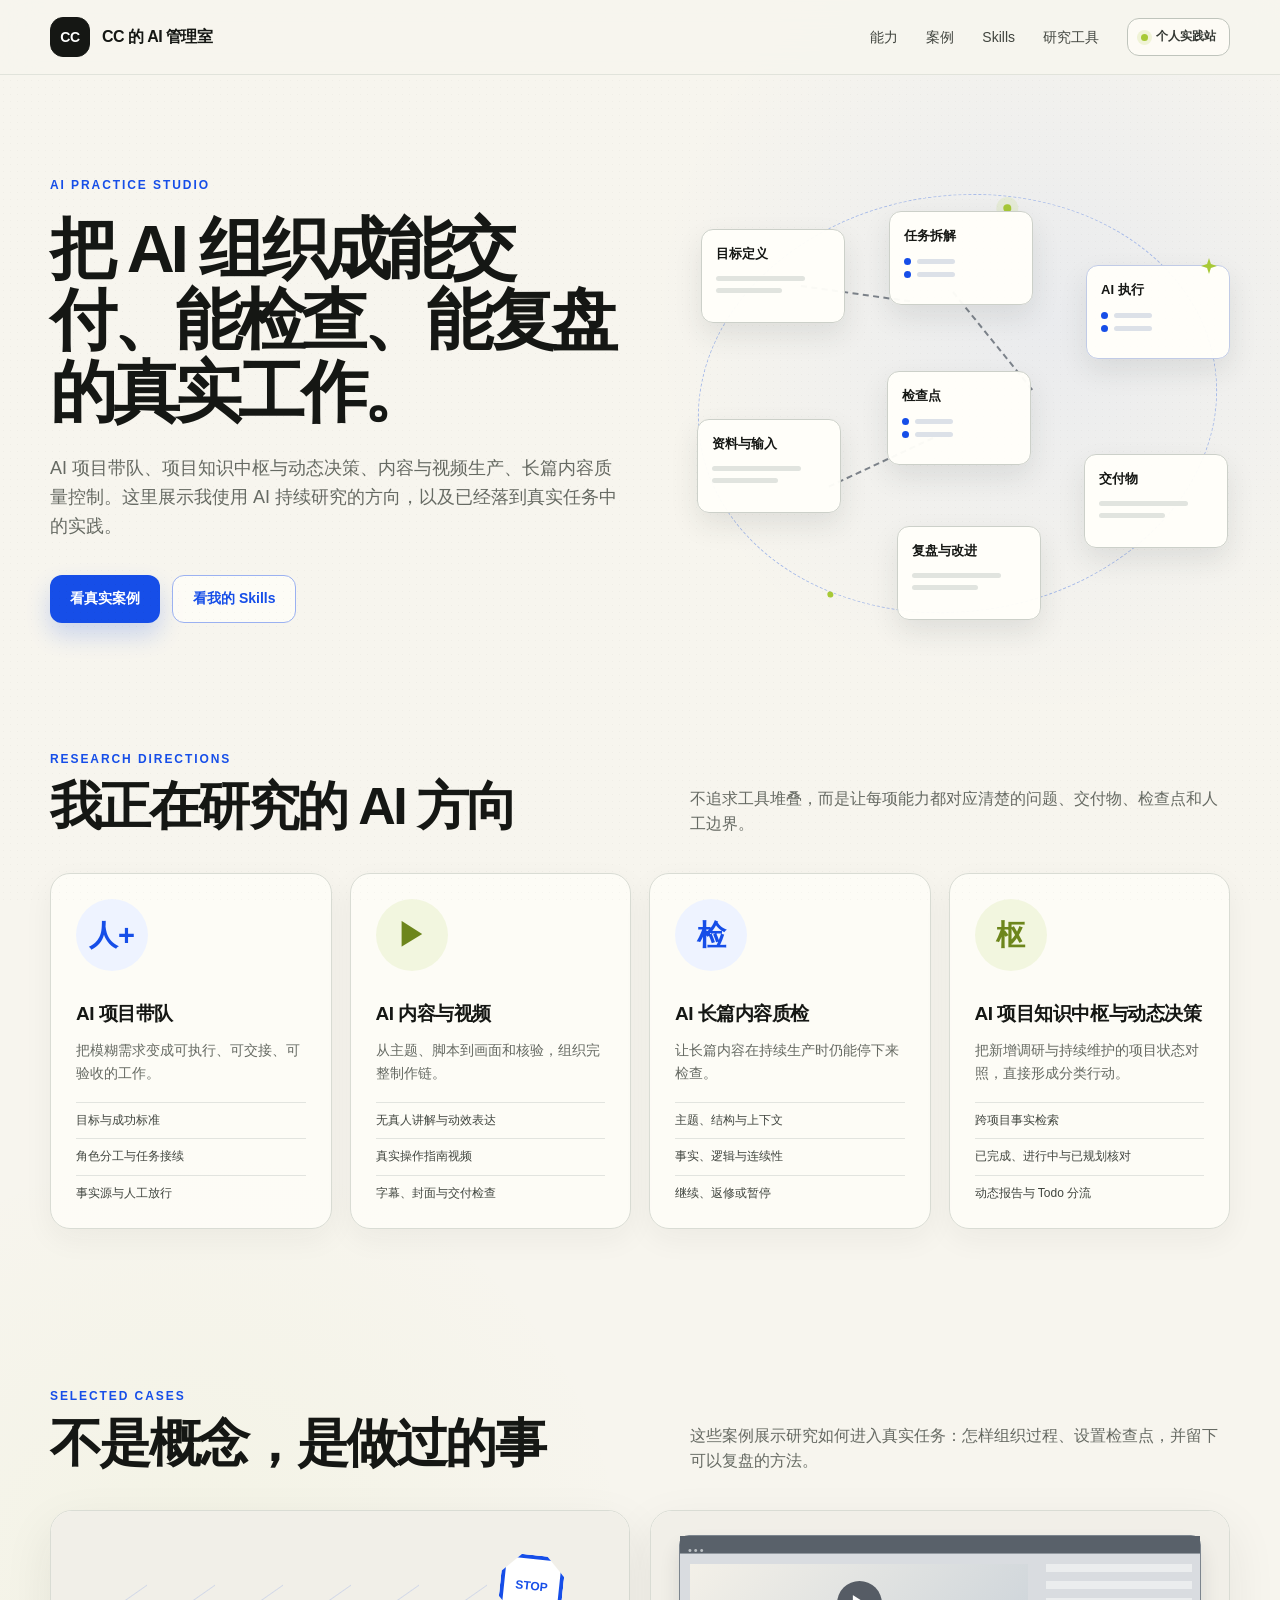
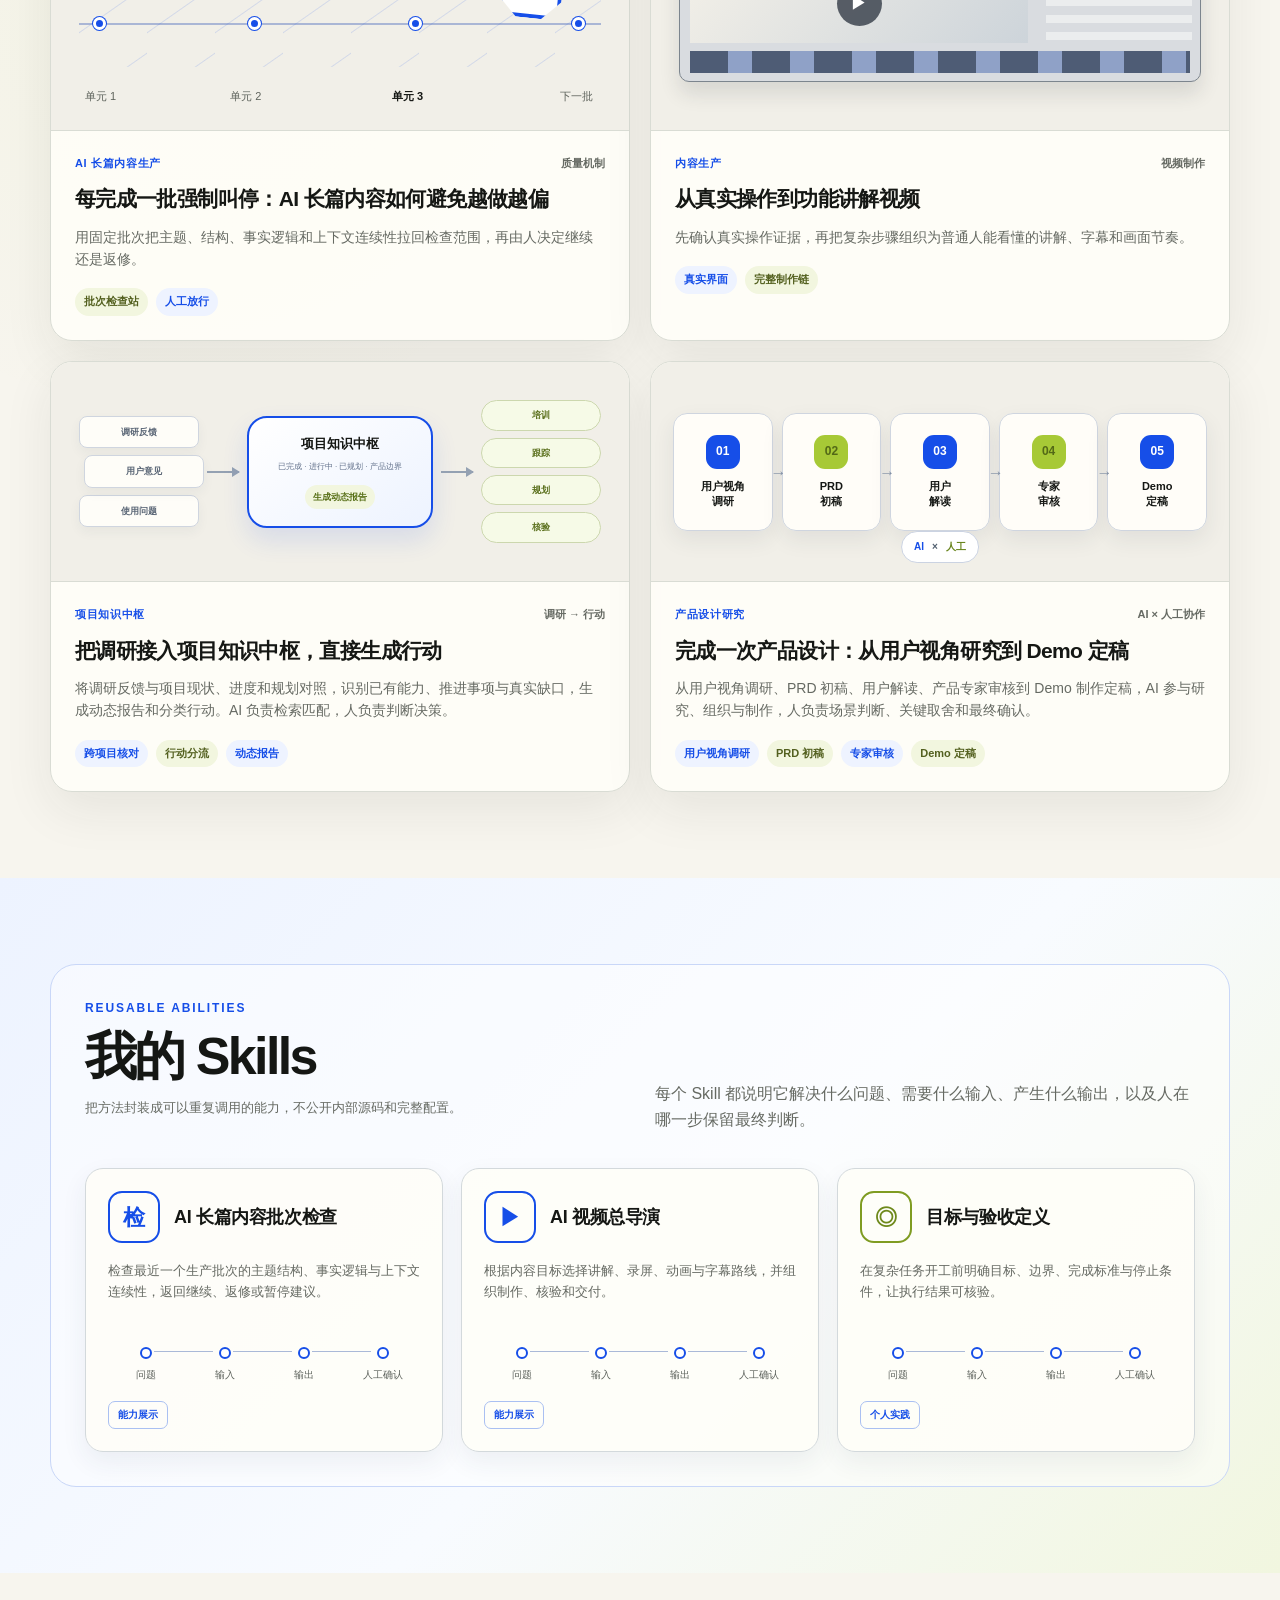
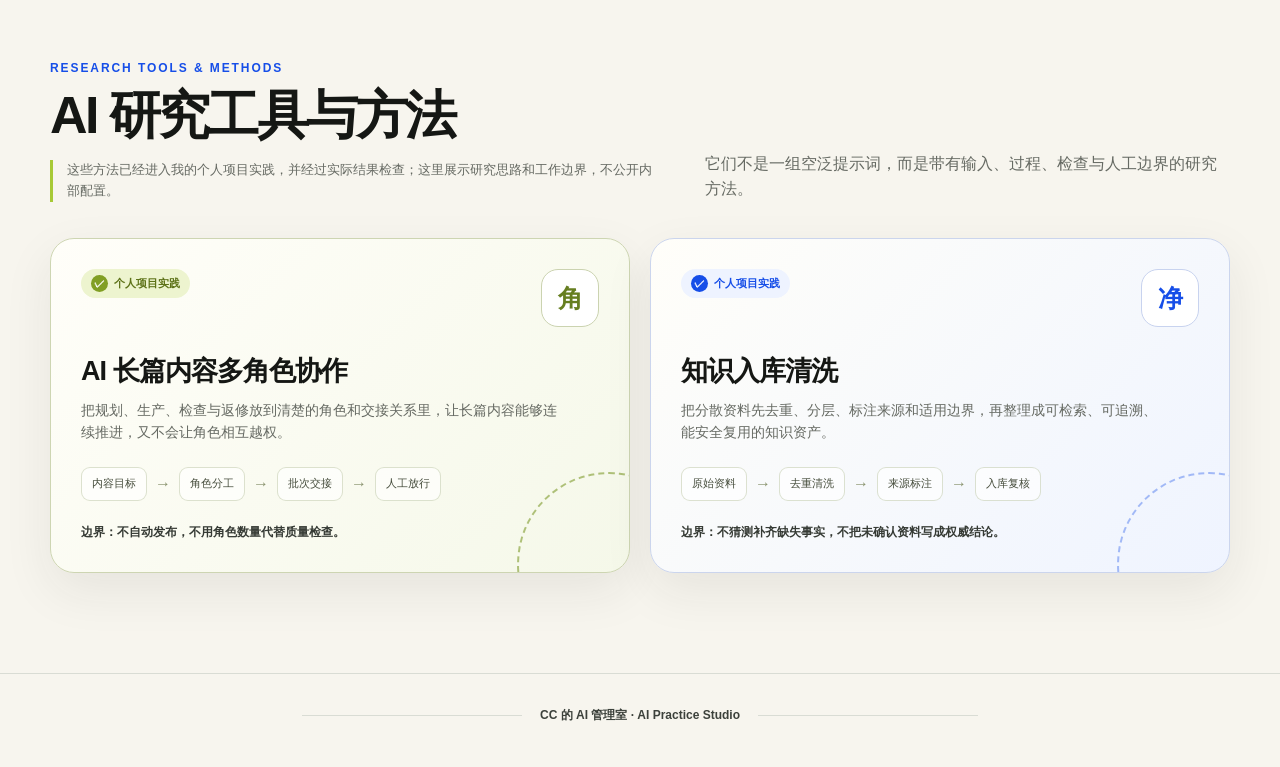
==== commit 6b35cfac: "发布项目知识中枢能力案例" ====
--- a/index.html
+++ b/index.html
@@ -152,11 +152,17 @@
     .video-side { position:absolute; right:8px; top:28px; width:28%; bottom:38px; background:repeating-linear-gradient(to bottom,#ebedee 0 8px,transparent 8px 17px); }
     .timeline { position:absolute; left:10px; right:10px; bottom:8px; height:22px; background:repeating-linear-gradient(to right,#4e5c75 0 38px,#8fa1c7 38px 62px); }
 
-    .target-ring { position:absolute; right:42px; top:42px; width:112px; height:112px; border:12px solid #4b5560; border-radius:50%; box-shadow:inset 0 0 0 12px #f1efe8,inset 0 0 0 23px #4b5560; }
-    .target-ring::after { content:""; position:absolute; width:62px; height:6px; top:47px; left:42px; border-radius:6px; background:var(--lime); transform:rotate(-42deg); transform-origin:left center; }
-    .check-sheet { position:absolute; left:32px; top:34px; width:112px; height:142px; padding:24px 14px 12px; border:1px solid #bcc0ba; border-radius:8px; background:#fffef9; box-shadow:0 10px 24px rgba(35,42,38,.10); }
-    .check-sheet::before { content:""; position:absolute; width:46px; height:10px; left:32px; top:-5px; border-radius:5px; background:#5d6670; }
-    .check-sheet i { display:block; height:8px; margin:12px 0; border-left:9px solid var(--lime); background:#e1e4df; }
+    .decision-visual { position:absolute; inset:24px 28px; display:grid; grid-template-columns:minmax(0,.78fr) 32px minmax(0,1.22fr) 32px minmax(0,.78fr); align-items:center; gap:8px; }
+    .survey-stack,.todo-stack { display:grid; gap:7px; }
+    .flow-arrow { position:relative; width:100%; height:2px; background:#94a1b2; }
+    .flow-arrow::after { content:""; position:absolute; right:-1px; top:-4px; border-top:5px solid transparent; border-bottom:5px solid transparent; border-left:8px solid #94a1b2; }
+    .survey-stack span { padding:8px 7px; border:1px solid #cfd5df; border-radius:8px; color:#596575; background:rgba(255,254,249,.94); font-size:9px; font-weight:750; text-align:center; box-shadow:0 5px 12px rgba(43,54,70,.05); }
+    .survey-stack span:nth-child(2) { transform:translateX(5px); }
+    .hub-core { position:relative; min-height:112px; display:flex; flex-direction:column; align-items:center; justify-content:center; padding:16px 10px; border:2px solid var(--blue); border-radius:20px; color:var(--ink); background:linear-gradient(145deg,#fff 0%,#edf3ff 100%); box-shadow:0 12px 26px rgba(22,78,232,.12); text-align:center; }
+    .hub-core b { font-size:13px; letter-spacing:-.01em; }
+    .hub-core span { margin-top:7px; color:#61708a; font-size:8px; line-height:1.45; }
+    .hub-core em { display:inline-flex; margin-top:12px; padding:5px 8px; border-radius:999px; color:#587018; background:var(--lime-soft); font-size:9px; font-style:normal; font-weight:800; }
+    .todo-stack span { padding:7px 6px; border:1px solid #ccd7ae; border-radius:999px; color:#5b701d; background:rgba(247,251,232,.96); font-size:9px; font-weight:800; text-align:center; }
 
     .design-process { position:absolute; inset:22px; display:grid; grid-template-columns:repeat(5,1fr); align-items:center; gap:9px; }
     .design-step { position:relative; min-height:118px; display:flex; flex-direction:column; align-items:center; justify-content:center; padding:12px 7px; border:1px solid #cfd5df; border-radius:14px; background:rgba(255,254,249,.94); box-shadow:0 9px 22px rgba(43,54,70,.08); text-align:center; }
@@ -244,6 +250,9 @@
       .capabilities { padding-top:24px; }
       .capability-grid { grid-template-columns:1fr; }
       .capability { min-height:0; }
+      .decision-visual { inset:20px 14px; grid-template-columns:minmax(0,.75fr) 18px minmax(0,1.15fr) 18px minmax(0,.75fr); gap:5px; }
+      .hub-core { min-height:108px; padding:14px 7px; }
+      .hub-core b { font-size:11px; }
       .skills-panel { padding:22px 14px; }
       .toolkit { min-height:0; padding:24px; }
       .toolkit h3 { font-size:23px; }
@@ -288,7 +297,7 @@
         <div>
           <div class="eyebrow">AI Practice Studio</div>
           <h1>把 AI 组织成能交付、能检查、能复盘的真实工作。</h1>
-          <p class="hero-copy">AI 项目带队、内容与视频生产、长篇内容质量控制，以及可复用的工作方法。这里展示我使用 AI 持续研究的方向，以及已经落到真实任务中的实践。</p>
+          <p class="hero-copy">AI 项目带队、项目知识中枢与动态决策、内容与视频生产、长篇内容质量控制。这里展示我使用 AI 持续研究的方向，以及已经落到真实任务中的实践。</p>
           <div class="actions">
             <a class="btn btn-primary" href="#cases">看真实案例</a>
             <a class="btn btn-secondary" href="#skills">看我的 Skills</a>
@@ -337,10 +346,10 @@
             <ul><li>主题、结构与上下文</li><li>事实、逻辑与连续性</li><li>继续、返修或暂停</li></ul>
           </article>
           <article class="capability">
-            <div class="cap-icon" aria-hidden="true">库</div>
-            <h3>AI 工作台与知识沉淀</h3>
-            <p>把一次任务的资料和判断整理成下一次可复用的起点。</p>
-            <ul><li>来源、版本与适用边界</li><li>任务结果与复盘记录</li><li>可检索的知识资产</li></ul>
+            <div class="cap-icon" aria-hidden="true">枢</div>
+            <h3>AI 项目知识中枢与动态决策</h3>
+            <p>把新增调研与持续维护的项目状态对照，直接形成分类行动。</p>
+            <ul><li>跨项目事实检索</li><li>已完成、进行中与已规划核对</li><li>动态报告与 Todo 分流</li></ul>
           </article>
         </div>
       </div>
@@ -375,12 +384,18 @@
             </div>
           </article>
           <article class="case">
-            <div class="case-visual" aria-hidden="true"><div class="check-sheet"><i></i><i></i><i></i><i></i></div><div class="target-ring"></div></div>
+            <div class="case-visual" aria-hidden="true">
+              <div class="decision-visual">
+                <div class="survey-stack"><span>调研反馈</span><span>用户意见</span><span>使用问题</span></div><i class="flow-arrow"></i>
+                <div class="hub-core"><b>项目知识中枢</b><span>已完成 · 进行中 · 已规划 · 产品边界</span><em>生成动态报告</em></div>
+                <i class="flow-arrow"></i><div class="todo-stack"><span>培训</span><span>跟踪</span><span>规划</span><span>核验</span></div>
+              </div>
+            </div>
             <div class="case-body">
-              <div class="case-kicker"><span>项目管理</span><span>验收定义</span></div>
-              <h3>让 AI 在开工前先说清目标与验收</h3>
-              <p>把目标、范围、禁止事项和成功标准前置，减少做完以后才发现方向不对。</p>
-              <div class="case-proof"><span class="tag blue">目标定义</span><span class="tag">结果核验</span></div>
+              <div class="case-kicker"><span>项目知识中枢</span><span>调研 → 行动</span></div>
+              <h3>把调研接入项目知识中枢，直接生成行动</h3>
+              <p>将调研反馈与项目现状、进度和规划对照，识别已有能力、推进事项与真实缺口，生成动态报告和分类行动。AI 负责检索匹配，人负责判断决策。</p>
+              <div class="case-proof"><span class="tag blue">跨项目核对</span><span class="tag">行动分流</span><span class="tag blue">动态报告</span></div>
             </div>
           </article>
           <article class="case">
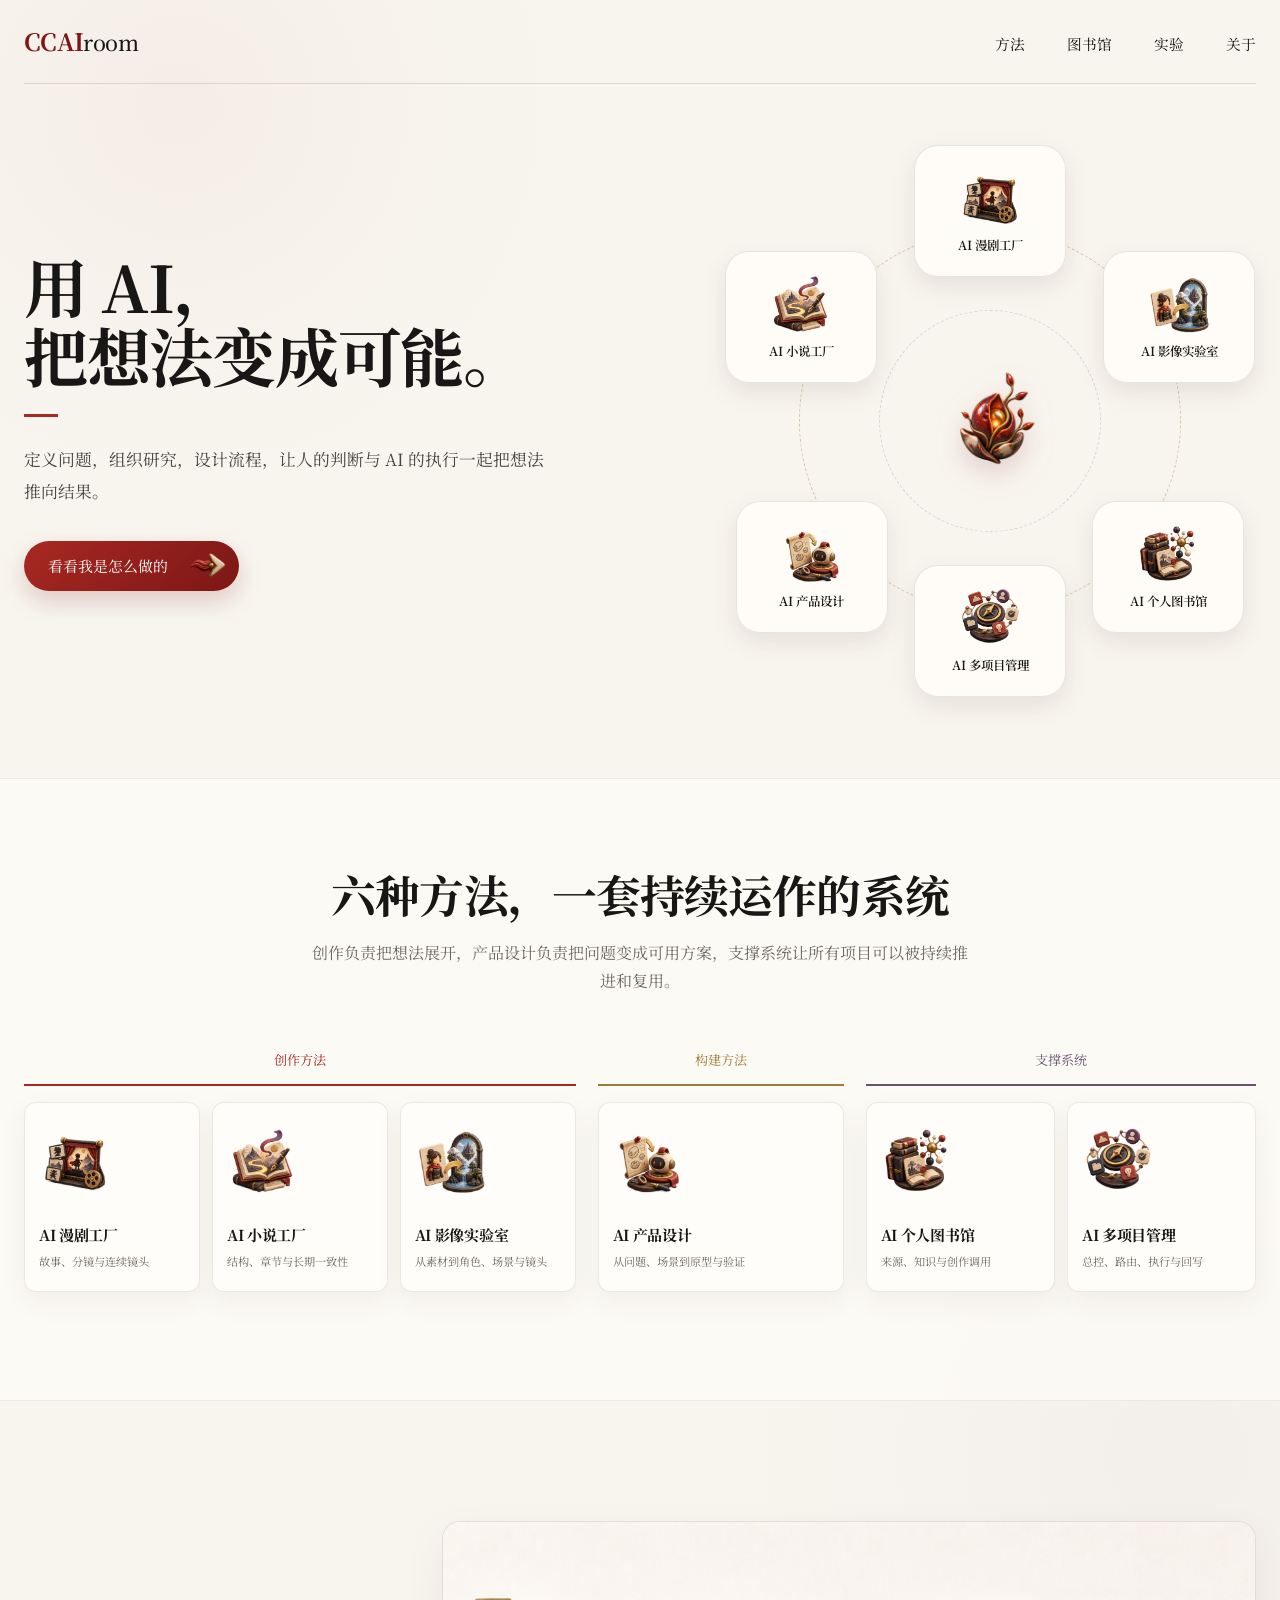
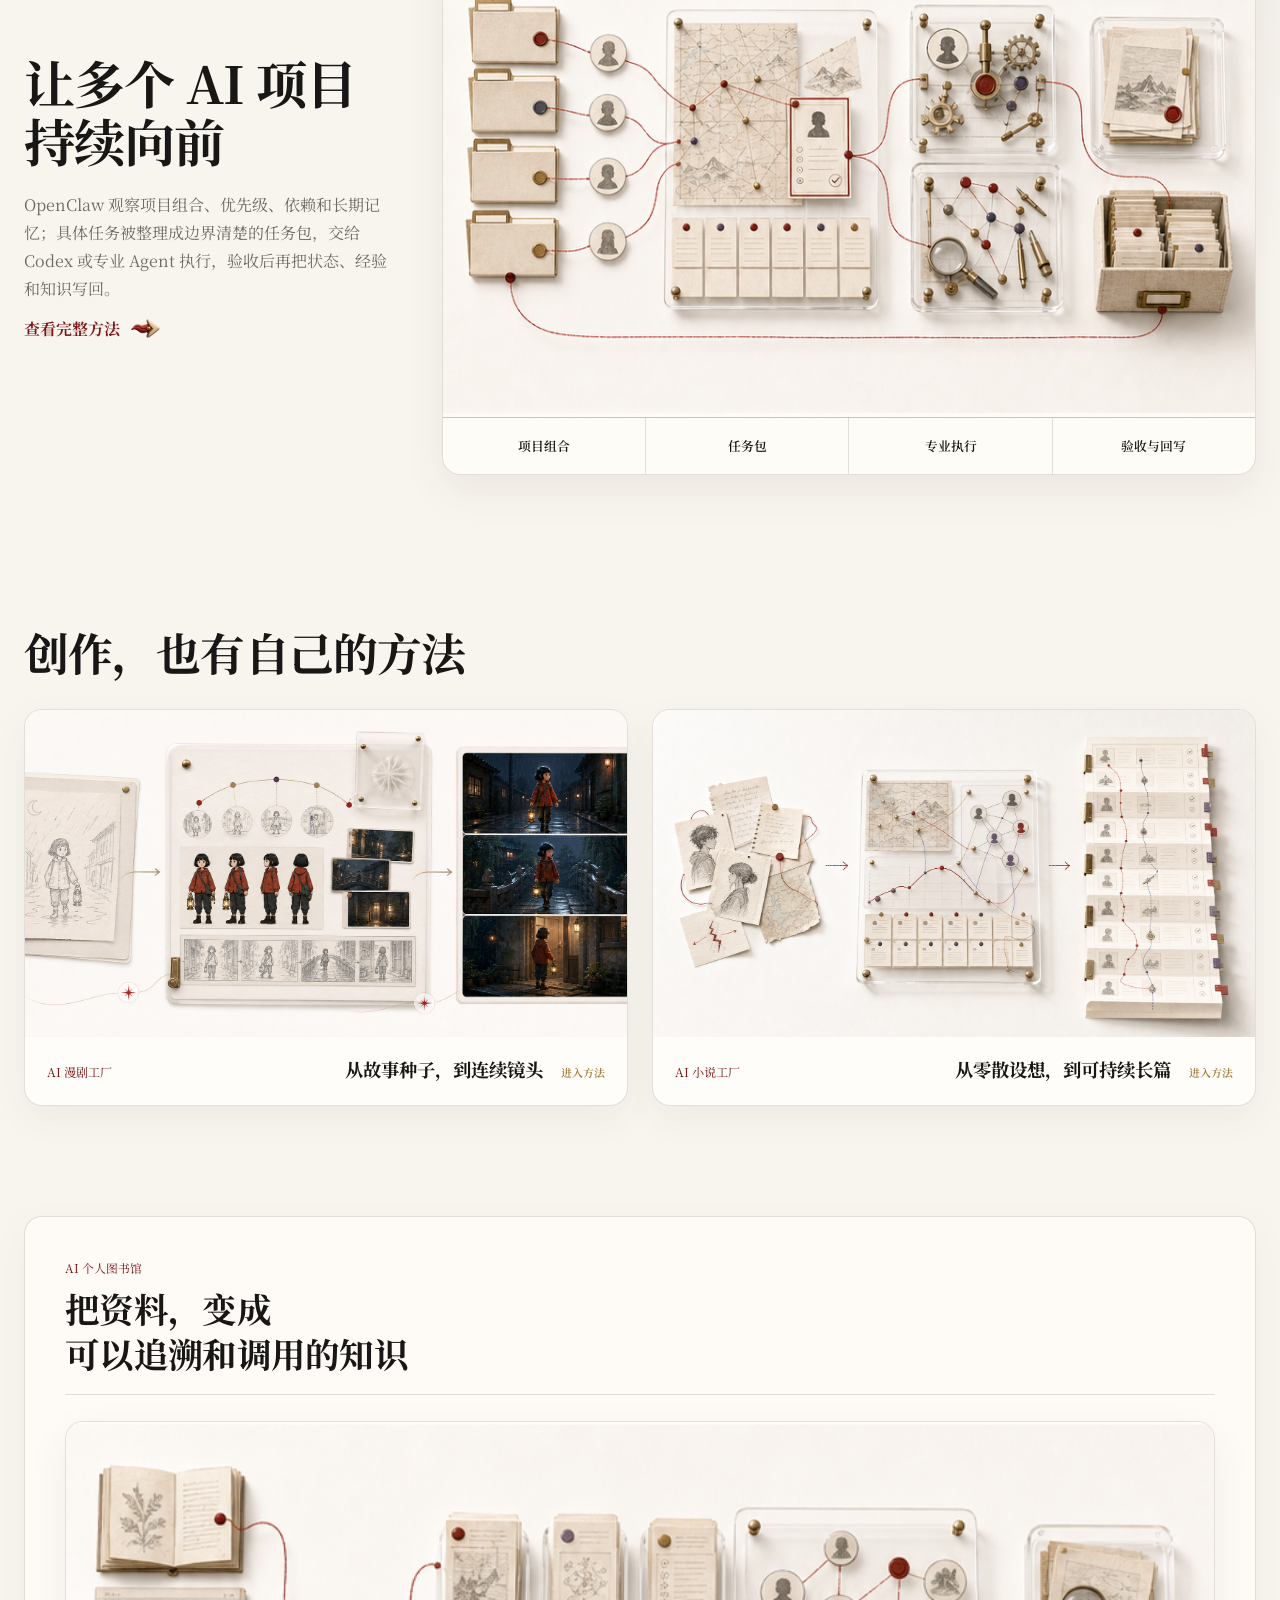
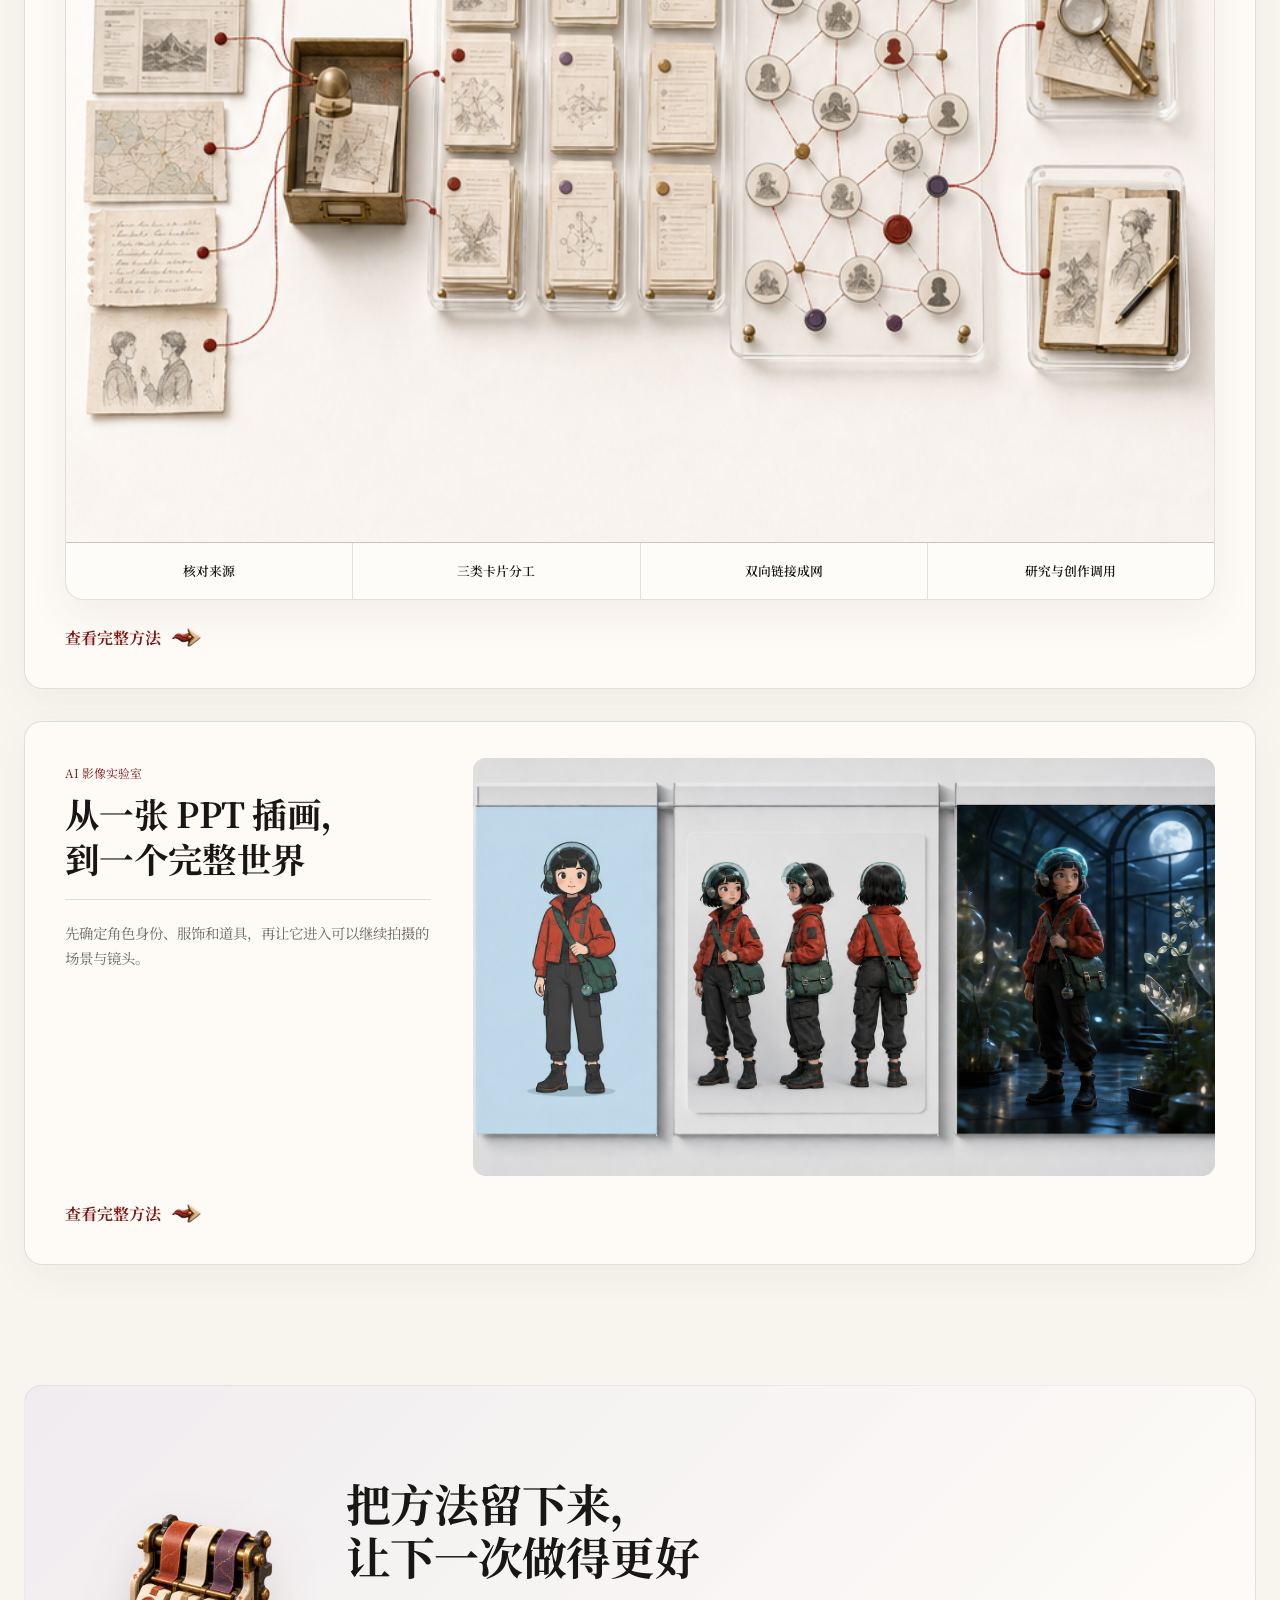
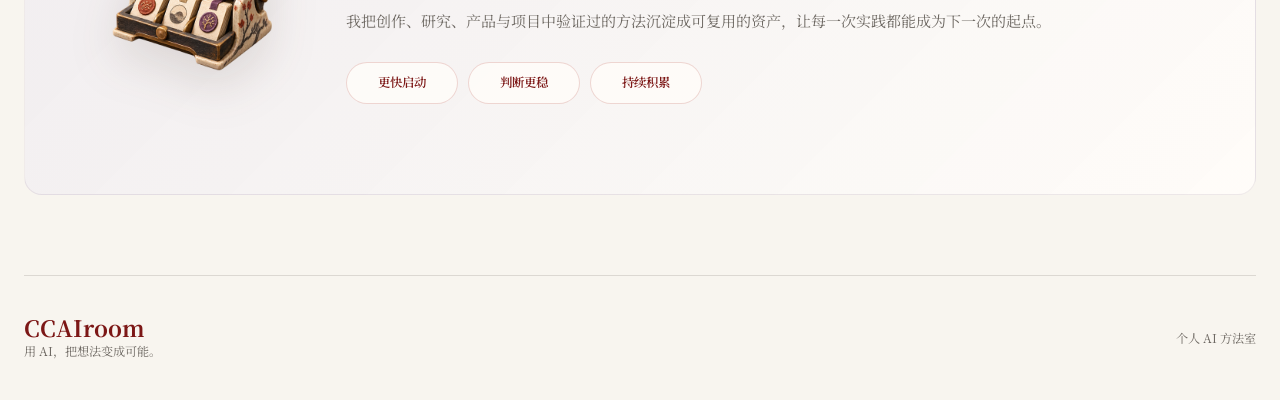
==== commit 20007792: "发布 CCAIroom V3 方法型网站" ====
--- a/index.html
+++ b/index.html
@@ -2,474 +2,136 @@
 <html lang="zh-CN">
 <head>
   <meta charset="utf-8">
-  <meta name="viewport" content="width=device-width,initial-scale=1">
-  <meta name="description" content="CC 的 AI 管理室：把 AI 组织成能交付、能检查、能复盘的真实工作。">
-  <meta name="theme-color" content="#f7f5ee">
-  <title>CC 的 AI 管理室｜AI 能力与实践</title>
-  <style>
-    :root {
-      --paper:#f7f5ee;
-      --surface:#fffef9;
-      --ink:#151714;
-      --muted:#666a63;
-      --line:#d9dcd4;
-      --blue:#164ee8;
-      --blue-soft:#eef3ff;
-      --lime:#a7c936;
-      --lime-soft:#f2f6df;
-      --slate:#343b46;
-      --red:#ef3340;
-      --shadow:0 18px 50px rgba(35,42,38,.08);
-      --radius:24px;
-    }
-
-    * { box-sizing:border-box; }
-    html { scroll-behavior:smooth; scroll-padding-top:88px; }
-    body {
-      margin:0;
-      color:var(--ink);
-      background:
-        radial-gradient(circle at 82% 8%,rgba(22,78,232,.06),transparent 25rem),
-        radial-gradient(circle at 15% 40%,rgba(167,201,54,.05),transparent 28rem),
-        var(--paper);
-      font-family:-apple-system,BlinkMacSystemFont,"PingFang SC","Microsoft YaHei",sans-serif;
-      line-height:1.6;
-      text-rendering:optimizeLegibility;
-    }
-    body::before {
-      content:"";
-      position:fixed;
-      inset:0;
-      pointer-events:none;
-      opacity:.2;
-      background-image:radial-gradient(circle,rgba(28,32,29,.16) .55px,transparent .7px);
-      background-size:7px 7px;
-    }
-    a { color:inherit; }
-    button,input,textarea,select { font:inherit; }
-    :focus-visible { outline:3px solid rgba(22,78,232,.38); outline-offset:4px; }
-    .wrap { width:min(1180px,calc(100% - 48px)); margin:0 auto; }
-    .sr-only { position:absolute; width:1px; height:1px; padding:0; margin:-1px; overflow:hidden; clip:rect(0,0,0,0); white-space:nowrap; border:0; }
-
-    header {
-      position:sticky;
-      top:0;
-      z-index:50;
-      border-bottom:1px solid rgba(217,220,212,.74);
-      background:rgba(247,245,238,.9);
-      backdrop-filter:blur(18px);
-    }
-    .nav { min-height:74px; display:flex; align-items:center; justify-content:space-between; gap:28px; }
-    .brand { display:flex; align-items:center; gap:12px; text-decoration:none; font-weight:820; letter-spacing:-.035em; }
-    .brand-mark { width:40px; height:40px; display:grid; place-items:center; border:1px solid var(--ink); border-radius:13px; background:var(--ink); color:#fff; font-size:14px; letter-spacing:-.03em; }
-    .nav-links { display:flex; align-items:center; gap:28px; font-size:14px; }
-    .nav-links a { color:#41453f; text-decoration:none; transition:color .2s ease; }
-    .nav-links a:hover { color:var(--blue); }
-    .nav-badge { display:inline-flex; align-items:center; gap:8px; padding:8px 13px; border:1px solid #bfc4bc; border-radius:12px; color:#343833; background:rgba(255,254,249,.72); font-size:12px; font-weight:700; white-space:nowrap; }
-    .nav-badge::before { content:""; width:7px; height:7px; border-radius:50%; background:var(--lime); box-shadow:0 0 0 4px rgba(167,201,54,.16); }
-
-    .hero { padding:92px 0 78px; }
-    .hero-grid { display:grid; grid-template-columns:minmax(0,1.03fr) minmax(420px,.97fr); gap:64px; align-items:center; }
-    .eyebrow { color:var(--blue); font-size:12px; font-weight:850; letter-spacing:.16em; text-transform:uppercase; }
-    h1,h2,h3,p { margin-top:0; }
-    h1 { margin:18px 0 25px; max-width:700px; font-size:clamp(48px,5.2vw,72px); line-height:1.08; letter-spacing:-.065em; font-weight:850; }
-    h2 { margin:8px 0 0; font-size:clamp(34px,4.2vw,52px); line-height:1.15; letter-spacing:-.05em; }
-    .hero-copy { max-width:650px; margin-bottom:0; color:var(--muted); font-size:18px; }
-    .actions { display:flex; flex-wrap:wrap; gap:12px; margin-top:34px; }
-    .btn { min-height:48px; display:inline-flex; align-items:center; justify-content:center; padding:11px 20px; border-radius:12px; text-decoration:none; font-size:14px; font-weight:760; transition:transform .2s ease,box-shadow .2s ease,background .2s ease; }
-    .btn:hover { transform:translateY(-2px); }
-    .btn-primary { color:#fff; background:var(--blue); box-shadow:0 12px 24px rgba(22,78,232,.20); }
-    .btn-secondary { border:1px solid #9bb1f1; color:var(--blue); background:rgba(255,254,249,.78); }
-
-    .orchestration { position:relative; min-height:465px; }
-    .orbit { position:absolute; inset:28px 12px 20px 8px; border:1px dashed #a9bce9; border-radius:50%; transform:rotate(-8deg); }
-    .orbit::before,.orbit::after { content:""; position:absolute; border-radius:50%; background:var(--lime); }
-    .orbit::before { width:8px; height:8px; top:4%; left:64%; box-shadow:0 0 0 7px rgba(167,201,54,.12); }
-    .orbit::after { width:6px; height:6px; bottom:8%; left:20%; }
-    .flow-line { position:absolute; height:1px; border-top:2px dashed #697079; transform-origin:left center; opacity:.85; }
-    .line-a { width:110px; left:112px; top:118px; transform:rotate(8deg); }
-    .line-b { width:126px; left:264px; top:124px; transform:rotate(51deg); }
-    .line-c { width:115px; left:244px; top:270px; transform:rotate(155deg); }
-    .flow-card { position:absolute; width:144px; min-height:94px; padding:14px; border:1px solid #ccd0c9; border-radius:12px; background:rgba(255,254,249,.96); box-shadow:0 12px 28px rgba(41,50,45,.10); }
-    .flow-card b { display:block; margin-bottom:11px; font-size:13px; }
-    .flow-card span { display:block; height:5px; margin-top:7px; border-radius:4px; background:#e1e4df; }
-    .flow-card span:nth-child(2) { width:78%; }
-    .flow-card span:nth-child(3) { width:58%; }
-    .card-goal { left:12px; top:62px; }
-    .card-route { left:200px; top:44px; }
-    .card-run { right:0; top:98px; border-color:#c1cbe6; }
-    .card-input { left:8px; top:252px; }
-    .card-check { left:198px; top:204px; }
-    .card-review { left:208px; bottom:12px; }
-    .card-output { right:2px; bottom:84px; }
-    .card-run::after { content:""; position:absolute; right:12px; top:-8px; width:16px; height:16px; background:var(--lime); clip-path:polygon(50% 0,62% 38%,100% 50%,62% 62%,50% 100%,38% 62%,0 50%,38% 38%); }
-    .mini-row { display:flex!important; align-items:center; gap:6px; width:auto!important; height:auto!important; margin-top:6px!important; background:none!important; }
-    .mini-row i { width:7px; height:7px; border-radius:50%; background:var(--blue); }
-    .mini-row em { width:38px; height:5px; border-radius:4px; background:#dce1e8; }
-
-    section { padding:86px 0; }
-    .section-head { display:flex; align-items:flex-end; justify-content:space-between; gap:42px; margin-bottom:36px; }
-    .section-head > div:first-child { max-width:620px; }
-    .section-intro { max-width:540px; margin:0; color:var(--muted); }
-    .section-note { margin-top:12px; color:var(--muted); font-size:13px; }
-
-    .capabilities { padding-top:40px; }
-    .capability-grid { display:grid; grid-template-columns:repeat(4,1fr); gap:18px; }
-    .capability { min-height:250px; padding:25px; border:1px solid var(--line); border-radius:20px; background:rgba(255,254,249,.78); box-shadow:0 10px 30px rgba(37,45,40,.05); }
-    .cap-icon { width:72px; height:72px; position:relative; display:grid; place-items:center; margin-bottom:28px; border-radius:50%; background:var(--blue-soft); color:var(--blue); font-size:29px; font-weight:800; }
-    .capability:nth-child(2) .cap-icon,.capability:nth-child(4) .cap-icon { background:var(--lime-soft); color:#6d861c; }
-    .capability h3 { margin:0 0 10px; font-size:19px; letter-spacing:-.025em; }
-    .capability p { margin:0; color:var(--muted); font-size:14px; }
-    .capability ul { margin:18px 0 0; padding:0; list-style:none; display:grid; gap:8px; }
-    .capability li { padding-top:8px; border-top:1px solid #e2e4df; color:#40453f; font-size:12px; }
-
-    .cases { padding-top:72px; }
-    .case-grid { display:grid; grid-template-columns:repeat(2,1fr); gap:20px; }
-    .case { overflow:hidden; border:1px solid var(--line); border-radius:22px; background:rgba(255,254,249,.88); box-shadow:var(--shadow); }
-    .case-visual { height:220px; position:relative; overflow:hidden; border-bottom:1px solid var(--line); background:#f1efe8; }
-    .case-body { padding:24px; }
-    .case-kicker { display:flex; align-items:center; justify-content:space-between; gap:12px; margin-bottom:12px; color:var(--blue); font-size:11px; font-weight:800; letter-spacing:.06em; }
-    .case-kicker span:last-child { color:var(--muted); font-weight:600; letter-spacing:0; }
-    .case h3 { margin:0 0 12px; font-size:21px; line-height:1.4; letter-spacing:-.03em; }
-    .case p { margin:0; color:var(--muted); font-size:14px; }
-    .case-proof { display:flex; gap:8px; flex-wrap:wrap; margin-top:18px; }
-    .tag { display:inline-flex; padding:5px 9px; border-radius:999px; color:#53601f; background:var(--lime-soft); font-size:11px; font-weight:700; }
-    .tag.blue { color:var(--blue); background:var(--blue-soft); }
-
-    .chapter-line { position:absolute; left:28px; right:28px; top:112px; height:2px; background:#aab6d5; }
-    .chapter-line::before { content:""; position:absolute; inset:-48px 0 auto; height:92px; background:linear-gradient(145deg,transparent 49%,rgba(22,78,232,.14) 50%,transparent 51%); background-size:68px 68px; }
-    .chapter-dot { position:absolute; top:106px; width:13px; height:13px; border:3px solid #fff; border-radius:50%; background:var(--blue); box-shadow:0 0 0 1px var(--blue); }
-    .dot-1 { left:42px; } .dot-2 { left:34%; } .dot-3 { left:62%; } .dot-4 { right:44px; }
-    .chapter-label { position:absolute; bottom:24px; color:#5e635c; font-size:11px; }
-    .label-1 { left:34px; } .label-2 { left:31%; } .label-3 { left:59%; font-weight:800; color:var(--ink); } .label-4 { right:36px; }
-    .stop { position:absolute; right:66px; top:44px; width:63px; height:63px; display:grid; place-items:center; border:4px solid var(--blue); color:var(--blue); background:#fff; font-size:12px; font-weight:900; clip-path:polygon(30% 0,70% 0,100% 30%,100% 70%,70% 100%,30% 100%,0 70%,0 30%); transform:rotate(6deg); }
-
-    .video-window { position:absolute; inset:24px 28px 48px; border:1px solid #7c858e; border-radius:10px; background:#d9dce0; box-shadow:0 12px 20px rgba(34,42,48,.12); }
-    .video-top { height:18px; border-bottom:1px solid #9299a0; background:#59616a; }
-    .video-top::before { content:"•••"; padding-left:8px; color:#bbc0c4; font-size:11px; letter-spacing:2px; }
-    .video-screen { position:absolute; left:10px; top:28px; width:65%; bottom:38px; display:grid; place-items:center; background:linear-gradient(135deg,#f3f0e8,#cdd4da); }
-    .play { width:45px; height:45px; display:grid; place-items:center; border-radius:50%; color:#fff; background:rgba(52,59,70,.8); font-size:18px; }
-    .video-side { position:absolute; right:8px; top:28px; width:28%; bottom:38px; background:repeating-linear-gradient(to bottom,#ebedee 0 8px,transparent 8px 17px); }
-    .timeline { position:absolute; left:10px; right:10px; bottom:8px; height:22px; background:repeating-linear-gradient(to right,#4e5c75 0 38px,#8fa1c7 38px 62px); }
-
-    .decision-visual { position:absolute; inset:24px 28px; display:grid; grid-template-columns:minmax(0,.78fr) 32px minmax(0,1.22fr) 32px minmax(0,.78fr); align-items:center; gap:8px; }
-    .survey-stack,.todo-stack { display:grid; gap:7px; }
-    .flow-arrow { position:relative; width:100%; height:2px; background:#94a1b2; }
-    .flow-arrow::after { content:""; position:absolute; right:-1px; top:-4px; border-top:5px solid transparent; border-bottom:5px solid transparent; border-left:8px solid #94a1b2; }
-    .survey-stack span { padding:8px 7px; border:1px solid #cfd5df; border-radius:8px; color:#596575; background:rgba(255,254,249,.94); font-size:9px; font-weight:750; text-align:center; box-shadow:0 5px 12px rgba(43,54,70,.05); }
-    .survey-stack span:nth-child(2) { transform:translateX(5px); }
-    .hub-core { position:relative; min-height:112px; display:flex; flex-direction:column; align-items:center; justify-content:center; padding:16px 10px; border:2px solid var(--blue); border-radius:20px; color:var(--ink); background:linear-gradient(145deg,#fff 0%,#edf3ff 100%); box-shadow:0 12px 26px rgba(22,78,232,.12); text-align:center; }
-    .hub-core b { font-size:13px; letter-spacing:-.01em; }
-    .hub-core span { margin-top:7px; color:#61708a; font-size:8px; line-height:1.45; }
-    .hub-core em { display:inline-flex; margin-top:12px; padding:5px 8px; border-radius:999px; color:#587018; background:var(--lime-soft); font-size:9px; font-style:normal; font-weight:800; }
-    .todo-stack span { padding:7px 6px; border:1px solid #ccd7ae; border-radius:999px; color:#5b701d; background:rgba(247,251,232,.96); font-size:9px; font-weight:800; text-align:center; }
-
-    .design-process { position:absolute; inset:22px; display:grid; grid-template-columns:repeat(5,1fr); align-items:center; gap:9px; }
-    .design-step { position:relative; min-height:118px; display:flex; flex-direction:column; align-items:center; justify-content:center; padding:12px 7px; border:1px solid #cfd5df; border-radius:14px; background:rgba(255,254,249,.94); box-shadow:0 9px 22px rgba(43,54,70,.08); text-align:center; }
-    .design-step:not(:last-child)::after { content:"→"; position:absolute; right:-15px; top:46px; z-index:2; color:#8290a5; font-size:16px; font-weight:800; }
-    .design-step i { width:34px; height:34px; display:grid; place-items:center; margin-bottom:10px; border-radius:11px; color:#fff; background:var(--blue); font-size:12px; font-style:normal; font-weight:850; }
-    .design-step:nth-child(even) i { color:#536917; background:var(--lime); }
-    .design-step b { font-size:11px; line-height:1.35; }
-    .design-collab { position:absolute; left:50%; bottom:18px; display:flex; align-items:center; gap:8px; padding:7px 12px; border:1px solid #cbd3e2; border-radius:999px; color:#526070; background:#fff; font-size:10px; font-weight:700; transform:translateX(-50%); white-space:nowrap; }
-    .design-collab::before { content:"AI"; color:var(--blue); }
-    .design-collab::after { content:"人工"; color:#69851d; }
-
-    .skills { background:linear-gradient(135deg,#edf3ff,#f8fbff 55%,#f1f6df); }
-    .skills-panel { padding:34px; border:1px solid #c9d7f8; border-radius:26px; background:rgba(255,255,255,.5); }
-    .skill-grid { display:grid; grid-template-columns:repeat(3,1fr); gap:18px; }
-    .skill { min-height:250px; padding:22px; border:1px solid #d3d9dc; border-radius:18px; background:rgba(255,254,249,.88); box-shadow:0 10px 26px rgba(39,55,78,.07); }
-    .skill-head { display:flex; align-items:center; gap:14px; }
-    .skill-icon { width:52px; height:52px; display:grid; place-items:center; flex:0 0 auto; border:2px solid var(--blue); border-radius:14px; color:var(--blue); font-size:22px; font-weight:800; }
-    .skill:nth-child(3) .skill-icon { border-color:#7f9c22; color:#6e891b; }
-    .skill h3 { margin:0; font-size:18px; letter-spacing:-.02em; }
-    .skill p { min-height:66px; margin:18px 0 0; color:var(--muted); font-size:13px; }
-    .micro-flow { display:grid; grid-template-columns:repeat(4,1fr); gap:4px; margin-top:18px; }
-    .micro-flow span { position:relative; padding-top:22px; color:#5d625c; text-align:center; font-size:10px; }
-    .micro-flow span::before { content:""; position:absolute; width:8px; height:8px; top:2px; left:50%; border:2px solid var(--blue); border-radius:50%; transform:translateX(-50%); background:#fff; }
-    .micro-flow span:not(:last-child)::after { content:""; position:absolute; left:calc(50% + 8px); right:calc(-50% + 8px); top:6px; border-top:1px solid #aab9d8; }
-    .skill-status { display:inline-flex; margin-top:18px; padding:5px 9px; border:1px solid #aac0f2; border-radius:7px; color:var(--blue); font-size:10px; font-weight:750; }
-
-    .toolkits { padding-bottom:100px; }
-    .verified-note { max-width:710px; margin:14px 0 0; padding-left:14px; border-left:3px solid var(--lime); color:var(--muted); font-size:13px; }
-    .toolkit-grid { display:grid; grid-template-columns:1fr 1fr; gap:20px; margin-top:34px; }
-    .toolkit { position:relative; min-height:330px; overflow:hidden; padding:30px; border:1px solid #cdd5b2; border-radius:24px; background:linear-gradient(135deg,#fffef9 0%,#f5f8e9 100%); box-shadow:var(--shadow); }
-    .toolkit:nth-child(2) { border-color:#cbd5ed; background:linear-gradient(135deg,#fffef9 0%,#eff4ff 100%); }
-    .toolkit::after { content:""; position:absolute; width:180px; height:180px; right:-72px; bottom:-84px; border:2px dashed rgba(116,146,26,.55); border-radius:50%; }
-    .toolkit:nth-child(2)::after { border-color:rgba(22,78,232,.36); }
-    .toolkit-top { display:flex; align-items:flex-start; justify-content:space-between; gap:20px; }
-    .verified { display:inline-flex; align-items:center; gap:6px; padding:6px 10px; border-radius:999px; color:#5d7218; background:#edf4cf; font-size:11px; font-weight:800; }
-    .verified::before { content:"✓"; width:17px; height:17px; display:grid; place-items:center; border-radius:50%; color:#fff; background:#819f24; }
-    .toolkit:nth-child(2) .verified { color:var(--blue); background:var(--blue-soft); }
-    .toolkit:nth-child(2) .verified::before { background:var(--blue); }
-    .toolkit-symbol { width:58px; height:58px; display:grid; place-items:center; border:1px solid #cbd3b0; border-radius:17px; color:#667e20; background:#fff; font-size:25px; font-weight:850; }
-    .toolkit:nth-child(2) .toolkit-symbol { border-color:#c8d3ef; color:var(--blue); }
-    .toolkit h3 { max-width:420px; margin:28px 0 10px; font-size:27px; line-height:1.25; letter-spacing:-.035em; }
-    .toolkit p { max-width:480px; margin:0; color:var(--muted); font-size:14px; }
-    .toolkit-flow { display:flex; flex-wrap:wrap; align-items:center; gap:8px; margin-top:24px; }
-    .toolkit-flow span { padding:7px 10px; border:1px solid rgba(113,133,63,.24); border-radius:9px; background:rgba(255,255,255,.64); color:#454c3b; font-size:11px; }
-    .toolkit-flow i { color:#89936e; font-style:normal; }
-    .toolkit-boundary { margin-top:22px!important; color:#353a34!important; font-size:12px!important; font-weight:650; }
-
-    footer { padding:32px 0 42px; border-top:1px solid var(--line); color:var(--muted); font-size:12px; }
-    .footer-row { display:flex; align-items:center; justify-content:center; gap:18px; text-align:center; }
-    .footer-row::before,.footer-row::after { content:""; width:220px; height:1px; background:var(--line); }
-    .footer-row strong { color:#3c413b; font-weight:700; white-space:nowrap; }
-
-    @media (max-width:1040px) {
-      .hero-grid { grid-template-columns:1fr; }
-      .hero-copy { max-width:760px; }
-      .orchestration { max-width:600px; width:100%; }
-      .capability-grid { grid-template-columns:1fr 1fr; }
-      .case-grid { grid-template-columns:1fr; }
-      .case { display:grid; grid-template-columns:.82fr 1.18fr; }
-      .case-visual { height:auto; min-height:230px; border-bottom:0; border-right:1px solid var(--line); }
-      .section-head { align-items:flex-start; flex-direction:column; }
-      .section-intro { max-width:720px; }
-    }
-    @media (max-width:820px) {
-      .nav-links a { display:none; }
-      .skill-grid,.toolkit-grid { grid-template-columns:1fr; }
-      .skill { min-height:0; }
-      .case { display:block; }
-      .case-visual { min-height:220px; border-right:0; border-bottom:1px solid var(--line); }
-      .footer-row::before,.footer-row::after { width:90px; }
-    }
-    @media (max-width:620px) {
-      .wrap { width:min(100% - 28px,1180px); }
-      .hero-grid { overflow:hidden; }
-      .nav { min-height:64px; }
-      .brand-name { font-size:14px; }
-      .brand-mark { width:35px; height:35px; }
-      .nav-badge { padding:7px 9px; font-size:10px; }
-      .hero { padding:62px 0 48px; }
-      h1 { font-size:clamp(39px,11.2vw,52px); }
-      .hero-copy { font-size:16px; }
-      .actions .btn { width:100%; }
-      .orchestration { min-height:430px; transform:scale(.9); transform-origin:left top; width:111%; margin-bottom:-38px; }
-      section { padding:62px 0; }
-      .capabilities { padding-top:24px; }
-      .capability-grid { grid-template-columns:1fr; }
-      .capability { min-height:0; }
-      .decision-visual { inset:20px 14px; grid-template-columns:minmax(0,.75fr) 18px minmax(0,1.15fr) 18px minmax(0,.75fr); gap:5px; }
-      .hub-core { min-height:108px; padding:14px 7px; }
-      .hub-core b { font-size:11px; }
-      .skills-panel { padding:22px 14px; }
-      .toolkit { min-height:0; padding:24px; }
-      .toolkit h3 { font-size:23px; }
-      .footer-row::before,.footer-row::after { width:28px; }
-    }
-    @media (max-width:430px) {
-      .brand-name { display:none; }
-      .orchestration { min-height:395px; transform:scale(.78); width:128%; margin-bottom:-78px; }
-      .section-head { margin-bottom:28px; }
-      h2 { font-size:34px; }
-      .micro-flow span { font-size:9px; }
-      .toolkit-flow { align-items:flex-start; flex-direction:column; }
-      .toolkit-flow i { transform:rotate(90deg); margin-left:15px; }
-      .footer-row::before,.footer-row::after { display:none; }
-    }
-    @media (prefers-reduced-motion:reduce) {
-      html { scroll-behavior:auto; }
-      *,*::before,*::after { transition:none!important; }
-    }
-  </style>
+  <meta name="viewport" content="width=device-width, initial-scale=1">
+  <meta name="description" content="CCAIroom：用 AI，把想法变成可能。这里记录创作、研究、产品与项目如何被组织成可以持续运作的方法。">
+  <meta name="theme-color" content="#f8f5ef">
+  <title>CCAIroom｜用 AI，把想法变成可能</title>
+  <link rel="icon" href="assets/favicon.svg" type="image/svg+xml">
+  <link rel="preconnect" href="https://fonts.googleapis.com">
+  <link rel="preconnect" href="https://fonts.gstatic.com" crossorigin>
+  <link href="https://fonts.googleapis.com/css2?family=Noto+Serif+SC:wght@400;500;600;700&amp;display=swap" rel="stylesheet">
+  <link rel="stylesheet" href="assets/styles.css">
 </head>
 <body>
-  <header>
-    <div class="wrap nav">
-      <a class="brand" href="#top" aria-label="返回首页">
-        <span class="brand-mark">CC</span>
-        <span class="brand-name">CC 的 AI 管理室</span>
-      </a>
-      <nav class="nav-links" aria-label="主导航">
-        <a href="#capabilities">能力</a>
-        <a href="#cases">案例</a>
-        <a href="#skills">Skills</a>
-        <a href="#toolkits">研究工具</a>
-        <span class="nav-badge">个人实践站</span>
-      </nav>
-    </div>
+  <a class="skip-link" href="#main">跳到主要内容</a>
+
+  <header class="site-header" id="top">
+    <a class="brand" href="#top" aria-label="CCAIroom 首页"><span class="brand-main">CCAI</span><span class="brand-sub">room</span></a>
+    <button class="menu-toggle" type="button" aria-expanded="false" aria-controls="primary-nav">
+      <span class="sr-only">打开导航</span><span></span><span></span>
+    </button>
+    <nav class="primary-nav" id="primary-nav" aria-label="主导航">
+      <a href="#methods">方法</a><a href="methods/ai-library.html">图书馆</a><a href="methods/ai-visual-lab.html">实验</a><a href="#about">关于</a>
+    </nav>
   </header>
 
-  <main id="top">
-    <section class="hero">
-      <div class="wrap hero-grid">
-        <div>
-          <div class="eyebrow">AI Practice Studio</div>
-          <h1>把 AI 组织成能交付、能检查、能复盘的真实工作。</h1>
-          <p class="hero-copy">AI 项目带队、项目知识中枢与动态决策、内容与视频生产、长篇内容质量控制。这里展示我使用 AI 持续研究的方向，以及已经落到真实任务中的实践。</p>
-          <div class="actions">
-            <a class="btn btn-primary" href="#cases">看真实案例</a>
-            <a class="btn btn-secondary" href="#skills">看我的 Skills</a>
-          </div>
-        </div>
+  <main id="main">
+    <section class="hero section-shell" aria-labelledby="hero-title">
+      <div class="hero-copy">
+        <h1 id="hero-title"><span>用 AI，</span><span class="hero-nowrap">把想法变成可能。</span></h1>
+        <p class="hero-lede">定义问题，组织研究，设计流程，让人的判断与 AI 的执行一起把想法推向结果。</p>
+        <a class="primary-button" href="#methods">看看我是怎么做的 <img class="button-arrow" src="assets/icons/action-arrow-tight-v1.png" width="400" height="260" alt="" aria-hidden="true"></a>
+      </div>
 
-        <aside class="orchestration" aria-label="从目标定义到复盘改进的 AI 工作链示意">
-          <div class="orbit"></div>
-          <span class="flow-line line-a"></span>
-          <span class="flow-line line-b"></span>
-          <span class="flow-line line-c"></span>
-          <div class="flow-card card-goal"><b>目标定义</b><span></span><span></span></div>
-          <div class="flow-card card-route"><b>任务拆解</b><span class="mini-row"><i></i><em></em></span><span class="mini-row"><i></i><em></em></span></div>
-          <div class="flow-card card-run"><b>AI 执行</b><span class="mini-row"><i></i><em></em></span><span class="mini-row"><i></i><em></em></span></div>
-          <div class="flow-card card-input"><b>资料与输入</b><span></span><span></span></div>
-          <div class="flow-card card-check"><b>检查点</b><span class="mini-row"><i></i><em></em></span><span class="mini-row"><i></i><em></em></span></div>
-          <div class="flow-card card-review"><b>复盘与改进</b><span></span><span></span></div>
-          <div class="flow-card card-output"><b>交付物</b><span></span><span></span></div>
-        </aside>
+      <div class="method-orbit" aria-label="六种 AI 方法围绕想法形成一套系统">
+        <span class="orbit-ring orbit-ring-one" aria-hidden="true"></span><span class="orbit-ring orbit-ring-two" aria-hidden="true"></span>
+        <div class="idea-spark" aria-hidden="true"><img src="assets/icons/idea-seed-v1.png" width="512" height="512" alt=""></div>
+        <a class="orbit-node orbit-node-1" href="methods/ai-story-factory.html"><span class="method-icon" aria-hidden="true"><img src="assets/icons/ai-story-factory-v1.png" width="443" height="443" alt=""></span><b>AI 漫剧工厂</b></a>
+        <a class="orbit-node orbit-node-2" href="methods/ai-novel-factory.html"><span class="method-icon" aria-hidden="true"><img src="assets/icons/ai-novel-factory-v1.png" width="443" height="443" alt=""></span><b>AI 小说工厂</b></a>
+        <a class="orbit-node orbit-node-3" href="methods/ai-visual-lab.html"><span class="method-icon" aria-hidden="true"><img src="assets/icons/ai-visual-lab-v1.png" width="443" height="443" alt=""></span><b>AI 影像实验室</b></a>
+        <a class="orbit-node orbit-node-4" href="#product-method"><span class="method-icon" aria-hidden="true"><img src="assets/icons/ai-product-design-v1.png" width="443" height="443" alt=""></span><b>AI 产品设计</b></a>
+        <a class="orbit-node orbit-node-5" href="methods/ai-library.html"><span class="method-icon" aria-hidden="true"><img src="assets/icons/ai-library-v1.png" width="443" height="443" alt=""></span><b>AI 个人图书馆</b></a>
+        <a class="orbit-node orbit-node-6" href="methods/ai-project-management.html"><span class="method-icon" aria-hidden="true"><img src="assets/icons/ai-project-management-v1.png" width="443" height="443" alt=""></span><b>AI 多项目管理</b></a>
       </div>
     </section>
 
-    <section class="capabilities" id="capabilities">
-      <div class="wrap">
-        <div class="section-head">
-          <div><div class="eyebrow">Research Directions</div><h2>我正在研究的 AI 方向</h2></div>
-          <p class="section-intro">不追求工具堆叠，而是让每项能力都对应清楚的问题、交付物、检查点和人工边界。</p>
-        </div>
-        <div class="capability-grid">
-          <article class="capability">
-            <div class="cap-icon" aria-hidden="true">人+</div>
-            <h3>AI 项目带队</h3>
-            <p>把模糊需求变成可执行、可交接、可验收的工作。</p>
-            <ul><li>目标与成功标准</li><li>角色分工与任务接续</li><li>事实源与人工放行</li></ul>
-          </article>
-          <article class="capability">
-            <div class="cap-icon" aria-hidden="true">▶</div>
-            <h3>AI 内容与视频</h3>
-            <p>从主题、脚本到画面和核验，组织完整制作链。</p>
-            <ul><li>无真人讲解与动效表达</li><li>真实操作指南视频</li><li>字幕、封面与交付检查</li></ul>
-          </article>
-          <article class="capability">
-            <div class="cap-icon" aria-hidden="true">检</div>
-            <h3>AI 长篇内容质检</h3>
-            <p>让长篇内容在持续生产时仍能停下来检查。</p>
-            <ul><li>主题、结构与上下文</li><li>事实、逻辑与连续性</li><li>继续、返修或暂停</li></ul>
-          </article>
-          <article class="capability">
-            <div class="cap-icon" aria-hidden="true">枢</div>
-            <h3>AI 项目知识中枢与动态决策</h3>
-            <p>把新增调研与持续维护的项目状态对照，直接形成分类行动。</p>
-            <ul><li>跨项目事实检索</li><li>已完成、进行中与已规划核对</li><li>动态报告与 Todo 分流</li></ul>
-          </article>
-        </div>
+    <section class="methods-section" id="methods" aria-labelledby="methods-title">
+      <div class="section-heading centered">
+        <h2 id="methods-title">六种方法，一套持续运作的系统</h2>
+        <p>创作负责把想法展开，产品设计负责把问题变成可用方案，支撑系统让所有项目可以被持续推进和复用。</p>
+      </div>
+      <div class="method-families section-shell">
+        <section class="method-family family-creation" aria-labelledby="creation-title">
+          <div class="family-heading"><span id="creation-title">创作方法</span></div>
+          <div class="family-grid family-grid-three">
+            <a class="method-card" href="methods/ai-story-factory.html"><span class="method-icon" aria-hidden="true"><img src="assets/icons/ai-story-factory-v1.png" width="443" height="443" alt=""></span><strong>AI 漫剧工厂</strong><small>故事、分镜与连续镜头</small></a>
+            <a class="method-card" href="methods/ai-novel-factory.html"><span class="method-icon" aria-hidden="true"><img src="assets/icons/ai-novel-factory-v1.png" width="443" height="443" alt=""></span><strong>AI 小说工厂</strong><small>结构、章节与长期一致性</small></a>
+            <a class="method-card" href="methods/ai-visual-lab.html"><span class="method-icon" aria-hidden="true"><img src="assets/icons/ai-visual-lab-v1.png" width="443" height="443" alt=""></span><strong>AI 影像实验室</strong><small>从素材到角色、场景与镜头</small></a>
+          </div>
+        </section>
+
+        <section class="method-family family-build" id="product-method" aria-labelledby="build-title">
+          <div class="family-heading"><span id="build-title">构建方法</span></div>
+          <div class="family-grid"><article class="method-card method-card-featured"><span class="method-icon" aria-hidden="true"><img src="assets/icons/ai-product-design-v1.png" width="443" height="443" alt=""></span><strong>AI 产品设计</strong><small>从问题、场景到原型与验证</small></article></div>
+        </section>
+
+        <section class="method-family family-support" aria-labelledby="support-title">
+          <div class="family-heading"><span id="support-title">支撑系统</span></div>
+          <div class="family-grid family-grid-two">
+            <a class="method-card" href="methods/ai-library.html"><span class="method-icon" aria-hidden="true"><img src="assets/icons/ai-library-v1.png" width="443" height="443" alt=""></span><strong>AI 个人图书馆</strong><small>来源、知识与创作调用</small></a>
+            <a class="method-card" href="methods/ai-project-management.html"><span class="method-icon" aria-hidden="true"><img src="assets/icons/ai-project-management-v1.png" width="443" height="443" alt=""></span><strong>AI 多项目管理</strong><small>总控、路由、执行与回写</small></a>
+          </div>
+        </section>
       </div>
     </section>
 
-    <section class="cases" id="cases">
-      <div class="wrap">
-        <div class="section-head">
-          <div><div class="eyebrow">Selected Cases</div><h2>不是概念，是做过的事</h2></div>
-          <p class="section-intro">这些案例展示研究如何进入真实任务：怎样组织过程、设置检查点，并留下可以复盘的方法。</p>
-        </div>
-        <div class="case-grid">
-          <article class="case">
-            <div class="case-visual" aria-hidden="true">
-              <div class="chapter-line"></div><span class="chapter-dot dot-1"></span><span class="chapter-dot dot-2"></span><span class="chapter-dot dot-3"></span><span class="chapter-dot dot-4"></span>
-              <span class="chapter-label label-1">单元 1</span><span class="chapter-label label-2">单元 2</span><span class="chapter-label label-3">单元 3</span><span class="chapter-label label-4">下一批</span><span class="stop">STOP</span>
-            </div>
-            <div class="case-body">
-              <div class="case-kicker"><span>AI 长篇内容生产</span><span>质量机制</span></div>
-              <h3>每完成一批强制叫停：AI 长篇内容如何避免越做越偏</h3>
-              <p>用固定批次把主题、结构、事实逻辑和上下文连续性拉回检查范围，再由人决定继续还是返修。</p>
-              <div class="case-proof"><span class="tag">批次检查站</span><span class="tag blue">人工放行</span></div>
-            </div>
-          </article>
-          <article class="case">
-            <div class="case-visual" aria-hidden="true"><div class="video-window"><div class="video-top"></div><div class="video-screen"><span class="play">▶</span></div><div class="video-side"></div><div class="timeline"></div></div></div>
-            <div class="case-body">
-              <div class="case-kicker"><span>内容生产</span><span>视频制作</span></div>
-              <h3>从真实操作到功能讲解视频</h3>
-              <p>先确认真实操作证据，再把复杂步骤组织为普通人能看懂的讲解、字幕和画面节奏。</p>
-              <div class="case-proof"><span class="tag blue">真实界面</span><span class="tag">完整制作链</span></div>
-            </div>
-          </article>
-          <article class="case">
-            <div class="case-visual" aria-hidden="true">
-              <div class="decision-visual">
-                <div class="survey-stack"><span>调研反馈</span><span>用户意见</span><span>使用问题</span></div><i class="flow-arrow"></i>
-                <div class="hub-core"><b>项目知识中枢</b><span>已完成 · 进行中 · 已规划 · 产品边界</span><em>生成动态报告</em></div>
-                <i class="flow-arrow"></i><div class="todo-stack"><span>培训</span><span>跟踪</span><span>规划</span><span>核验</span></div>
-              </div>
-            </div>
-            <div class="case-body">
-              <div class="case-kicker"><span>项目知识中枢</span><span>调研 → 行动</span></div>
-              <h3>把调研接入项目知识中枢，直接生成行动</h3>
-              <p>将调研反馈与项目现状、进度和规划对照，识别已有能力、推进事项与真实缺口，生成动态报告和分类行动。AI 负责检索匹配，人负责判断决策。</p>
-              <div class="case-proof"><span class="tag blue">跨项目核对</span><span class="tag">行动分流</span><span class="tag blue">动态报告</span></div>
-            </div>
-          </article>
-          <article class="case">
-            <div class="case-visual" aria-hidden="true">
-              <div class="design-process"><span class="design-step"><i>01</i><b>用户视角<br>调研</b></span><span class="design-step"><i>02</i><b>PRD<br>初稿</b></span><span class="design-step"><i>03</i><b>用户<br>解读</b></span><span class="design-step"><i>04</i><b>专家<br>审核</b></span><span class="design-step"><i>05</i><b>Demo<br>定稿</b></span></div><span class="design-collab">×</span>
-            </div>
-            <div class="case-body">
-              <div class="case-kicker"><span>产品设计研究</span><span>AI × 人工协作</span></div>
-              <h3>完成一次产品设计：从用户视角研究到 Demo 定稿</h3>
-              <p>从用户视角调研、PRD 初稿、用户解读、产品专家审核到 Demo 制作定稿，AI 参与研究、组织与制作，人负责场景判断、关键取舍和最终确认。</p>
-              <div class="case-proof"><span class="tag blue">用户视角调研</span><span class="tag">PRD 初稿</span><span class="tag blue">专家审核</span><span class="tag">Demo 定稿</span></div>
-            </div>
-          </article>
-        </div>
+    <section class="portfolio-section section-shell" aria-labelledby="portfolio-title">
+      <div class="portfolio-copy">
+        <h2 class="title-lock" id="portfolio-title"><span>让多个 AI 项目</span><span>持续向前</span></h2>
+        <p>OpenClaw 观察项目组合、优先级、依赖和长期记忆；具体任务被整理成边界清楚的任务包，交给 Codex 或专业 Agent 执行，验收后再把状态、经验和知识写回。</p>
+        <a class="text-link" href="methods/ai-project-management.html">查看完整方法 <img class="link-arrow" src="assets/icons/action-arrow-tight-v1.png" width="400" height="260" alt="" aria-hidden="true"></a>
+      </div>
+      <figure class="concept-figure portfolio-concept">
+        <img src="assets/ai-project-loop-concept-v1.png" width="864" height="527" loading="lazy" decoding="async" alt="多个项目经过项目组合判断形成任务包，交给不同专业角色执行，再把验收结果与知识写回长期系统">
+        <figcaption class="process-legend process-legend-four"><span>项目组合</span><span>任务包</span><span>专业执行</span><span>验收与回写</span></figcaption>
+      </figure>
+    </section>
+
+    <section class="creative-previews section-shell" aria-labelledby="creative-title">
+      <div class="section-heading compact"><h2 id="creative-title">创作，也有自己的方法</h2></div>
+      <div class="preview-grid">
+        <a class="preview-card" id="story-method" href="methods/ai-story-factory.html" aria-label="查看 AI 漫剧工厂完整方法">
+          <div class="preview-image"><img src="assets/ai-story-factory-concept-v1.png" width="1774" height="887" loading="lazy" decoding="async" alt="从粗糙故事种子，经过角色设定和分镜，发展为保持人物与服饰连续性的三个场景镜头"></div>
+          <div class="preview-caption"><span>AI 漫剧工厂</span><strong>从故事种子，到连续镜头</strong><b aria-hidden="true">进入方法</b></div>
+        </a>
+        <a class="preview-card" id="novel-method" href="methods/ai-novel-factory.html" aria-label="查看 AI 小说工厂完整方法">
+          <div class="preview-image"><img src="assets/ai-novel-factory-concept-v1.png" width="1672" height="941" loading="lazy" decoding="async" alt="从零散人物、地图和冲突笔记，发展为世界关系、情节结构与可持续维护的长篇章节系统"></div>
+          <div class="preview-caption"><span>AI 小说工厂</span><strong>从零散设想，到可持续长篇</strong><b aria-hidden="true">进入方法</b></div>
+        </a>
       </div>
     </section>
 
-    <section class="skills" id="skills">
-      <div class="wrap skills-panel">
-        <div class="section-head">
-          <div><div class="eyebrow">Reusable Abilities</div><h2>我的 Skills</h2><p class="section-note">把方法封装成可以重复调用的能力，不公开内部源码和完整配置。</p></div>
-          <p class="section-intro">每个 Skill 都说明它解决什么问题、需要什么输入、产生什么输出，以及人在哪一步保留最终判断。</p>
-        </div>
-        <div class="skill-grid">
-          <article class="skill">
-            <div class="skill-head"><div class="skill-icon" aria-hidden="true">检</div><h3>AI 长篇内容批次检查</h3></div>
-            <p>检查最近一个生产批次的主题结构、事实逻辑与上下文连续性，返回继续、返修或暂停建议。</p>
-            <div class="micro-flow" aria-label="问题到人工确认的四步流程"><span>问题</span><span>输入</span><span>输出</span><span>人工确认</span></div>
-            <span class="skill-status">能力展示</span>
-          </article>
-          <article class="skill">
-            <div class="skill-head"><div class="skill-icon" aria-hidden="true">▶</div><h3>AI 视频总导演</h3></div>
-            <p>根据内容目标选择讲解、录屏、动画与字幕路线，并组织制作、核验和交付。</p>
-            <div class="micro-flow" aria-label="问题到人工确认的四步流程"><span>问题</span><span>输入</span><span>输出</span><span>人工确认</span></div>
-            <span class="skill-status">能力展示</span>
-          </article>
-          <article class="skill">
-            <div class="skill-head"><div class="skill-icon" aria-hidden="true">◎</div><h3>目标与验收定义</h3></div>
-            <p>在复杂任务开工前明确目标、边界、完成标准与停止条件，让执行结果可核验。</p>
-            <div class="micro-flow" aria-label="问题到人工确认的四步流程"><span>问题</span><span>输入</span><span>输出</span><span>人工确认</span></div>
-            <span class="skill-status">个人实践</span>
-          </article>
-        </div>
-      </div>
+    <section class="evidence-section section-shell" aria-label="方法如何产生可见变化">
+      <article class="evidence-panel" id="library">
+        <header><span>AI 个人图书馆</span><h2 class="title-lock"><span>把资料，变成</span><span>可以追溯和调用的知识</span></h2></header>
+        <figure class="concept-figure library-concept">
+          <img src="assets/ai-knowledge-library-concept-v1.png" width="864" height="542" loading="lazy" decoding="async" alt="书籍、网页、地图、笔记与访谈资料经过入库整理，分别形成来源卡、知识卡与项目卡，再通过双向链接构成关系图谱，并被研究和创作调用">
+          <figcaption class="process-legend process-legend-four"><span>核对来源</span><span>三类卡片分工</span><span>双向链接成网</span><span>研究与创作调用</span></figcaption>
+        </figure>
+        <a class="text-link evidence-link" href="methods/ai-library.html">查看完整方法 <img class="link-arrow" src="assets/icons/action-arrow-tight-v1.png" width="400" height="260" alt="" aria-hidden="true"></a>
+      </article>
+
+      <article class="evidence-panel" id="visual-lab">
+        <header><span>AI 影像实验室</span><h2 class="title-lock"><span>从一张 PPT 插画，</span><span>到一个完整世界</span></h2></header>
+        <div class="lab-image"><img src="assets/work-agent-2d-to-3d-demo.png" width="1672" height="941" loading="lazy" decoding="async" alt="普通二维 PPT 人物插画依次转化为三维角色卡与月光温室场景"></div>
+        <p>先确定角色身份、服饰和道具，再让它进入可以继续拍摄的场景与镜头。</p>
+        <a class="text-link evidence-link" href="methods/ai-visual-lab.html">查看完整方法 <img class="link-arrow" src="assets/icons/action-arrow-tight-v1.png" width="400" height="260" alt="" aria-hidden="true"></a>
+      </article>
     </section>
 
-    <section class="toolkits" id="toolkits">
-      <div class="wrap">
-        <div class="section-head">
-          <div><div class="eyebrow">Research Tools &amp; Methods</div><h2>AI 研究工具与方法</h2><p class="verified-note">这些方法已经进入我的个人项目实践，并经过实际结果检查；这里展示研究思路和工作边界，不公开内部配置。</p></div>
-          <p class="section-intro">它们不是一组空泛提示词，而是带有输入、过程、检查与人工边界的研究方法。</p>
-        </div>
-        <div class="toolkit-grid">
-          <article class="toolkit">
-            <div class="toolkit-top"><span class="verified">个人项目实践</span><span class="toolkit-symbol" aria-hidden="true">角</span></div>
-            <h3>AI 长篇内容多角色协作</h3>
-            <p>把规划、生产、检查与返修放到清楚的角色和交接关系里，让长篇内容能够连续推进，又不会让角色相互越权。</p>
-            <div class="toolkit-flow" aria-label="AI长篇内容多角色协作流程"><span>内容目标</span><i>→</i><span>角色分工</span><i>→</i><span>批次交接</span><i>→</i><span>人工放行</span></div>
-            <p class="toolkit-boundary">边界：不自动发布，不用角色数量代替质量检查。</p>
-          </article>
-          <article class="toolkit">
-            <div class="toolkit-top"><span class="verified">个人项目实践</span><span class="toolkit-symbol" aria-hidden="true">净</span></div>
-            <h3>知识入库清洗</h3>
-            <p>把分散资料先去重、分层、标注来源和适用边界，再整理成可检索、可追溯、能安全复用的知识资产。</p>
-            <div class="toolkit-flow" aria-label="知识入库清洗流程"><span>原始资料</span><i>→</i><span>去重清洗</span><i>→</i><span>来源标注</span><i>→</i><span>入库复核</span></div>
-            <p class="toolkit-boundary">边界：不猜测补齐缺失事实，不把未确认资料写成权威结论。</p>
-          </article>
-        </div>
+    <section class="about-section section-shell" id="about" aria-labelledby="about-title">
+      <div class="about-mark" aria-hidden="true"><img src="assets/icons/method-archive-v1.png" width="512" height="512" alt=""></div>
+      <div class="about-copy">
+        <h2 class="title-lock" id="about-title"><span>把方法留下来，</span><span>让下一次做得更好</span></h2>
+        <p class="about-lede">我把创作、研究、产品与项目中验证过的方法沉淀成可复用的资产，让每一次实践都能成为下一次的起点。</p>
+        <div class="value-tags" aria-label="方法沉淀带来的变化"><span>更快启动</span><span>判断更稳</span><span>持续积累</span></div>
       </div>
     </section>
   </main>
 
-  <footer>
-    <div class="wrap footer-row"><strong>CC 的 AI 管理室 · AI Practice Studio</strong></div>
+  <footer class="site-footer section-shell">
+    <div><strong>CCAIroom</strong><span>用 AI，把想法变成可能。</span></div><p>个人 AI 方法室</p>
   </footer>
+  <script src="assets/site.js"></script>
 </body>
 </html>
--- a/assets/styles.css
+++ b/assets/styles.css
@@ -0,0 +1,1177 @@
+:root {
+  --paper: #f8f5ef;
+  --paper-strong: #fffdf9;
+  --ink: #181716;
+  --muted: #6e6963;
+  --line: rgba(62, 51, 43, 0.15);
+  --red: #a82822;
+  --red-dark: #7c1716;
+  --plum: #6d526f;
+  --brass: #a07a38;
+  --lilac: #efebef;
+  --shadow: 0 18px 55px rgba(69, 48, 33, 0.09);
+  --shadow-small: 0 9px 24px rgba(69, 48, 33, 0.1);
+  --radius: 18px;
+  --sans: "Source Han Serif SC", "Noto Serif SC", "Noto Serif CJK SC", "Songti SC", STSong, serif;
+  --serif: "Source Han Serif SC", "Noto Serif SC", "Noto Serif CJK SC", "Songti SC", STSong, serif;
+}
+
+* { box-sizing: border-box; }
+html { scroll-behavior: smooth; }
+body {
+  margin: 0;
+  color: var(--ink);
+  background:
+    radial-gradient(circle at 14% 2%, rgba(168, 40, 34, 0.035), transparent 24rem),
+    radial-gradient(circle at 92% 28%, rgba(109, 82, 111, 0.04), transparent 27rem),
+    var(--paper);
+  font-family: var(--sans);
+  line-height: 1.75;
+  -webkit-font-smoothing: antialiased;
+}
+
+a { color: inherit; text-decoration: none; }
+img { display: block; max-width: 100%; }
+svg { width: 100%; height: 100%; fill: none; stroke: currentColor; stroke-width: 1.65; stroke-linecap: round; stroke-linejoin: round; }
+button { font: inherit; }
+
+.sr-only {
+  position: absolute;
+  width: 1px;
+  height: 1px;
+  padding: 0;
+  margin: -1px;
+  overflow: hidden;
+  clip: rect(0, 0, 0, 0);
+  white-space: nowrap;
+  border: 0;
+}
+
+.skip-link {
+  position: fixed;
+  z-index: 100;
+  left: 16px;
+  top: -60px;
+  padding: 10px 14px;
+  color: #fff;
+  background: var(--red-dark);
+  border-radius: 8px;
+  transition: top 160ms ease;
+}
+.skip-link:focus { top: 16px; }
+
+.section-shell,
+.site-header { width: min(1260px, calc(100% - 48px)); margin-inline: auto; }
+
+.site-header {
+  min-height: 84px;
+  display: flex;
+  align-items: center;
+  justify-content: space-between;
+  border-bottom: 1px solid var(--line);
+}
+
+.brand { display: inline-flex; align-items: baseline; letter-spacing: -0.04em; }
+.brand-main { color: var(--red-dark); font: 700 1.48rem/1 var(--serif); }
+.brand-sub { font: 500 1.34rem/1 var(--serif); }
+
+.primary-nav { display: flex; align-items: center; gap: 42px; }
+.primary-nav a { position: relative; padding: 28px 0 24px; font-size: 0.92rem; }
+.primary-nav a::after {
+  content: "";
+  position: absolute;
+  left: 0;
+  right: 100%;
+  bottom: 18px;
+  height: 2px;
+  background: var(--red);
+  transition: right 180ms ease;
+}
+.primary-nav a:hover::after,
+.primary-nav a:focus-visible::after { right: 0; }
+
+.menu-toggle { display: none; border: 0; background: none; padding: 10px; }
+.menu-toggle > span:not(.sr-only) { display: block; width: 24px; height: 1px; margin: 6px; background: var(--ink); }
+
+.hero {
+  min-height: 680px;
+  display: grid;
+  grid-template-columns: 1.1fr 0.9fr;
+  align-items: center;
+  gap: 50px;
+  padding-block: 72px 92px;
+}
+
+.kicker {
+  margin: 0 0 20px;
+  color: var(--red-dark);
+  font-size: 0.72rem;
+  font-weight: 650;
+  letter-spacing: 0.14em;
+}
+.kicker > span { display: inline-block; width: 22px; height: 1px; margin: 0 8px 3px 0; background: currentColor; }
+
+.hero h1,
+.section-heading h2,
+.portfolio-copy h2,
+.evidence-panel h2,
+.about-section h2 {
+  font-family: var(--serif);
+  font-weight: 700;
+  letter-spacing: -0.02em;
+}
+.hero h1 { margin: 0; font-size: clamp(3.6rem, 5vw, 5rem); line-height: 1.08; }
+.hero-nowrap { white-space: nowrap; }
+.hero h1::after { content: ""; display: block; width: 34px; height: 3px; margin-top: 25px; background: var(--red); }
+.hero-lede { max-width: 530px; margin: 27px 0 33px; color: #494542; font-size: 1.05rem; line-height: 1.9; }
+
+.primary-button {
+  display: inline-flex;
+  align-items: center;
+  gap: 18px;
+  min-height: 50px;
+  padding: 6px 11px 6px 24px;
+  color: #fff;
+  background: linear-gradient(135deg, var(--red), var(--red-dark));
+  border-radius: 999px;
+  box-shadow: 0 10px 25px rgba(124, 23, 22, 0.2);
+  font-size: 0.93rem;
+  transition: transform 180ms ease, box-shadow 180ms ease;
+}
+.button-arrow { width: 42px; height: 32px; object-fit: contain; transition: transform 180ms ease; }
+.primary-button:hover,
+.primary-button:focus-visible { transform: translateY(-2px); box-shadow: 0 14px 32px rgba(124, 23, 22, 0.27); }
+.primary-button:hover .button-arrow,
+.primary-button:focus-visible .button-arrow { transform: translateX(3px); }
+
+.method-orbit { position: relative; width: min(100%, 530px); aspect-ratio: 1; margin-inline: auto; }
+.orbit-ring { position: absolute; border: 1px dashed rgba(160, 122, 56, 0.38); border-radius: 50%; }
+.orbit-ring-one { inset: 14%; }
+.orbit-ring-two { inset: 29%; border-color: rgba(109, 82, 111, 0.22); }
+.idea-spark { position: absolute; inset: 39%; display: grid; place-items: center; }
+.idea-spark img { width: 100%; height: 100%; object-fit: contain; filter: drop-shadow(0 10px 14px rgba(124,23,22,.18)); }
+
+.orbit-node {
+  position: absolute;
+  width: 152px;
+  min-height: 132px;
+  display: flex;
+  flex-direction: column;
+  align-items: center;
+  justify-content: center;
+  gap: 7px;
+  padding: 12px 10px 14px;
+  text-align: center;
+  background: rgba(255, 253, 249, 0.88);
+  border: 1px solid rgba(105, 83, 66, 0.14);
+  border-radius: 24px;
+  box-shadow: var(--shadow-small);
+  backdrop-filter: blur(10px);
+  transition: transform 180ms ease, border-color 180ms ease;
+}
+.orbit-node:hover,
+.orbit-node:focus-visible { transform: translateY(-4px); border-color: rgba(168, 40, 34, 0.36); }
+.orbit-node b { font-size: 0.78rem; font-weight: 600; line-height: 1.35; white-space: nowrap; }
+.orbit-node-1 { left: calc(50% - 76px); top: -2%; }
+.orbit-node-2 { left: 0; top: 18%; }
+.orbit-node-3 { right: 0; top: 18%; }
+.orbit-node-4 { left: 2%; bottom: 10%; }
+.orbit-node-5 { right: 2%; bottom: 10%; }
+.orbit-node-6 { left: calc(50% - 76px); bottom: -2%; }
+
+.method-icon { width: 64px; height: 64px; display: inline-grid; place-items: center; }
+.method-icon img { width: 100%; height: 100%; object-fit: contain; }
+.icon-red { color: var(--red); }
+.icon-plum { color: var(--plum); }
+.icon-brass { color: var(--brass); }
+
+.methods-section { padding: 88px 0 108px; background: rgba(255, 253, 249, 0.66); border-block: 1px solid rgba(62, 51, 43, 0.08); }
+.section-heading { max-width: 760px; margin-bottom: 50px; }
+.section-heading.centered { margin-inline: auto; text-align: center; }
+.section-heading.compact { margin-bottom: 30px; }
+.section-heading h2 { margin: 0; font-size: clamp(2rem, 3.5vw, 3.35rem); line-height: 1.2; }
+.section-heading > p:last-child { max-width: 660px; margin: 18px auto 0; color: var(--muted); }
+
+.method-families { display: grid; grid-template-columns: 3.25fr 1.45fr 2.3fr; gap: 22px; align-items: stretch; }
+.method-family { display: flex; flex-direction: column; }
+.family-heading { margin-bottom: 16px; padding: 0 2px 11px; border-bottom: 2px solid currentColor; color: var(--red); text-align: center; }
+.family-build .family-heading { color: var(--brass); }
+.family-support .family-heading { color: var(--plum); }
+.family-heading span { color: currentColor; font-size: 0.82rem; }
+.family-grid { flex: 1; display: grid; gap: 12px; }
+.family-grid-three { grid-template-columns: repeat(3, 1fr); }
+.family-grid-two { grid-template-columns: repeat(2, 1fr); }
+
+.method-card {
+  min-height: 190px;
+  display: flex;
+  flex-direction: column;
+  align-items: flex-start;
+  justify-content: flex-end;
+  gap: 7px;
+  padding: 22px 14px 20px;
+  background: var(--paper-strong);
+  border: 1px solid rgba(105, 83, 66, 0.12);
+  border-radius: 12px;
+  box-shadow: 0 10px 28px rgba(69, 48, 33, 0.06);
+  transition: transform 180ms ease, box-shadow 180ms ease, border-color 180ms ease;
+}
+.method-card:hover,
+.method-card:focus-visible { transform: translateY(-4px); border-color: rgba(168, 40, 34, 0.25); box-shadow: var(--shadow-small); }
+.method-card .method-icon { margin-bottom: auto; width: 72px; height: 72px; }
+.method-card strong { font-family: var(--serif); font-size: 0.94rem; line-height: 1.35; letter-spacing: -0.02em; white-space: nowrap; }
+.method-card small { max-width: 100%; color: var(--muted); font-size: 0.7rem; line-height: 1.65; text-wrap: balance; }
+.method-card-featured { min-height: 100%; }
+
+.portfolio-section { display: grid; grid-template-columns: 0.55fr 1.45fr; gap: 56px; align-items: center; padding-block: 120px; }
+.portfolio-copy h2 { margin: 0; font-size: clamp(2.6rem, 4.6vw, 4.3rem); line-height: 1.18; }
+.portfolio-copy > p:not(.kicker) { max-width: 440px; color: var(--muted); }
+.text-link { display: inline-flex; align-items: center; gap: 8px; margin-top: 12px; color: var(--red-dark); font-weight: 650; }
+.link-arrow { width: 34px; height: 23px; object-fit: contain; transition: transform 180ms ease; }
+.text-link:hover .link-arrow { transform: translateX(4px); }
+
+.portfolio-map { width: 100%; overflow-x: auto; }
+.portfolio-map svg { min-width: 760px; }
+.portfolio-map .map-band { fill: rgba(109,82,111,.06); stroke: rgba(109,82,111,.2); }
+.portfolio-map .map-band-title { fill: var(--plum); font: 600 15px/1 var(--serif); letter-spacing: .04em; }
+.portfolio-map .map-arrow { stroke: var(--muted); stroke-width: 1.4; }
+.portfolio-map .map-return { fill: none; stroke: var(--red); stroke-width: 1.5; }
+.portfolio-map .map-arrow-label { fill: var(--muted); font: 500 12px/1 var(--serif); text-anchor: middle; }
+.portfolio-map .map-arrow-label-red,
+.portfolio-map .map-return-label { fill: var(--red-dark); }
+.portfolio-map .map-return-mask { fill: var(--paper); }
+.portfolio-map .map-return-label { font: 600 13px/1 var(--serif); text-anchor: middle; }
+.portfolio-map .map-node > rect:first-child { fill: var(--paper-strong); stroke: rgba(62,51,43,.24); stroke-width: 1.2; }
+.portfolio-map .map-node-hub > rect:first-child { fill: rgba(168,40,34,.035); stroke: rgba(168,40,34,.42); }
+.portfolio-map .map-node-focal > rect:first-child { fill: rgba(168,40,34,.065); stroke: var(--red); stroke-width: 1.4; }
+.portfolio-map .map-node-store > rect:first-child { fill: rgba(109,82,111,.055); stroke: rgba(109,82,111,.38); }
+.portfolio-map .map-tag { fill: var(--muted); font: 600 9px/1 var(--serif); letter-spacing: .1em; }
+.portfolio-map .map-title { fill: var(--ink); font: 650 17px/1 var(--serif); text-anchor: middle; }
+.portfolio-map .project-token { fill: rgba(160,122,56,.07); stroke: rgba(160,122,56,.18); }
+.portfolio-map .project-token-active { fill: rgba(168,40,34,.07); stroke: rgba(168,40,34,.28); }
+.portfolio-map .project-dot { fill: var(--red); stroke: none; }
+.portfolio-map .project-dot.soft { fill: var(--brass); }
+.portfolio-map .project-dot.plum { fill: var(--plum); }
+.portfolio-map .token-text,
+.portfolio-map .agent-text,
+.portfolio-map .check-text { fill: var(--muted); font: 500 11px/1 var(--serif); }
+.portfolio-map .mini-chip { fill: rgba(160,122,56,.08); stroke: rgba(160,122,56,.22); }
+.portfolio-map .chip-text { fill: var(--brass); font: 600 11px/1 var(--serif); text-anchor: middle; }
+.portfolio-map .agent-lane { fill: rgba(168,40,34,.08); stroke: rgba(168,40,34,.2); }
+.portfolio-map .check-box { fill: rgba(109,82,111,.06); stroke: rgba(109,82,111,.35); }
+.portfolio-map .check-mark { fill: none; stroke: var(--plum); stroke-width: 1.6; }
+.portfolio-map .writeback-item { fill: rgba(109,82,111,.07); stroke: rgba(109,82,111,.2); }
+.portfolio-map .writeback-text { fill: var(--plum); font: 600 12px/1 var(--serif); text-anchor: middle; }
+
+.creative-previews { padding-block: 30px 110px; }
+.preview-grid { display: grid; grid-template-columns: 1fr 1fr; gap: 24px; }
+.preview-card { margin: 0; overflow: hidden; background: var(--paper-strong); border: 1px solid var(--line); border-radius: var(--radius); box-shadow: 0 12px 35px rgba(69, 48, 33, 0.06); }
+.preview-image { aspect-ratio: 1.84; overflow: hidden; background: #eee9e1; }
+.preview-image img { width: 100%; height: 100%; object-fit: cover; transition: transform 500ms ease; }
+.preview-card:hover img { transform: scale(1.025); }
+.preview-card figcaption { display: flex; align-items: baseline; justify-content: space-between; gap: 20px; padding: 20px 22px 22px; }
+.preview-card figcaption span { color: var(--red-dark); font-size: 0.76rem; }
+.preview-card figcaption strong { font: 700 1.15rem/1.4 var(--serif); text-align: right; }
+
+.evidence-section { display: grid; grid-template-columns: 1fr; gap: 32px; padding-bottom: 120px; }
+.evidence-panel { min-width: 0; min-height: 0; display: flex; flex-direction: column; padding: 36px 40px; background: rgba(255, 253, 249, 0.78); border: 1px solid var(--line); border-radius: var(--radius); box-shadow: 0 12px 36px rgba(69, 48, 33, 0.05); }
+.evidence-panel header { padding-bottom: 18px; border-bottom: 1px solid var(--line); }
+.evidence-panel header > span { color: var(--red-dark); font-size: 0.74rem; }
+.evidence-panel h2 { margin: 5px 0 0; font-size: clamp(1.55rem, 2.7vw, 2.3rem); line-height: 1.3; }
+.evidence-panel > p { margin: 20px 0 0; color: var(--muted); font-size: 0.9rem; }
+
+.library-map { width: 100%; margin-top: 26px; overflow-x: auto; }
+.library-map svg { min-width: 820px; }
+.library-map .library-stage { fill: var(--muted); font: 650 12px/1 var(--serif); letter-spacing: .08em; }
+.library-map .library-stage-focal { fill: var(--plum); }
+.library-map .library-arrow { fill: none; stroke: var(--muted); stroke-width: 1.25; }
+.library-map .library-source > rect,
+.library-map .library-intake > rect,
+.library-map .library-card > rect:first-child,
+.library-map .library-output > rect:first-child { fill: var(--paper-strong); stroke: rgba(62,51,43,.23); stroke-width: 1.15; }
+.library-map .library-card.card-knowledge > rect:first-child { fill: rgba(168,40,34,.04); stroke: rgba(168,40,34,.38); }
+.library-map .obsidian-vault > rect { fill: rgba(109,82,111,.045); stroke: rgba(109,82,111,.42); stroke-width: 1.3; }
+.library-map .library-node-title { fill: var(--ink); font: 650 15px/1 var(--serif); text-anchor: middle; }
+.library-map .library-node-sub { fill: var(--muted); font: 500 10px/1 var(--serif); text-anchor: middle; }
+.library-map .source-paper { fill: #f2eadf; stroke: rgba(160,122,56,.26); }
+.library-map .source-paper-red { fill: rgba(168,40,34,.1); stroke: rgba(168,40,34,.34); }
+.library-map .source-paper-plum { fill: rgba(109,82,111,.1); stroke: rgba(109,82,111,.3); }
+.library-map .source-label { fill: var(--ink); font: 550 10px/1 var(--serif); text-anchor: middle; }
+.library-map .intake-step { fill: rgba(160,122,56,.055); stroke: rgba(160,122,56,.25); }
+.library-map .intake-label { fill: var(--muted); font: 550 11px/1 var(--serif); text-anchor: middle; }
+.library-map .card-tab { fill: rgba(160,122,56,.14); stroke: none; }
+.library-map .card-knowledge .card-tab { fill: rgba(168,40,34,.13); }
+.library-map .card-project .card-tab { fill: rgba(109,82,111,.12); }
+.library-map .card-tab-text { fill: var(--brass); font: 650 8px/1 var(--serif); text-anchor: middle; }
+.library-map .card-knowledge .card-tab-text { fill: var(--red-dark); }
+.library-map .card-project .card-tab-text { fill: var(--plum); }
+.library-map .vault-dot { fill: var(--plum); stroke: none; }
+.library-map .vault-title { fill: var(--plum); font: 700 11px/1 var(--serif); letter-spacing: .07em; }
+.library-map .vault-sub { fill: var(--red-dark); font: 600 10px/1 var(--serif); }
+.library-map .backlink { fill: none; stroke: rgba(109,82,111,.5); stroke-width: 1.2; }
+.library-map .backlink-focal { stroke: var(--red); stroke-width: 1.4; }
+.library-map .graph-node { fill: #b69a73; stroke: var(--paper-strong); stroke-width: 5; }
+.library-map .graph-node-red { fill: var(--red); }
+.library-map .graph-node-plum { fill: var(--plum); }
+.library-map .graph-node-brass { fill: var(--brass); }
+.library-map .graph-label { fill: var(--ink); font: 550 10px/1 var(--serif); text-anchor: middle; }
+.library-map .library-output > rect:first-child { fill: rgba(168,40,34,.035); stroke: rgba(168,40,34,.28); }
+.library-map .output-chip { fill: var(--paper-strong); stroke: rgba(160,122,56,.3); }
+.library-map .output-label { fill: var(--red-dark); font: 650 10px/1 var(--serif); text-anchor: middle; }
+
+.lab-image { flex: 1; min-height: 330px; display: grid; place-items: center; margin-top: 24px; overflow: hidden; border-radius: 13px; background: #e9e6e1; }
+.lab-image img { width: 100%; height: auto; object-fit: contain; }
+#visual-lab { display: grid; grid-template-columns: .66fr 1.34fr; grid-template-rows: auto 1fr; column-gap: 42px; align-items: start; }
+#visual-lab header { grid-column: 1; grid-row: 1; }
+#visual-lab .lab-image { grid-column: 2; grid-row: 1 / 3; margin-top: 0; min-height: 0; }
+#visual-lab > p { grid-column: 1; grid-row: 2; }
+
+.about-section {
+  min-height: 350px;
+  display: grid;
+  grid-template-columns: 0.42fr 1.58fr;
+  align-items: center;
+  gap: 54px;
+  margin-bottom: 80px;
+  padding: 56px 70px;
+  background: linear-gradient(135deg, rgba(239, 235, 239, 0.95), rgba(255, 253, 249, 0.9));
+  border: 1px solid rgba(109, 82, 111, 0.1);
+  border-radius: var(--radius);
+}
+.about-mark { width: min(100%, 260px); aspect-ratio: 1; margin: auto; }
+.about-mark img { width: 100%; height: 100%; object-fit: contain; filter: drop-shadow(0 18px 24px rgba(69,48,33,.14)); }
+.about-section h2 { margin: 0; font-size: clamp(2.2rem, 3.5vw, 3.35rem); line-height: 1.2; }
+.about-flow { width: 100%; margin-top: 30px; overflow-x: auto; }
+.about-flow svg { min-width: 600px; }
+.about-flow .about-connector { fill: none; stroke: var(--muted); stroke-width: 1.25; }
+.about-flow .about-source > rect,
+.about-flow .about-result > rect { fill: var(--paper-strong); stroke: rgba(62,51,43,.22); stroke-width: 1.1; }
+.about-flow .about-result > rect { fill: rgba(160,122,56,.055); stroke: rgba(160,122,56,.3); }
+.about-flow .about-source text,
+.about-flow .about-result text { fill: var(--ink); font: 650 13px/1 var(--serif); text-anchor: middle; }
+.about-flow .about-core > rect:first-child { fill: rgba(168,40,34,.06); stroke: rgba(168,40,34,.45); stroke-width: 1.35; }
+.about-flow .about-core > rect:not(:first-child) { fill: rgba(168,40,34,.18); stroke: none; }
+.about-flow .about-core-kicker { fill: var(--red-dark); font: 650 8px/1 var(--serif); letter-spacing: .08em; text-anchor: middle; }
+.about-flow .about-core-title { fill: var(--ink); font: 700 21px/1 var(--serif); text-anchor: middle; }
+
+.site-footer { min-height: 125px; display: flex; align-items: center; justify-content: space-between; border-top: 1px solid var(--line); }
+.site-footer div { display: flex; flex-direction: column; }
+.site-footer strong { color: var(--red-dark); font: 700 1.4rem/1.2 var(--serif); }
+.site-footer span,
+.site-footer p { color: var(--muted); font-size: 0.76rem; }
+
+:focus-visible { outline: 3px solid rgba(168, 40, 34, 0.32); outline-offset: 4px; }
+
+@media (max-width: 1020px) {
+  .hero { grid-template-columns: 1fr; gap: 44px; }
+  .hero-copy { max-width: 760px; }
+  .method-orbit { width: min(100%, 560px); }
+  .orbit-node { width: 142px; min-height: 124px; }
+  .orbit-node-1,
+  .orbit-node-6 { left: calc(50% - 71px); }
+  .method-families { grid-template-columns: 1fr; }
+  .family-grid-three { grid-template-columns: repeat(3, 1fr); }
+  .family-build .method-card { min-height: 145px; }
+  .portfolio-section { grid-template-columns: 1fr; gap: 20px; }
+  .portfolio-copy { text-align: center; }
+  .portfolio-copy > p:not(.kicker) { margin-inline: auto; }
+  .evidence-section { grid-template-columns: 1fr; }
+}
+
+@media (max-width: 760px) {
+  .section-shell,
+  .site-header { width: min(100% - 28px, 680px); }
+  .site-header { min-height: 68px; }
+  .menu-toggle { display: block; position: relative; z-index: 20; }
+  .primary-nav {
+    position: fixed;
+    z-index: 15;
+    inset: 0;
+    display: flex;
+    flex-direction: column;
+    justify-content: center;
+    gap: 12px;
+    background: rgba(248,245,239,.98);
+    opacity: 0;
+    visibility: hidden;
+    transform: translateY(-14px);
+    transition: 180ms ease;
+  }
+  .primary-nav.is-open { opacity: 1; visibility: visible; transform: none; }
+  .primary-nav a { padding: 14px 24px; font: 700 1.7rem/1.2 var(--serif); }
+  .hero { min-height: auto; grid-template-columns: 1fr; padding-block: 70px; }
+  .hero h1 { font-size: clamp(3.3rem, 16vw, 5.1rem); }
+  .method-orbit { width: min(100%, 480px); margin-top: 34px; }
+  .orbit-node { width: 142px; min-height: 124px; padding: 10px 8px 12px; }
+  .orbit-node b { font-size: 0.75rem; }
+  .orbit-node .method-icon { width: 56px; height: 56px; }
+  .methods-section { padding-block: 70px; }
+  .family-grid-three,
+  .family-grid-two { grid-template-columns: 1fr; }
+  .method-card,
+  .method-card-featured { min-height: 145px; }
+  .portfolio-section { padding-block: 82px; }
+  .portfolio-map svg { min-width: 720px; }
+  .preview-grid { grid-template-columns: 1fr; }
+  .preview-card figcaption { align-items: flex-start; flex-direction: column; }
+  .preview-card figcaption strong { text-align: left; }
+  .library-map svg { min-width: 760px; }
+  .evidence-panel { min-height: auto; }
+  #visual-lab { grid-template-columns: 1fr; grid-template-rows: auto; gap: 0; }
+  #visual-lab header,
+  #visual-lab .lab-image,
+  #visual-lab > p { grid-column: 1; grid-row: auto; }
+  #visual-lab .lab-image { margin-top: 24px; }
+  .about-section { grid-template-columns: 1fr; gap: 28px; padding: 46px 30px; }
+  .about-mark { width: 180px; }
+  .site-footer { align-items: flex-start; flex-direction: column; justify-content: center; gap: 14px; }
+  .site-footer p { margin: 0; }
+}
+
+@media (max-width: 480px) {
+  .method-orbit { display: grid; grid-template-columns: repeat(2, 1fr); gap: 10px; aspect-ratio: auto; }
+  .orbit-ring,
+  .idea-spark { display: none; }
+  .orbit-node { position: static; width: auto; min-height: 112px; border-radius: 18px; }
+  .orbit-node .method-icon { width: 62px; height: 62px; }
+  .hero-nowrap { white-space: normal; }
+  .evidence-panel { padding: 20px; }
+}
+
+@media (prefers-reduced-motion: reduce) {
+  html { scroll-behavior: auto; }
+  *, *::before, *::after { scroll-behavior: auto !important; animation-duration: .001ms !important; transition-duration: .001ms !important; }
+}
+
+/* AI 多项目管理详情页 */
+.primary-nav .is-current::after { right: 0; }
+.detail-hero {
+  min-height: 640px;
+  display: grid;
+  grid-template-columns: .86fr 1.14fr;
+  align-items: center;
+  gap: 54px;
+  padding-block: 74px 90px;
+}
+.breadcrumb { display: flex; gap: 10px; margin: 0 0 34px; color: var(--muted); font-size: .78rem; }
+.breadcrumb a { color: var(--red-dark); }
+.detail-hero h1 {
+  margin: 0;
+  font: 700 clamp(3.6rem, 6vw, 6rem)/1.08 var(--serif);
+  letter-spacing: -.05em;
+}
+.detail-subtitle { margin: 24px 0 13px; color: var(--red-dark); font: 700 1.2rem/1.6 var(--serif); }
+.detail-intro { max-width: 510px; color: var(--muted); }
+
+.portfolio-sculpture { position: relative; min-height: 440px; }
+.sculpture-orbit { position: absolute; border: 1px dashed rgba(160,122,56,.5); border-radius: 50%; }
+.orbit-large { left: 5%; top: 2%; width: 390px; height: 390px; }
+.orbit-small { left: 20%; top: 17%; width: 260px; height: 260px; border-color: rgba(109,82,111,.27); }
+.sculpture-core {
+  position: absolute;
+  left: 29%; top: 36%;
+  width: 145px; height: 145px;
+  display: flex; flex-direction: column; align-items: center; justify-content: center;
+  background: radial-gradient(circle at 38% 25%, #fff, #eee8dd 65%, #d7c7ac);
+  border: 9px solid rgba(255,253,249,.9);
+  border-radius: 50%;
+  box-shadow: 0 25px 55px rgba(69,48,33,.17), inset 0 0 0 1px rgba(160,122,56,.42);
+}
+.sculpture-core span { color: var(--muted); font-size: .68rem; }
+.sculpture-core strong { font: 700 1.3rem/1.2 var(--serif); }
+.project-token {
+  position: absolute; width: 42px; height: 42px; display: block;
+  background: radial-gradient(circle at 35% 25%, #d2bccd, var(--plum));
+  border: 5px solid rgba(255,253,249,.9); border-radius: 50%; box-shadow: var(--shadow-small);
+}
+.token-a { left: 12%; top: 14%; }
+.token-b { left: 7%; bottom: 18%; background: radial-gradient(circle at 35% 25%, #d8bc7c, var(--brass)); }
+.token-c { left: 47%; top: 6%; background: radial-gradient(circle at 35% 25%, #e9e4dc, #938b80); }
+.token-d { left: 49%; bottom: 10%; background: radial-gradient(circle at 35% 25%, #c8aabf, var(--plum)); }
+.token-selected { left: 58%; top: 38%; width: 72px; height: 72px; z-index: 3; background: radial-gradient(circle at 35% 25%, #dc6153, var(--red-dark)); border-width: 8px; }
+.execution-rail {
+  position: absolute; left: 66%; right: 0; top: 42%;
+  min-height: 78px; display: grid; grid-template-columns: repeat(4,1fr); align-items: center;
+  padding: 12px 14px 12px 28px;
+  background: rgba(255,253,249,.85); border: 1px solid var(--line); border-radius: 999px; box-shadow: var(--shadow-small);
+}
+.execution-rail::after { content: ""; position: absolute; right: 16px; left: 35px; bottom: -52px; height: 50px; border-right: 1px dashed var(--red); border-bottom: 1px dashed var(--red); border-radius: 0 0 28px 0; }
+.execution-rail span { position: relative; z-index: 1; display: grid; place-items: center; width: 45px; height: 45px; margin: auto; color: var(--red-dark); background: var(--paper-strong); border: 1px solid var(--line); border-radius: 50%; }
+.execution-rail b { font-size: .62rem; }
+
+.scales-section { padding-block: 80px 110px; }
+.scale-grid { display: grid; grid-template-columns: 1fr 1fr; gap: 24px; }
+.scale-card { min-height: 330px; display: grid; grid-template-columns: .78fr 1.22fr; align-items: center; gap: 26px; padding: 38px; background: rgba(255,253,249,.8); border: 1px solid var(--line); border-radius: var(--radius); box-shadow: 0 14px 38px rgba(69,48,33,.06); }
+.scale-copy > span { color: var(--red); font: 700 .75rem/1 var(--serif); }
+.scale-copy h3 { margin: 10px 0; font: 700 1.55rem/1.3 var(--serif); }
+.scale-copy p { margin: 0; color: var(--muted); font-size: .83rem; }
+.mini-orbit { position: relative; width: 210px; height: 210px; margin: auto; border: 1px dashed rgba(160,122,56,.55); border-radius: 50%; }
+.mini-orbit::before { content: ""; position: absolute; inset: 28%; border: 1px solid rgba(109,82,111,.25); border-radius: 50%; }
+.mini-orbit span { position: absolute; inset: 39%; background: var(--paper-strong); border: 1px solid var(--brass); border-radius: 50%; box-shadow: var(--shadow-small); }
+.mini-orbit i { position: absolute; width: 20px; height: 20px; border: 4px solid var(--paper-strong); border-radius: 50%; background: var(--plum); box-shadow: 0 5px 12px rgba(69,48,33,.13); }
+.mini-orbit i:nth-child(1) { left: 42%; top: -5%; background: var(--red); }
+.mini-orbit i:nth-child(2) { right: 3%; top: 23%; background: var(--brass); }
+.mini-orbit i:nth-child(3) { right: 9%; bottom: 16%; }
+.mini-orbit i:nth-child(4) { left: 18%; bottom: 5%; background: var(--brass); }
+.mini-orbit i:nth-child(5) { left: -4%; top: 36%; background: var(--red); }
+.mini-track { position: relative; width: 100%; min-height: 160px; display: grid; grid-template-columns: repeat(4,1fr); align-items: center; }
+.mini-track::before { content: ""; position: absolute; left: 10%; right: 10%; top: 50%; height: 1px; background: linear-gradient(90deg,var(--red),var(--brass),var(--plum)); }
+.mini-track span { position: relative; width: 46px; height: 46px; margin: auto; background: var(--paper-strong); border: 1px solid var(--line); border-radius: 50%; box-shadow: var(--shadow-small); }
+.mini-track span:nth-child(1)::after { content: ""; position: absolute; inset: 13px; border: 2px solid var(--red); border-radius: 50%; }
+.mini-track span:nth-child(2)::after { content: ""; position: absolute; left: 16px; top: 10px; width: 10px; height: 20px; border-right: 2px solid var(--brass); border-bottom: 2px solid var(--brass); transform: rotate(45deg); }
+.mini-track span:nth-child(3)::after { content: ""; position: absolute; inset: 12px; border: 2px solid var(--plum); transform: rotate(45deg); }
+.mini-track span:nth-child(4)::after { content: "↺"; position: absolute; inset: 0; display: grid; place-items: center; color: var(--red); font-size: 1.4rem; }
+
+.flow-section { padding-block: 90px 105px; background: rgba(255,253,249,.67); border-block: 1px solid rgba(62,51,43,.08); }
+.operating-loop-map { width: 100%; margin-top: 42px; overflow-x: auto; }
+.operating-loop-map svg { min-width: 920px; }
+.operating-loop-map .loop-connector { stroke: var(--muted); stroke-width: 1.35; }
+.operating-loop-map .loop-return { fill: none; stroke: var(--red); stroke-width: 1.5; }
+.operating-loop-map .loop-return-mask { fill: var(--paper-strong); stroke: none; }
+.operating-loop-map .loop-return-label { fill: var(--red-dark); font: 650 12px/1 var(--serif); text-anchor: middle; }
+.operating-loop-map .loop-card > rect:first-child { fill: var(--paper-strong); stroke: rgba(62,51,43,.22); stroke-width: 1.15; }
+.operating-loop-map .loop-scan > rect:first-child { fill: rgba(109,82,111,.045); stroke: rgba(109,82,111,.38); }
+.operating-loop-map .loop-package > rect:first-child { fill: rgba(168,40,34,.045); stroke: rgba(168,40,34,.42); }
+.operating-loop-map .loop-gate > rect:first-child { fill: rgba(160,122,56,.04); stroke: rgba(160,122,56,.38); }
+.operating-loop-map .loop-kicker { fill: var(--muted); font: 650 8px/1 var(--serif); letter-spacing: .08em; }
+.operating-loop-map .loop-title { fill: var(--ink); font: 700 17px/1 var(--serif); text-anchor: middle; }
+.operating-loop-map .loop-note { fill: var(--muted); font: 500 10px/1 var(--serif); text-anchor: middle; }
+.operating-loop-map .goal-flag { fill: rgba(168,40,34,.06); stroke: var(--red); stroke-width: 1.5; }
+.operating-loop-map .scope-chip { fill: rgba(160,122,56,.07); stroke: rgba(160,122,56,.24); }
+.operating-loop-map .scope-label { fill: var(--brass); font: 650 9px/1 var(--serif); text-anchor: middle; }
+.operating-loop-map .portfolio-board,
+.operating-loop-map .package-sheet { fill: rgba(255,253,249,.72); stroke: rgba(62,51,43,.16); }
+.operating-loop-map .portfolio-item { fill: var(--brass); stroke: var(--paper-strong); stroke-width: 4; }
+.operating-loop-map .item-red { fill: var(--red); }
+.operating-loop-map .item-plum { fill: var(--plum); }
+.operating-loop-map .package-line { fill: rgba(109,82,111,.24); stroke: none; }
+.operating-loop-map .package-line-red { fill: rgba(168,40,34,.3); }
+.operating-loop-map .agent-rail { fill: rgba(109,82,111,.055); stroke: rgba(109,82,111,.2); }
+.operating-loop-map .agent-dot { fill: var(--plum); stroke: none; }
+.operating-loop-map .agent-label,
+.operating-loop-map .gate-label { fill: var(--muted); font: 550 10px/1 var(--serif); }
+.operating-loop-map .gate-box { fill: rgba(109,82,111,.06); stroke: rgba(109,82,111,.34); }
+.operating-loop-map .gate-check { fill: none; stroke: var(--plum); stroke-width: 1.6; }
+.operating-loop-map .writeback-chip { fill: rgba(160,122,56,.07); stroke: rgba(160,122,56,.26); }
+.operating-loop-map .writeback-label { fill: var(--red-dark); font: 650 9px/1 var(--serif); text-anchor: middle; }
+
+.roles-section { padding-block: 110px 120px; }
+.role-line { position: relative; display: grid; grid-template-columns: repeat(4,1fr); gap: 20px; }
+.role-line::before { content: ""; position: absolute; left: 10%; right: 10%; top: 82px; height: 1px; background: linear-gradient(90deg,var(--red),var(--brass),var(--plum)); }
+.role-card { position: relative; z-index: 1; min-height: 260px; padding: 30px 24px; text-align: center; background: rgba(255,253,249,.86); border: 1px solid var(--line); border-radius: 70px 70px 14px 14px; box-shadow: 0 12px 32px rgba(69,48,33,.06); }
+.role-control { transform: translateY(-18px); box-shadow: var(--shadow); }
+.role-agent { transform: translateY(10px); }
+.role-library { border-radius: 100px 100px 14px 14px; }
+.role-icon { width: 92px; height: 92px; display: grid; place-items: center; margin: 0 auto 22px; padding: 20px; color: var(--red); background: var(--paper-strong); border: 1px solid var(--line); border-radius: 50%; box-shadow: var(--shadow-small); }
+.role-control .role-icon { color: var(--brass); }
+.role-agent .role-icon,
+.role-library .role-icon { color: var(--plum); }
+.role-card h3 { margin: 0 0 10px; font: 700 1.12rem/1.4 var(--serif); }
+.role-card p { margin: 0; color: var(--muted); font-size: .79rem; }
+
+.transformation-section { padding-bottom: 120px; }
+.transformation-visual { display: grid; grid-template-columns: 1fr auto 1fr auto 1fr; align-items: center; gap: 18px; padding: 22px; background: rgba(255,253,249,.74); border: 1px solid var(--line); border-radius: var(--radius); }
+.transform-panel { position: relative; min-height: 280px; overflow: hidden; background: #f1ece4; border: 1px solid rgba(105,83,66,.12); border-radius: 13px; }
+.transform-arrow { color: var(--brass); font-size: 1.7rem; }
+.task-chaos i { position: absolute; display: block; width: 90px; height: 62px; background: #fffaf2; border: 1px solid rgba(105,83,66,.15); box-shadow: var(--shadow-small); }
+.task-chaos i::before { content: ""; position: absolute; inset: 15px; background: repeating-linear-gradient(0deg,transparent 0 9px,rgba(81,66,54,.14) 9px 10px); }
+.task-chaos i:nth-child(1) { left: 5%; top: 7%; transform: rotate(-12deg); }
+.task-chaos i:nth-child(2) { left: 36%; top: 18%; transform: rotate(7deg); }
+.task-chaos i:nth-child(3) { right: 2%; top: 5%; transform: rotate(-4deg); }
+.task-chaos i:nth-child(4) { left: 8%; bottom: 10%; transform: rotate(8deg); }
+.task-chaos i:nth-child(5) { left: 44%; bottom: 3%; transform: rotate(-8deg); }
+.task-chaos i:nth-child(6) { right: 4%; bottom: 20%; transform: rotate(13deg); }
+.route-board { display: grid; grid-template-columns: repeat(3,1fr); gap: 10px; padding: 28px 22px; }
+.route-board span { position: relative; background: rgba(255,253,249,.92); border: 1px solid var(--line); border-radius: 8px; }
+.route-board span::after { content: ""; position: absolute; left: 16px; top: 20px; width: 15px; height: 15px; background: var(--red); border-radius: 50%; box-shadow: 0 54px 0 var(--brass), 0 108px 0 var(--plum); }
+.route-board i { position: absolute; width: 8px; height: 8px; border-radius: 50%; background: var(--red); }
+.route-board i:nth-of-type(1) { left: 31%; top: 25%; }
+.route-board i:nth-of-type(2) { left: 63%; top: 51%; background: var(--plum); }
+.route-board i:nth-of-type(3) { left: 38%; bottom: 18%; background: var(--brass); }
+.continuity-board { padding: 30px 26px; }
+.continuity-board span { position: relative; display: block; height: 48px; margin-bottom: 16px; border-bottom: 1px solid rgba(109,82,111,.28); }
+.continuity-board span::before,
+.continuity-board span::after { content: ""; position: absolute; bottom: -7px; width: 14px; height: 14px; border-radius: 50%; background: var(--red); }
+.continuity-board span::before { left: 10%; }
+.continuity-board span::after { right: 18%; background: var(--brass); }
+.continuity-board i { position: absolute; right: 10%; width: 46px; height: 10px; border-radius: 999px; background: rgba(109,82,111,.2); }
+.continuity-board i:nth-of-type(1) { top: 44px; }
+.continuity-board i:nth-of-type(2) { top: 108px; }
+.continuity-board i:nth-of-type(3) { top: 172px; }
+.continuity-board b { position: absolute; right: 24px; bottom: 18px; width: 60px; height: 42px; border: 2px solid var(--brass); border-top-width: 8px; border-radius: 5px; opacity: .65; }
+
+.principles-section { padding-block: 30px 110px; }
+.principles-grid { display: grid; grid-template-columns: repeat(3,1fr); }
+.principles-grid article { padding: 35px 50px; text-align: center; border-right: 1px solid var(--line); }
+.principles-grid article:last-child { border-right: 0; }
+.principles-grid span { display: grid; place-items: center; width: 64px; height: 64px; margin: 0 auto 18px; color: var(--red); border: 1px solid currentColor; border-radius: 50%; font: 700 1.8rem/1 var(--serif); }
+.principles-grid article:nth-child(2) span { color: var(--plum); }
+.principles-grid article:nth-child(3) span { color: var(--brass); }
+.principles-grid h3 { margin: 0 0 10px; font: 700 1.18rem/1.4 var(--serif); }
+.principles-grid p { margin: 0; color: var(--muted); font-size: .82rem; }
+
+.detail-cta { min-height: 260px; display: flex; align-items: center; justify-content: space-between; gap: 30px; margin-bottom: 80px; padding: 50px 60px; background: linear-gradient(135deg,rgba(239,235,239,.92),rgba(255,253,249,.88)); border: 1px solid rgba(109,82,111,.1); border-radius: var(--radius); }
+.detail-cta h2 { margin: 0; font: 700 clamp(2rem,3.3vw,3rem)/1.25 var(--serif); }
+
+@media (max-width: 1020px) {
+  .detail-hero { grid-template-columns: 1fr; }
+  .portfolio-sculpture { width: min(100%,700px); margin: auto; }
+  .scale-grid { grid-template-columns: 1fr; }
+  .role-line { grid-template-columns: repeat(2,1fr); gap: 28px; }
+  .role-line::before { display: none; }
+  .role-control,
+  .role-agent { transform: none; }
+}
+
+@media (max-width: 760px) {
+  .detail-hero { padding-block: 55px 75px; }
+  .detail-hero h1 { font-size: clamp(3.2rem,14vw,5rem); }
+  .portfolio-sculpture { min-height: 500px; transform: scale(.85); transform-origin: top center; margin-bottom: -80px; }
+  .scale-card { grid-template-columns: 1fr; text-align: center; }
+  .operating-loop-map svg { min-width: 860px; }
+  .role-line { grid-template-columns: 1fr; }
+  .role-card { min-height: auto; border-radius: 60px 60px 14px 14px; }
+  .transformation-visual { grid-template-columns: 1fr; }
+  .transform-arrow { transform: rotate(90deg); text-align: center; }
+  .principles-grid { grid-template-columns: 1fr; }
+  .principles-grid article { border-right: 0; border-bottom: 1px solid var(--line); }
+  .principles-grid article:last-child { border-bottom: 0; }
+  .detail-cta { align-items: flex-start; flex-direction: column; padding: 40px 28px; }
+}
+
+@media (max-width: 520px) {
+  .portfolio-sculpture { min-height: auto; display: grid; grid-template-columns: 1fr; gap: 16px; transform: none; margin: 20px 0 0; }
+  .sculpture-orbit,
+  .project-token { display: none; }
+  .sculpture-core { position: static; width: 145px; height: 145px; margin: auto; }
+  .execution-rail { position: relative; left: auto; right: auto; top: auto; min-height: 88px; padding-left: 14px; }
+  .execution-rail::after { display: none; }
+  .execution-rail span { width: 42px; height: 42px; }
+  .scale-card { padding: 30px 22px; }
+  .mini-track { grid-template-columns: repeat(4,1fr); }
+}
+
+/* 第三轮：图像化方法展示与自适应排版 */
+body { overflow-x: hidden; }
+svg text { stroke: none; stroke-width: 0; paint-order: normal; }
+.kicker { display: none; }
+
+.hero h1 > span,
+.title-lock > span {
+  display: block;
+  white-space: nowrap;
+}
+
+.section-heading h2 { text-wrap: balance; }
+
+.concept-figure {
+  min-width: 0;
+  margin: 0;
+  overflow: hidden;
+  background: rgba(255,253,249,.82);
+  border: 1px solid var(--line);
+  border-radius: var(--radius);
+  box-shadow: 0 16px 42px rgba(69,48,33,.07);
+}
+
+.concept-figure > img {
+  width: 100%;
+  height: auto;
+  object-fit: cover;
+}
+
+.process-legend {
+  display: grid;
+  gap: 1px;
+  background: var(--line);
+  border-top: 1px solid var(--line);
+}
+
+.process-legend-four { grid-template-columns: repeat(4,minmax(0,1fr)); }
+.process-legend-five { grid-template-columns: repeat(5,minmax(0,1fr)); }
+.process-legend-three { grid-template-columns: repeat(3,minmax(0,1fr)); }
+
+.process-legend span {
+  min-height: 56px;
+  display: grid;
+  place-items: center;
+  padding: 10px 12px;
+  color: var(--ink);
+  background: rgba(255,253,249,.96);
+  font: 600 .8rem/1.25 var(--serif);
+  text-align: center;
+  white-space: nowrap;
+}
+
+.portfolio-section {
+  grid-template-columns: minmax(280px,.62fr) minmax(0,1.38fr);
+  gap: 52px;
+}
+
+.portfolio-copy h2 {
+  font-size: clamp(2.35rem,4vw,3.75rem);
+  line-height: 1.14;
+}
+
+.portfolio-copy > p {
+  margin: 22px 0 0;
+  text-wrap: pretty;
+}
+
+.portfolio-concept > img { aspect-ratio: 864 / 527; }
+
+.library-concept { margin-top: 26px; }
+.library-concept > img { aspect-ratio: 864 / 542; }
+
+.about-section {
+  grid-template-columns: .38fr 1.62fr;
+  min-height: 410px;
+}
+
+.about-mark { width: min(100%,220px); }
+.about-lede {
+  max-width: 730px;
+  margin: 24px 0 0;
+  color: var(--muted);
+  font-size: .94rem;
+  line-height: 1.9;
+  text-wrap: pretty;
+}
+
+.value-tags {
+  display: flex;
+  flex-wrap: wrap;
+  gap: 10px;
+  margin-top: 26px;
+}
+
+.value-tags span {
+  min-width: 112px;
+  padding: 9px 17px;
+  color: var(--red-dark);
+  background: rgba(255,253,249,.8);
+  border: 1px solid rgba(168,40,34,.18);
+  border-radius: 999px;
+  font-size: .78rem;
+  font-weight: 600;
+  text-align: center;
+  white-space: nowrap;
+}
+
+.detail-hero h1 { white-space: nowrap; }
+.flow-section .section-heading { margin-bottom: 38px; }
+.detail-concept { width: 100%; }
+
+.roles-section .section-heading {
+  max-width: 900px;
+  margin-bottom: 42px;
+}
+
+.responsibility-legend {
+  display: grid;
+  grid-template-columns: repeat(4,minmax(0,1fr));
+  gap: 1px;
+  background: var(--line);
+  border-top: 1px solid var(--line);
+}
+
+.responsibility-legend article {
+  min-width: 0;
+  padding: 20px 18px 22px;
+  background: rgba(255,253,249,.97);
+  text-align: center;
+}
+
+.responsibility-legend h3 {
+  margin: 0;
+  font: 700 .92rem/1.35 var(--serif);
+  white-space: nowrap;
+}
+
+.responsibility-legend p {
+  margin: 8px auto 0;
+  color: var(--muted);
+  font-size: .7rem;
+  line-height: 1.65;
+  text-wrap: pretty;
+}
+
+.transformation-section .section-heading {
+  max-width: 900px;
+  margin-bottom: 34px;
+}
+
+.detail-cta h2 { text-wrap: balance; }
+
+@media (max-width: 1020px) {
+  .portfolio-section { grid-template-columns: 1fr; gap: 34px; }
+  .portfolio-copy { text-align: left; }
+  .portfolio-copy > p { margin-inline: 0; }
+  .portfolio-copy h2 { width: fit-content; }
+  .about-section { grid-template-columns: .42fr 1.58fr; }
+  .responsibility-legend { grid-template-columns: repeat(2,minmax(0,1fr)); }
+}
+
+@media (max-width: 760px) {
+  .hero h1 { font-size: clamp(2.8rem,13vw,4.7rem); }
+  .hero-nowrap { white-space: nowrap; }
+  .portfolio-section { padding-block: 78px; }
+  .concept-figure { border-radius: 14px; }
+  .process-legend-four,
+  .process-legend-five,
+  .process-legend-three { grid-template-columns: repeat(2,minmax(0,1fr)); }
+  .process-legend-five span:last-child,
+  .process-legend-three span:last-child { grid-column: 1 / -1; }
+  .evidence-panel { padding: 28px; }
+  .about-section { grid-template-columns: 1fr; }
+  .about-mark { width: 170px; }
+  .about-copy { text-align: center; }
+  .about-copy .title-lock { width: fit-content; margin-inline: auto; }
+  .about-lede { margin-inline: auto; }
+  .value-tags { justify-content: center; }
+  .detail-hero h1 { font-size: clamp(2.7rem,12vw,4.5rem); }
+  .responsibility-legend { grid-template-columns: 1fr; }
+  .responsibility-legend article { padding: 18px 16px; }
+  .responsibility-legend p { max-width: 420px; }
+  .roles-section,
+  .flow-section { padding-block: 80px; }
+  .transformation-section { padding-bottom: 90px; }
+}
+
+@media (max-width: 480px) {
+  .hero h1 { font-size: clamp(2.35rem,11.5vw,3.2rem); }
+  .hero-nowrap { white-space: nowrap; }
+  .portfolio-copy h2 { font-size: clamp(2.1rem,10.5vw,2.75rem); }
+  .evidence-panel h2 { font-size: clamp(1.4rem,7.4vw,1.8rem); }
+  .about-section h2,
+  .roles-section h2,
+  .flow-section h2,
+  .transformation-section h2 { font-size: clamp(1.65rem,8.2vw,2.05rem); }
+  .process-legend-four,
+  .process-legend-five,
+  .process-legend-three { grid-template-columns: 1fr; }
+  .process-legend-five span:last-child,
+  .process-legend-three span:last-child { grid-column: auto; }
+  .process-legend span { min-height: 48px; }
+  .about-section { padding: 40px 20px; }
+  .value-tags { display: grid; grid-template-columns: repeat(3,1fr); width: 100%; gap: 6px; }
+  .value-tags span { min-width: 0; padding-inline: 8px; }
+  .detail-hero h1 { font-size: clamp(2.25rem,11vw,2.8rem); }
+}
+
+/* 第四轮：独立方法页与清晰的流程图 */
+.preview-card {
+  display: block;
+  color: inherit;
+  transition: transform 180ms ease, border-color 180ms ease, box-shadow 180ms ease;
+}
+
+.preview-card:hover,
+.preview-card:focus-visible {
+  transform: translateY(-3px);
+  border-color: rgba(168,40,34,.28);
+  box-shadow: 0 18px 40px rgba(69,48,33,.1);
+}
+
+.preview-caption {
+  display: grid;
+  grid-template-columns: auto 1fr auto;
+  align-items: baseline;
+  gap: 18px;
+  padding: 20px 22px 22px;
+}
+
+.preview-caption span { color: var(--red-dark); font-size: .76rem; white-space: nowrap; }
+.preview-caption strong { font: 700 1.15rem/1.4 var(--serif); text-align: right; }
+.preview-caption b { color: var(--brass); font-size: .68rem; font-weight: 600; white-space: nowrap; }
+
+.evidence-link { width: fit-content; margin-top: 24px; white-space: nowrap; }
+#visual-lab .evidence-link { grid-column: 1; grid-row: 3; align-self: end; }
+
+.scale-bridge {
+  display: grid;
+  grid-template-columns: minmax(0,1fr) 150px minmax(0,1fr);
+  align-items: stretch;
+  gap: 20px;
+}
+
+.scale-lane {
+  min-width: 0;
+  min-height: 320px;
+  padding: 36px;
+  background: rgba(255,253,249,.82);
+  border: 1px solid var(--line);
+  border-radius: 12px;
+}
+
+.scale-lane-project { background: rgba(239,235,239,.52); border-color: rgba(109,82,111,.22); }
+.scale-label { color: var(--red-dark); font-size: .72rem; font-weight: 650; }
+.scale-lane-project .scale-label { color: var(--plum); }
+.scale-lane h3 { margin: 8px 0 12px; font: 700 1.7rem/1.3 var(--serif); white-space: nowrap; }
+.scale-lane p { max-width: 440px; margin: 0; color: var(--muted); font-size: .84rem; }
+
+.scale-items,
+.scale-steps {
+  display: grid;
+  grid-template-columns: repeat(2,minmax(0,1fr));
+  gap: 10px;
+  margin: 28px 0 0;
+  padding: 0;
+}
+
+.scale-items span,
+.scale-steps li {
+  min-height: 54px;
+  display: flex;
+  align-items: center;
+  padding: 12px 14px;
+  color: var(--ink);
+  background: rgba(255,253,249,.88);
+  border: 1px solid rgba(62,51,43,.13);
+  border-radius: 8px;
+  font-size: .75rem;
+  white-space: nowrap;
+}
+
+.scale-steps { counter-reset: scale-step; list-style: none; }
+.scale-steps li { counter-increment: scale-step; }
+.scale-steps li::before { content: "0" counter(scale-step); margin-right: 10px; color: var(--red-dark); font-weight: 700; }
+
+.scale-handoff {
+  display: flex;
+  flex-direction: column;
+  align-items: center;
+  justify-content: center;
+  gap: 12px;
+  color: var(--red-dark);
+  text-align: center;
+}
+
+.scale-handoff span { max-width: 120px; font-size: .74rem; font-weight: 650; }
+.scale-handoff i { position: relative; width: 100%; height: 1px; background: rgba(168,40,34,.52); }
+.scale-handoff i::after { content: ""; position: absolute; right: -1px; top: -4px; width: 8px; height: 8px; border-right: 1px solid var(--red); border-top: 1px solid var(--red); transform: rotate(45deg); }
+
+.detail-cta .primary-button { flex: 0 0 auto; white-space: nowrap; }
+.detail-cta > div { min-width: 0; max-width: 760px; }
+
+.method-detail-hero {
+  grid-template-columns: minmax(430px,.82fr) minmax(0,1.18fr);
+  gap: 52px;
+}
+
+.method-detail-hero h1 { font-size: clamp(3rem,5vw,4.55rem); white-space: nowrap; }
+.method-detail-hero .detail-intro { max-width: 570px; }
+
+.method-hero-figure {
+  min-width: 0;
+  margin: 0;
+  overflow: hidden;
+  background: rgba(255,253,249,.82);
+  border: 1px solid var(--line);
+  border-radius: 14px;
+}
+
+.method-hero-figure > img {
+  width: 100%;
+  height: auto;
+  aspect-ratio: auto;
+  object-fit: contain;
+  object-position: center;
+}
+.library-detail-page .method-hero-figure > img { aspect-ratio: auto; }
+.method-hero-figure figcaption { display: grid; grid-template-columns: repeat(3,1fr); border-top: 1px solid var(--line); }
+.method-hero-figure figcaption span { min-height: 50px; display: grid; place-items: center; padding: 8px; font-size: .72rem; font-weight: 600; text-align: center; white-space: nowrap; }
+.method-hero-figure figcaption span + span { border-left: 1px solid var(--line); }
+
+.workflow-section { padding-block: 96px 110px; background: rgba(255,253,249,.66); border-block: 1px solid rgba(62,51,43,.08); }
+.workflow-section .section-heading { max-width: 860px; }
+.workflow-board { display: grid; gap: 24px; }
+.workflow-phase { min-width: 0; padding: 26px; background: rgba(255,253,249,.8); border: 1px solid var(--line); border-radius: 12px; }
+.workflow-phase > header { display: flex; align-items: baseline; justify-content: space-between; gap: 24px; margin-bottom: 22px; padding-bottom: 16px; border-bottom: 1px solid var(--line); }
+.workflow-phase > header span { color: var(--red-dark); font-size: .72rem; font-weight: 650; white-space: nowrap; }
+.workflow-phase > header h3 { margin: 0; font: 700 1.22rem/1.35 var(--serif); text-align: right; }
+
+.workflow-row { display: grid; gap: 26px; margin: 0; padding: 0; list-style: none; }
+.workflow-row-four { grid-template-columns: repeat(4,minmax(0,1fr)); }
+.workflow-row-three { grid-template-columns: repeat(3,minmax(0,1fr)); }
+
+.workflow-node {
+  position: relative;
+  min-width: 0;
+  min-height: 218px;
+  display: flex;
+  flex-direction: column;
+  padding: 22px 20px 18px;
+  background: var(--paper-strong);
+  border: 1px solid rgba(62,51,43,.16);
+  border-radius: 9px;
+}
+
+.workflow-node:not(:last-child)::after {
+  content: "";
+  position: absolute;
+  z-index: 2;
+  right: -27px;
+  top: 50%;
+  width: 26px;
+  height: 10px;
+  background: var(--brass);
+  clip-path: polygon(0 45%,72% 45%,72% 0,100% 50%,72% 100%,72% 55%,0 55%);
+  opacity: .72;
+}
+
+.workflow-node-focus { background: rgba(168,40,34,.045); border-color: rgba(168,40,34,.34); }
+.workflow-node > span { color: var(--red-dark); font-size: .66rem; font-weight: 650; }
+.workflow-node h4 { margin: 10px 0 12px; font: 700 1.05rem/1.35 var(--serif); white-space: nowrap; }
+.workflow-node p { margin: 0; color: var(--muted); font-size: .76rem; line-height: 1.75; text-wrap: pretty; }
+.workflow-node small { display: block; margin-top: auto; padding-top: 18px; color: var(--brass); font-size: .66rem; white-space: nowrap; }
+
+.workflow-handoff { display: flex; align-items: center; justify-content: center; min-height: 46px; }
+.workflow-handoff span { position: relative; min-width: 250px; padding: 8px 20px; color: var(--plum); background: var(--paper); border: 1px solid rgba(109,82,111,.22); border-radius: 999px; font-size: .7rem; font-weight: 650; text-align: center; white-space: nowrap; }
+.workflow-handoff span::after { content: ""; position: absolute; left: 50%; bottom: -14px; width: 1px; height: 13px; background: var(--plum); }
+
+.decision-section,
+.outputs-section,
+.card-system-section,
+.layers-section,
+.shelves-section,
+.visual-principles,
+.before-after-section,
+.boundary-section { padding-block: 92px; }
+
+.decision-grid { display: grid; grid-template-columns: repeat(2,minmax(0,1fr)); gap: 22px; }
+.decision-card { min-height: 300px; padding: 38px 42px; border: 1px solid var(--line); border-radius: 12px; background: rgba(255,253,249,.78); }
+.decision-ai { background: rgba(239,235,239,.58); border-color: rgba(109,82,111,.2); }
+.decision-card > span { color: var(--red-dark); font-size: .72rem; font-weight: 650; }
+.decision-ai > span { color: var(--plum); }
+.decision-card h3 { margin: 10px 0 20px; font: 700 1.55rem/1.35 var(--serif); white-space: nowrap; }
+.decision-card ul { margin: 0; padding-left: 1.2em; color: var(--muted); font-size: .84rem; line-height: 2.15; }
+
+.boundary-section { border-top: 1px solid rgba(62,51,43,.08); }
+.boundary-grid { display: grid; grid-template-columns: 1fr 60px 1fr; align-items: center; gap: 22px; }
+.boundary-grid article { min-height: 250px; padding: 38px; border: 1px solid var(--line); border-radius: 12px; background: rgba(255,253,249,.78); }
+.boundary-grid article > span { color: var(--red-dark); font-size: .72rem; font-weight: 650; }
+.boundary-grid article:last-child > span { color: var(--plum); }
+.boundary-grid h3 { margin: 12px 0; font: 700 1.55rem/1.35 var(--serif); }
+.boundary-grid p { margin: 0; color: var(--muted); font-size: .84rem; }
+.boundary-grid > i { color: var(--brass); font: 500 2rem/1 var(--serif); text-align: center; }
+
+.outputs-section { padding-top: 40px; }
+.output-grid { display: grid; grid-template-columns: repeat(4,minmax(0,1fr)); border-block: 1px solid var(--line); }
+.output-grid article { min-width: 0; padding: 30px 26px; text-align: center; border-right: 1px solid var(--line); }
+.output-grid article:last-child { border-right: 0; }
+.output-grid strong { display: block; color: var(--red-dark); font: 700 1.05rem/1.4 var(--serif); white-space: nowrap; }
+.output-grid p { margin: 8px 0 0; color: var(--muted); font-size: .75rem; text-wrap: balance; }
+
+.method-note { margin-bottom: 92px; }
+.method-note > div { padding: 42px 50px; background: rgba(239,235,239,.58); border: 1px solid rgba(109,82,111,.16); border-radius: 12px; }
+.method-note span { color: var(--plum); font-size: .72rem; font-weight: 650; }
+.method-note h2 { max-width: 920px; margin: 10px 0 0; font: 700 clamp(1.7rem,3.2vw,2.8rem)/1.35 var(--serif); text-wrap: balance; }
+
+.card-system-section { padding-bottom: 36px; }
+.card-system-grid { display: grid; grid-template-columns: repeat(3,minmax(0,1fr)); gap: 18px; }
+.card-system-grid article { min-height: 260px; padding: 34px; background: rgba(255,253,249,.78); border: 1px solid var(--line); border-radius: 10px; }
+.card-system-grid article:nth-child(2) { border-color: rgba(168,40,34,.26); background: rgba(168,40,34,.035); }
+.card-system-grid article:nth-child(3) { border-color: rgba(109,82,111,.22); background: rgba(109,82,111,.035); }
+.card-system-grid span { color: var(--brass); font-size: .7rem; font-weight: 650; }
+.card-system-grid article:nth-child(2) span { color: var(--red-dark); }
+.card-system-grid article:nth-child(3) span { color: var(--plum); }
+.card-system-grid h3 { margin: 14px 0 12px; font: 700 1.35rem/1.35 var(--serif); white-space: nowrap; }
+.card-system-grid p { margin: 0; color: var(--muted); font-size: .8rem; }
+
+.layers-section { padding-top: 56px; }
+.knowledge-layers { display: grid; grid-template-columns: repeat(4,minmax(0,1fr)); margin: 0; padding: 0; list-style: none; border: 1px solid var(--line); border-radius: 10px; overflow: hidden; }
+.knowledge-layers li { min-width: 0; min-height: 190px; display: flex; flex-direction: column; justify-content: center; padding: 26px; background: rgba(255,253,249,.75); border-right: 1px solid var(--line); }
+.knowledge-layers li:last-child { border-right: 0; }
+.knowledge-layers span { color: var(--red-dark); font-size: .72rem; font-weight: 700; }
+.knowledge-layers strong { margin-top: 10px; font: 700 1.1rem/1.35 var(--serif); white-space: nowrap; }
+.knowledge-layers small { margin-top: 8px; color: var(--muted); font-size: .72rem; }
+
+.visual-system-map { display: grid; grid-template-columns: minmax(0,1fr) 90px minmax(0,1fr) 90px minmax(0,1fr); align-items: center; }
+.visual-system-map article { min-height: 180px; display: flex; flex-direction: column; align-items: center; justify-content: center; padding: 30px; text-align: center; background: rgba(255,253,249,.8); border: 1px solid var(--line); border-radius: 10px; }
+.visual-system-map article span { color: var(--red-dark); font-size: .7rem; font-weight: 650; }
+.visual-system-map article strong { margin-top: 12px; font: 700 1rem/1.5 var(--serif); white-space: nowrap; }
+.visual-system-map .visual-system-focus { background: rgba(168,40,34,.04); border-color: rgba(168,40,34,.3); }
+.visual-system-map > i { position: relative; height: 1px; background: rgba(160,122,56,.6); }
+.visual-system-map > i::after { content: ""; position: absolute; right: 0; top: -4px; width: 8px; height: 8px; border-top: 1px solid var(--brass); border-right: 1px solid var(--brass); transform: rotate(45deg); }
+
+@media (max-width: 1020px) {
+  .scale-bridge { grid-template-columns: 1fr; }
+  .scale-handoff { min-height: 88px; }
+  .scale-handoff i { width: 1px; height: 46px; }
+  .scale-handoff i::after { right: -4px; top: auto; bottom: 0; transform: rotate(135deg); }
+  .method-detail-hero { grid-template-columns: 1fr; }
+  .method-detail-hero .detail-hero-copy { max-width: 760px; }
+  .workflow-row-four,
+  .workflow-row-three { grid-template-columns: 1fr; }
+  .workflow-node { min-height: 170px; }
+  .workflow-node:not(:last-child)::after { right: auto; left: 50%; top: auto; bottom: -27px; transform: rotate(90deg); transform-origin: center; }
+  .decision-grid { grid-template-columns: 1fr; }
+  .output-grid { grid-template-columns: repeat(2,minmax(0,1fr)); }
+  .output-grid article:nth-child(2) { border-right: 0; }
+  .output-grid article:nth-child(-n+2) { border-bottom: 1px solid var(--line); }
+  .card-system-grid { grid-template-columns: 1fr; }
+  .card-system-grid article { min-height: 210px; }
+  .knowledge-layers { grid-template-columns: repeat(2,minmax(0,1fr)); }
+  .knowledge-layers li:nth-child(2) { border-right: 0; }
+  .knowledge-layers li:nth-child(-n+2) { border-bottom: 1px solid var(--line); }
+  .visual-system-map { grid-template-columns: 1fr; gap: 0; }
+  .visual-system-map > i { width: 1px; height: 58px; margin: auto; }
+  .visual-system-map > i::after { right: -4px; top: auto; bottom: 0; transform: rotate(135deg); }
+}
+
+@media (max-width: 760px) {
+  .preview-caption { grid-template-columns: 1fr auto; align-items: center; }
+  .preview-caption strong { grid-column: 1 / -1; grid-row: 1; text-align: left; }
+  .preview-caption span { grid-column: 1; grid-row: 2; }
+  .preview-caption b { grid-column: 2; grid-row: 2; }
+  #visual-lab .evidence-link { grid-column: 1; grid-row: auto; }
+  .scale-lane { min-height: auto; padding: 28px 24px; }
+  .method-detail-hero h1 { font-size: clamp(2.45rem,11.6vw,3.5rem); }
+  .workflow-section { padding-block: 76px 88px; }
+  .workflow-phase { padding: 20px; }
+  .workflow-phase > header { align-items: flex-start; flex-direction: column; gap: 4px; }
+  .workflow-phase > header h3 { text-align: left; }
+  .workflow-node { min-height: 158px; padding: 20px; }
+  .decision-section,
+  .outputs-section,
+  .card-system-section,
+  .layers-section,
+  .shelves-section,
+  .visual-principles,
+  .before-after-section,
+  .boundary-section { padding-block: 74px; }
+  .decision-card { min-height: auto; padding: 30px 26px; }
+  .boundary-grid { grid-template-columns: 1fr; }
+  .boundary-grid article { min-height: auto; padding: 30px 26px; }
+  .boundary-grid > i { transform: rotate(90deg); }
+  .method-note > div { padding: 34px 28px; }
+  .detail-cta h2 { font-size: clamp(1.75rem,8.3vw,2.3rem); }
+}
+
+@media (max-width: 480px) {
+  .section-shell,
+  .site-header { width: min(100% - 32px,1260px); }
+  .method-detail-hero h1 { font-size: clamp(2.2rem,10.6vw,2.75rem); }
+  .detail-subtitle { font-size: 1.02rem; }
+  .method-hero-figure figcaption span { min-height: 44px; padding-inline: 4px; font-size: .64rem; }
+  .scale-items,
+  .scale-steps { grid-template-columns: 1fr; }
+  .workflow-phase { padding: 16px; }
+  .workflow-node h4,
+  .decision-card h3,
+  .output-grid strong,
+  .card-system-grid h3,
+  .knowledge-layers strong,
+  .visual-system-map article strong { white-space: normal; }
+  .workflow-node small { white-space: normal; }
+  .workflow-handoff span { min-width: 0; width: 100%; white-space: normal; }
+  .output-grid { grid-template-columns: 1fr; }
+  .output-grid article { border-right: 0; border-bottom: 1px solid var(--line); }
+  .output-grid article:last-child { border-bottom: 0; }
+  .knowledge-layers { grid-template-columns: 1fr; }
+  .knowledge-layers li { min-height: 145px; border-right: 0; border-bottom: 1px solid var(--line); }
+  .knowledge-layers li:last-child { border-bottom: 0; }
+  .visual-system-map article { min-height: 150px; padding: 24px 16px; }
+  .detail-cta .primary-button { max-width: 100%; padding-left: 19px; gap: 9px; font-size: .78rem; }
+}
